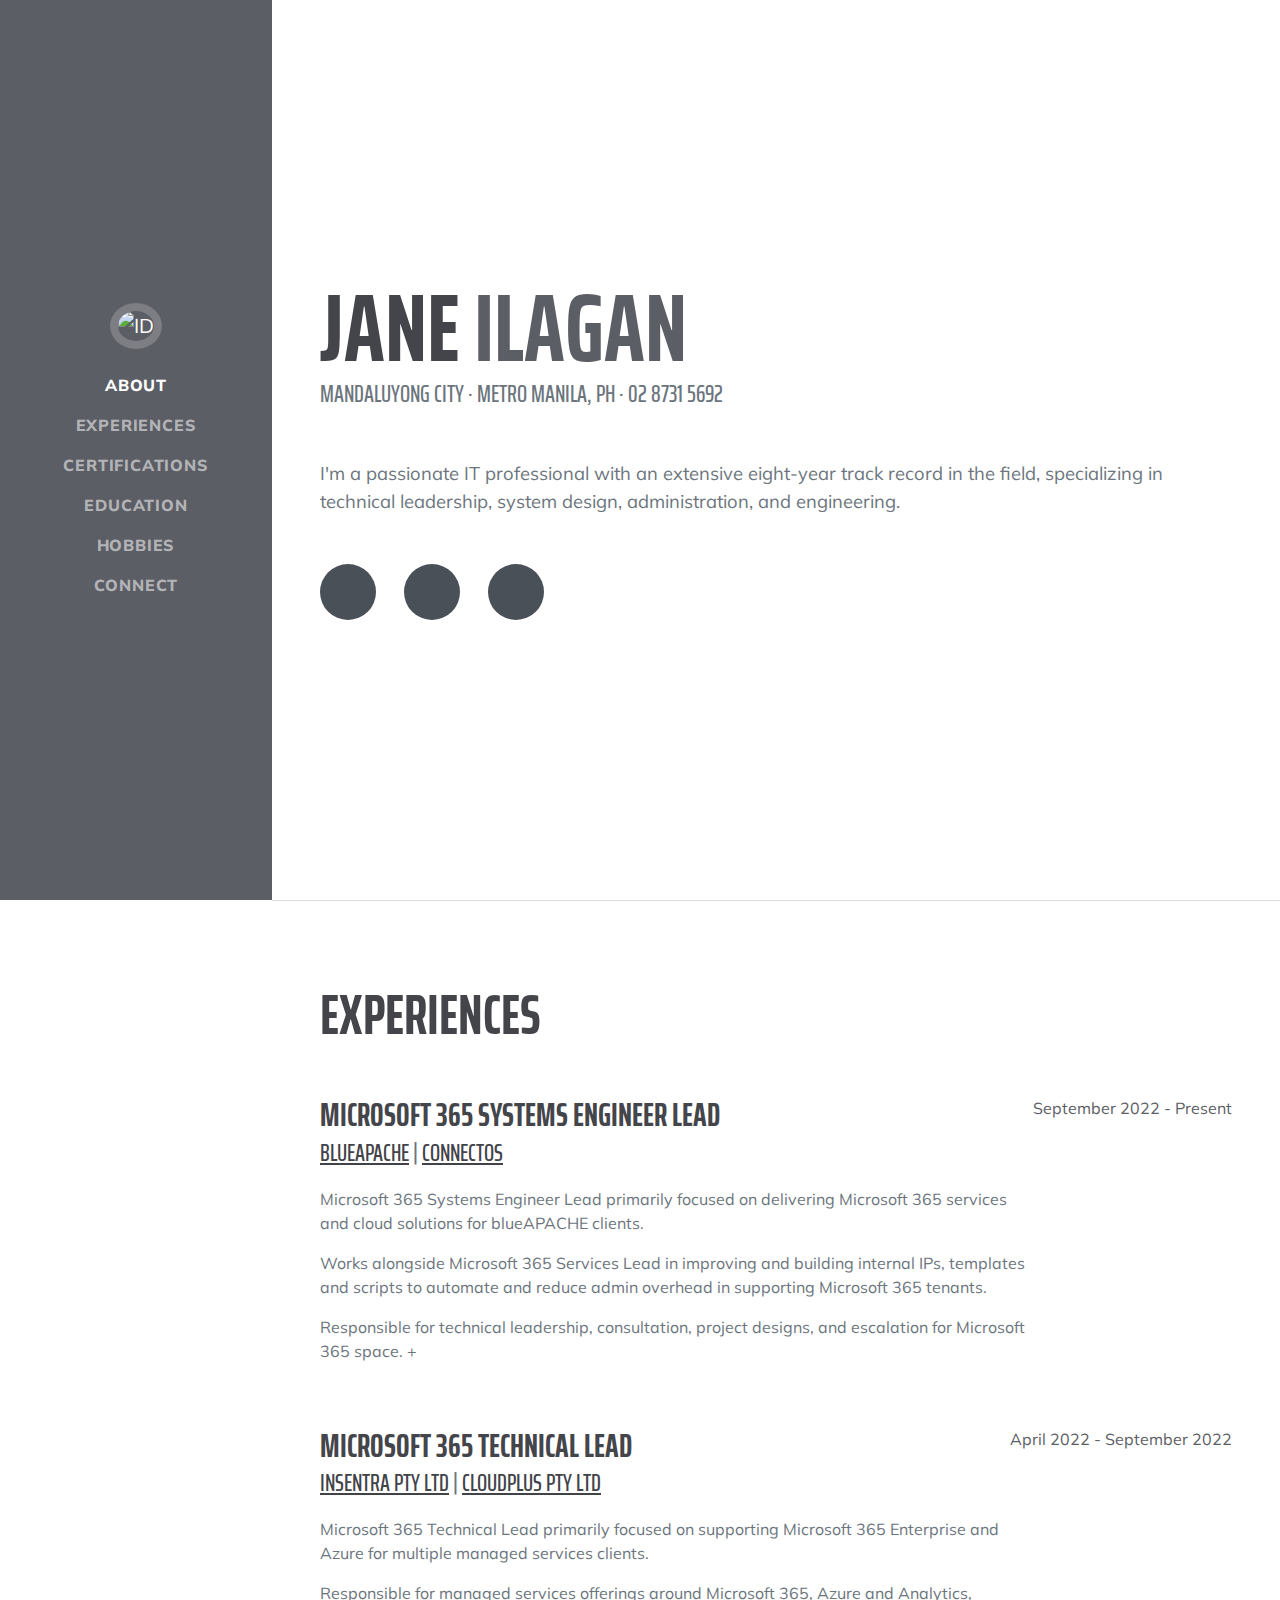
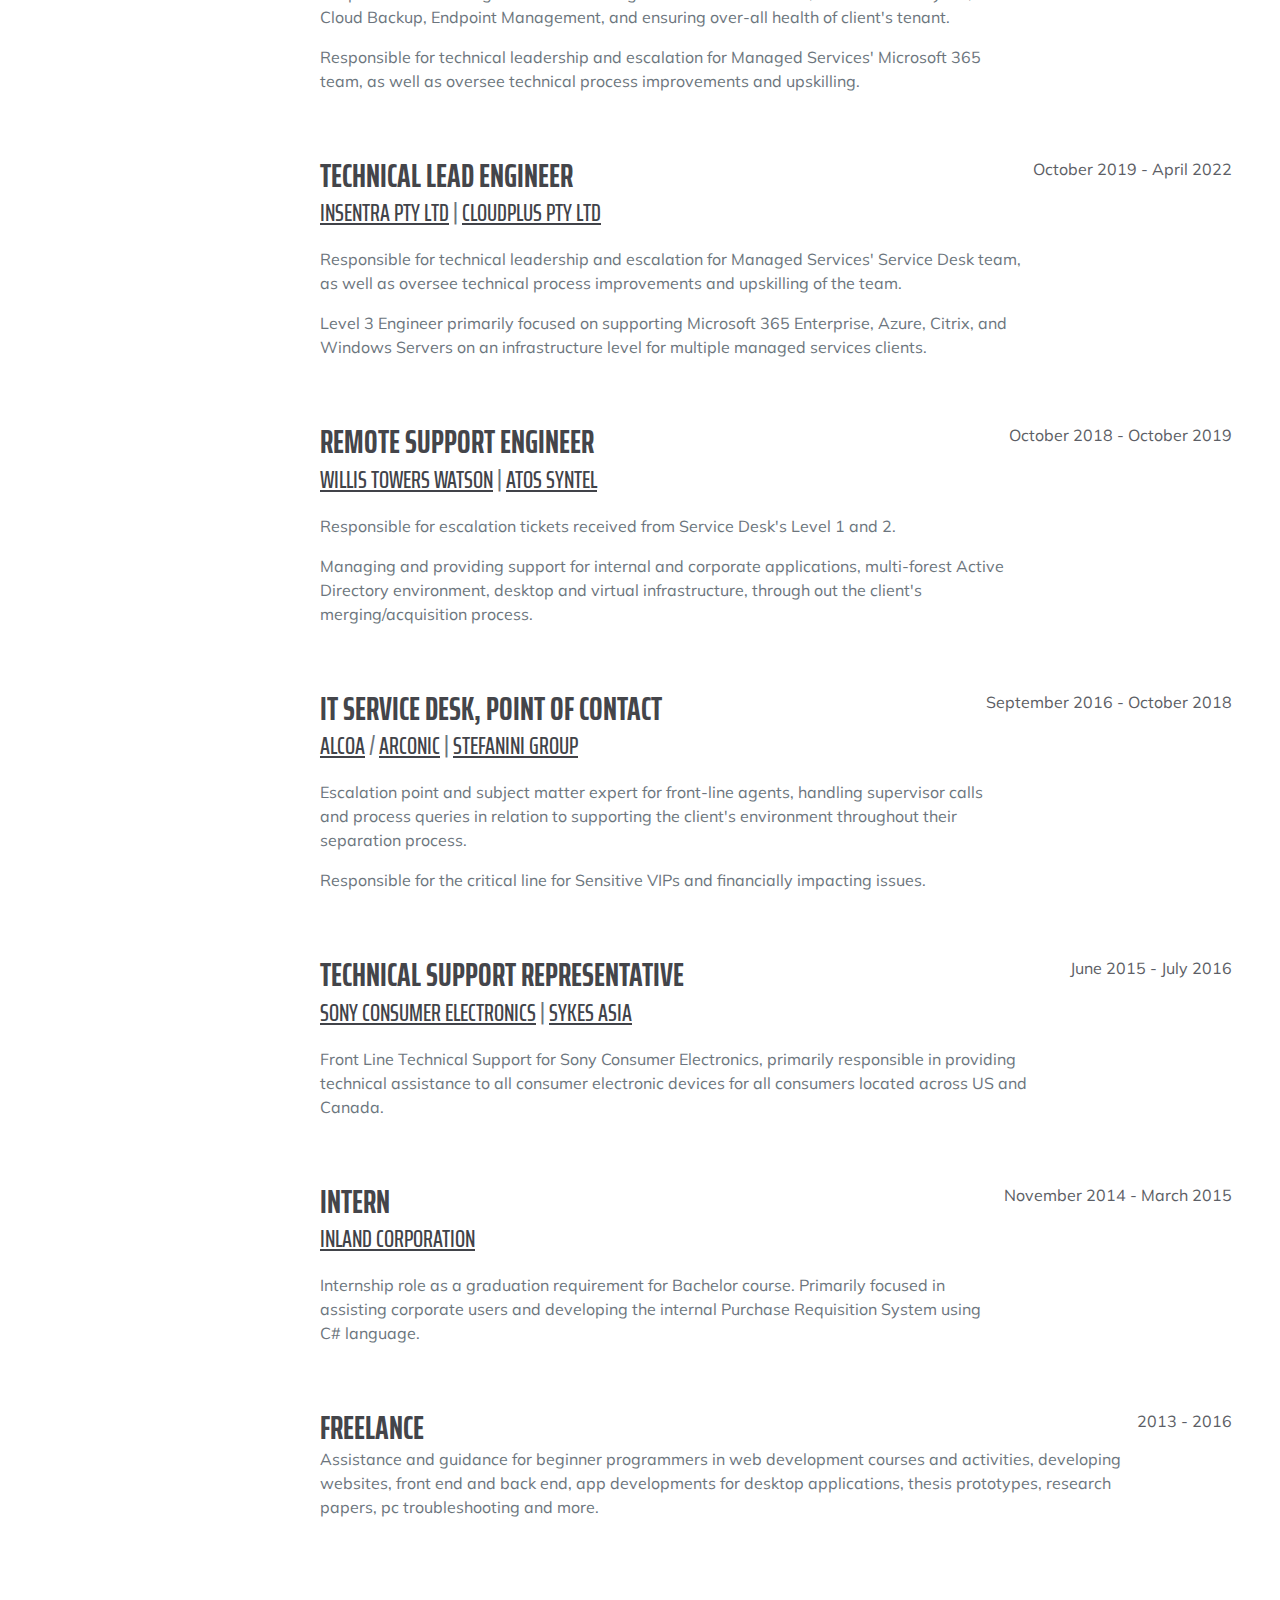
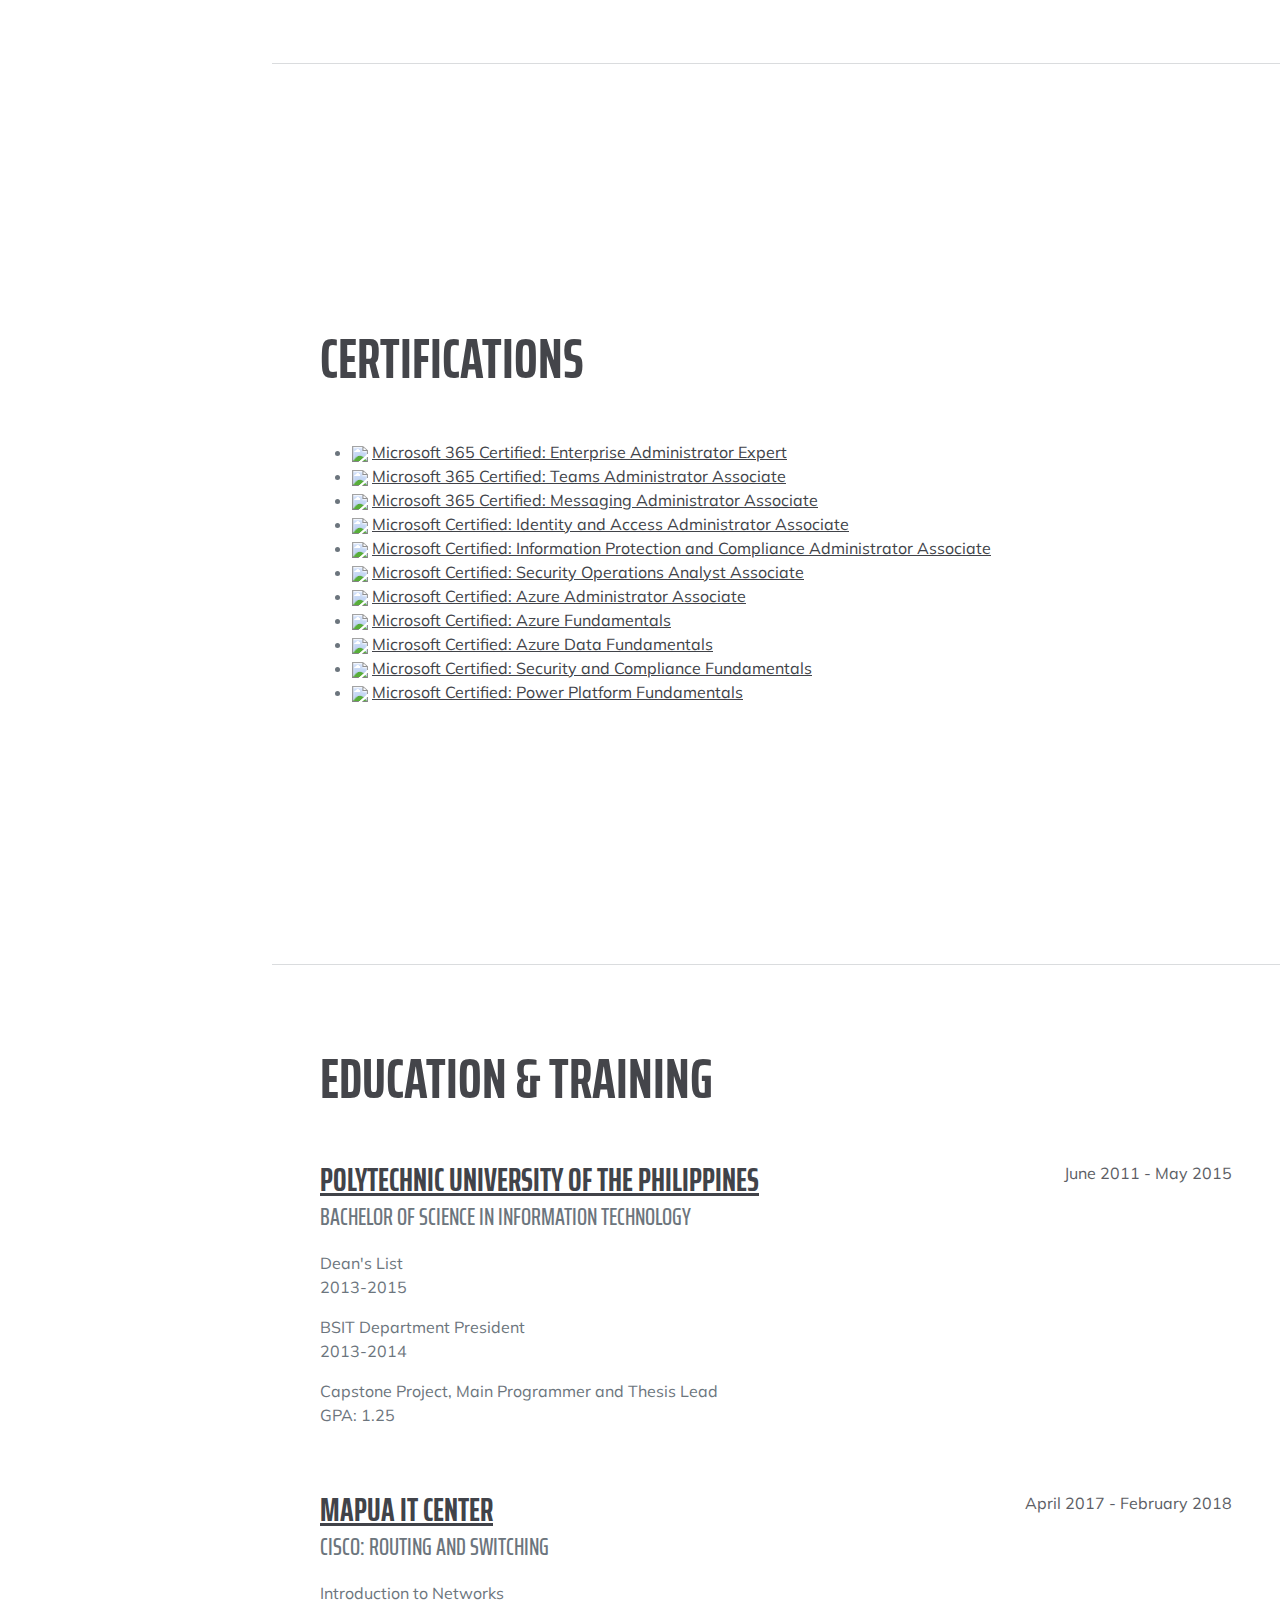
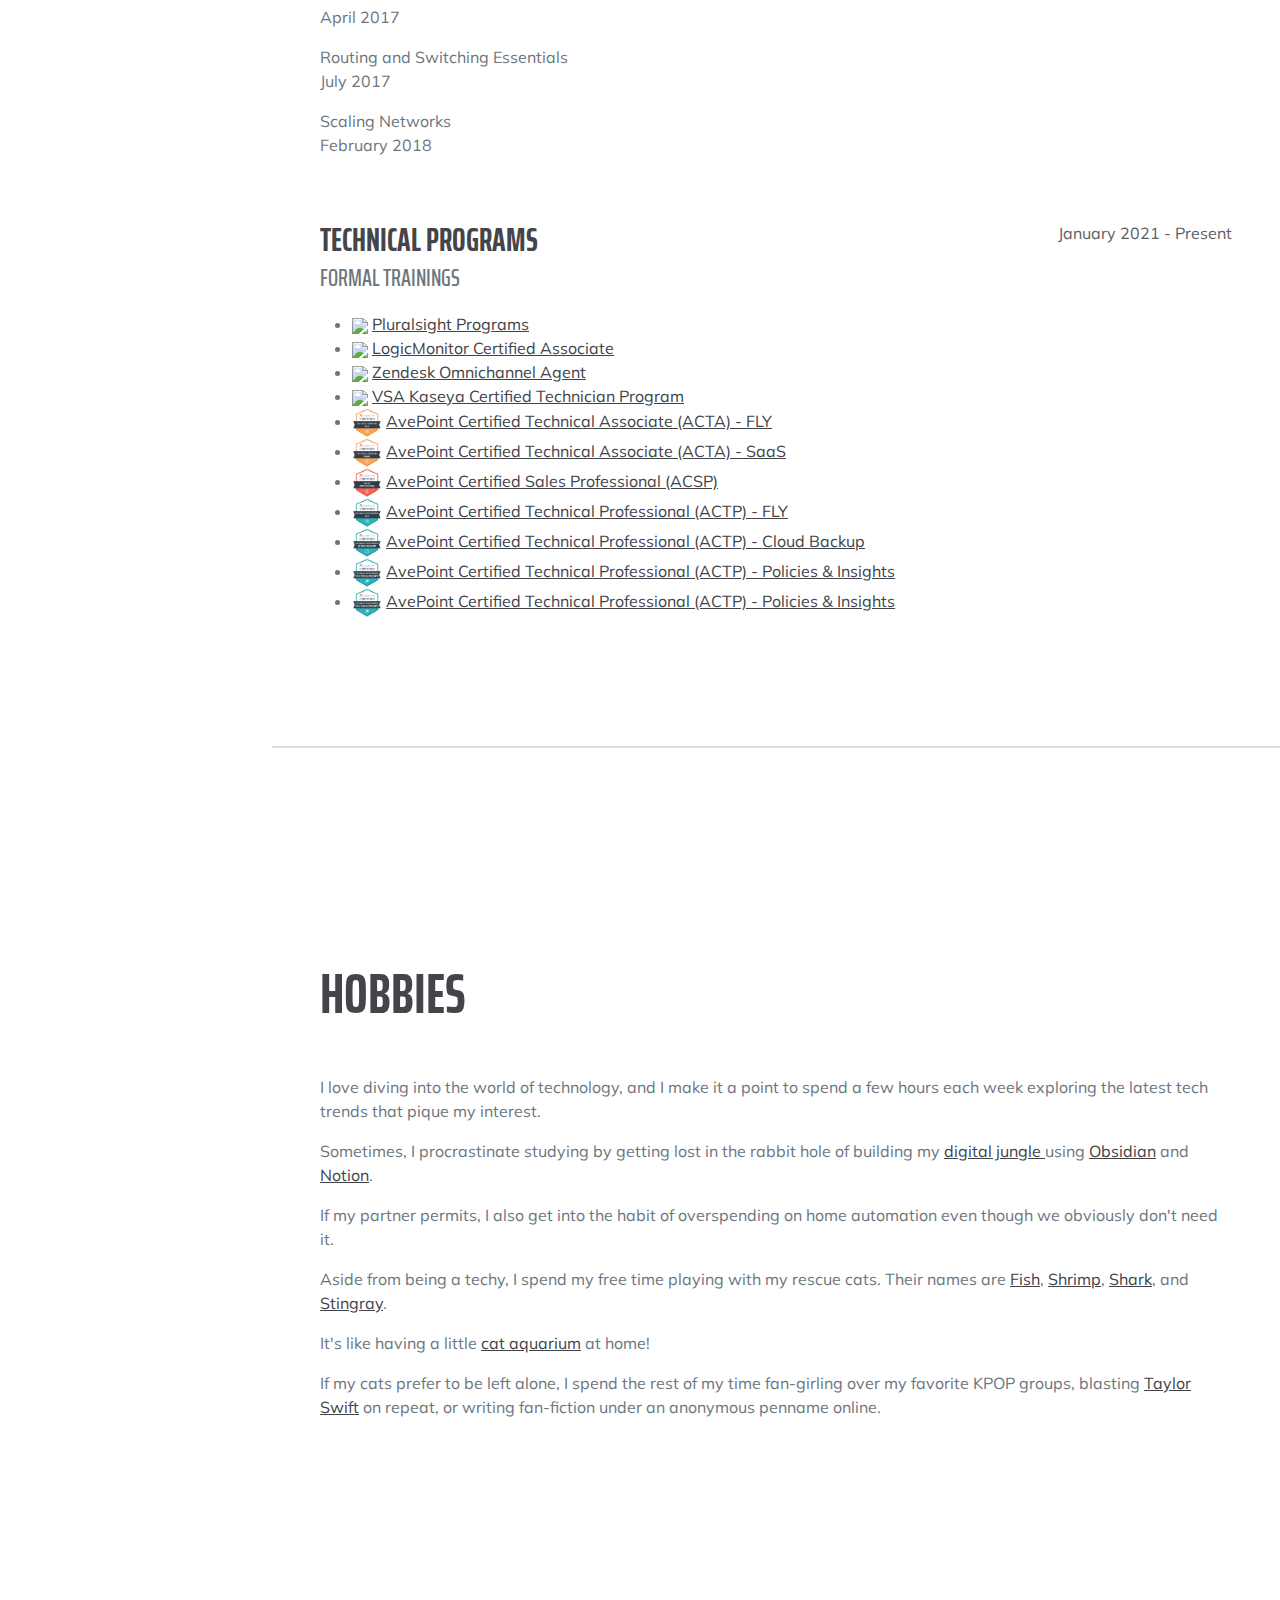
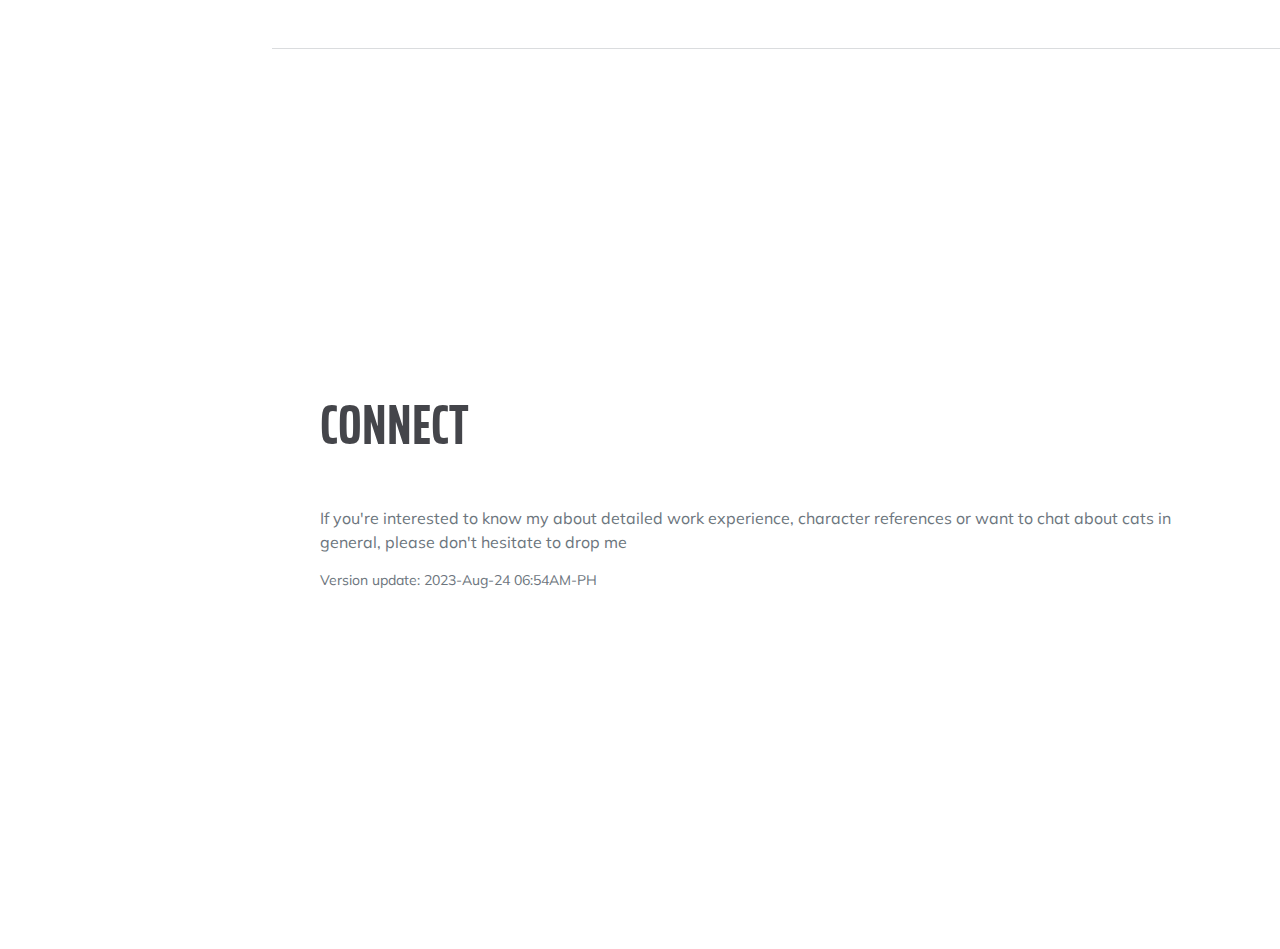
==== index.html @ e77f3457 "test" ====
<!DOCTYPE html>
<html lang="en">
    <head>
        <meta charset="utf-8" />
        <meta name="viewport" content="width=device-width, initial-scale=1, shrink-to-fit=no" />
        <meta name="description" content="" />
        <meta name="author" content="" />
        <title>Curriculum Vitae - Jane Ilagan</title>
        <link rel="icon" type="image/x-icon" href="assets/img/favicon.ico" />
        <!-- Font Awesome icons (free version)-->
        <script src="https://cdnjs.cloudflare.com/ajax/libs/font-awesome/6.0.0/js/all.min.js" crossorigin="anonymous"></script>
        <!-- Google fonts-->
        <link href="https://fonts.googleapis.com/css?family=Saira+Extra+Condensed:500,700" rel="stylesheet" type="text/css" />
        <link href="https://fonts.googleapis.com/css?family=Muli:400,400i,800,800i" rel="stylesheet" type="text/css" />
        <!-- Core theme CSS (includes Bootstrap)-->
        <link href="css/styles.css" rel="stylesheet" />
    </head>
    <body id="page-top">
        <!-- Navigation-->
        <nav class="navbar navbar-expand-lg navbar-dark bg-primary fixed-top" id="sideNav">
            <a class="navbar-brand js-scroll-trigger" href="#page-top">
                <span class="d-block d-lg-none">Jane Ilagan</span>
                <span class="d-none d-lg-block"><img class="img-fluid img-profile rounded-circle mx-auto mb-2" src="assets/img/profile.png" alt="ID" /></span>
            </a>
            <button class="navbar-toggler" type="button" data-bs-toggle="collapse" data-bs-target="#navbarResponsive" aria-controls="navbarResponsive" aria-expanded="false" aria-label="Toggle navigation"><span class="navbar-toggler-icon"></span></button>
            <div class="collapse navbar-collapse" id="navbarResponsive">
                <ul class="navbar-nav">
                    <li class="nav-item"><a class="nav-link js-scroll-trigger" href="#about">About</a></li>
                    <li class="nav-item"><a class="nav-link js-scroll-trigger" href="#experience">Experiences</a></li>
                 <!--    <li class="nav-item"><a class="nav-link js-scroll-trigger" href="#skills">Skills</a></li> -->
                    <li class="nav-item"><a class="nav-link js-scroll-trigger" href="#certifications">Certifications</a></li>
                    <li class="nav-item"><a class="nav-link js-scroll-trigger" href="#education">Education</a></li>
                    <li class="nav-item"><a class="nav-link js-scroll-trigger" href="#hobbies">Hobbies</a></li>
                    <li class="nav-item"><a class="nav-link js-scroll-trigger" href="#connect">Connect</a></li>
              
                </ul>
            </div>
        </nav>
        <!-- Page Content-->
        <div class="container-fluid p-0">
            <!-- About-->
            <section class="resume-section" id="about">
                <div class="resume-section-content">
                    <h1 class="mb-0">
                        Jane
                        <span class="text-primary">Ilagan</span>
                    </h1>
                    <div class="subheading mb-5">
                        Mandaluyong City · Metro Manila, PH · 02 8731 5692
                    </div>
                    <p class="lead mb-5">
                        I'm a passionate IT professional with an extensive eight-year track record in the field, specializing in technical leadership, system design, administration, and engineering.
                    </p>
                    <div class="social-icons">
                        <a class="social-icon" href="https://www.linkedin.com/in/janeilagan/" target="_blank"><i class="fab fa-linkedin-in"></i></a>
                        <a class="social-icon" href="https://github.com/janeilagan" target="_blank"><i class="fab fa-github"></i></a>
                        <a class="social-icon" href="https://digitaljungle.netlify.app/" target="_blank"><i class=" 	fas fa-seedling"></i></a>
                      <!--  <a class="social-icon" href="https://www.credly.com/users/janeilagan" target="_blank"><i class="fa-solid fa-medal"></i></a>
                         <a class="social-icon" href="https://app.pluralsight.com/profile/janeilagan" target="_blank"><i class="fa-brands fa-leanpub"></i></a> -->
         

                    </div>
                </div>
            </section>
            <hr class="m-0" />
             <!-- Experience-->
             <section class="resume-section" id="experience">
                
                <div class="resume-section-content">
                    <h2 class="mb-5">Experiences</h2>

                    <div class="d-flex flex-column flex-md-row justify-content-between mb-5">
                        <div class="flex-grow-1">
                            <h3 class="mb-0">Microsoft 365 Systems Engineer Lead</h3>
                            <div class="subheading mb-3"><a href="https://www.blueapache.com/" target = "_blank">blueAPACHE</a> | <a href="https://connectos.co/" target = "_blank">ConnectOS</a></div>
                            <p>Microsoft 365 Systems Engineer Lead primarily focused on delivering Microsoft 365 services and cloud solutions for blueAPACHE clients.</p>
                            <p>Works alongside Microsoft 365 Services Lead in improving and building internal IPs, templates and scripts to automate and reduce admin overhead in supporting Microsoft 365 tenants. </p>
                            <p>Responsible for technical leadership, consultation, project designs, and escalation for Microsoft 365 space. +</p> 
                        </div>
                        <div class="flex-shrink-0"><span class="text-primary">September 2022 - Present</span></div>
                    </div>

                    <div class="d-flex flex-column flex-md-row justify-content-between mb-5">
                        <div class="flex-grow-1">
                            <h3 class="mb-0">Microsoft 365 Technical Lead</h3>
                            <div class="subheading mb-3"><a href="https://www.insentragroup.com/" target = "_blank">Insentra Pty Ltd</a> | <a href="https://www.cloudplus.com/" target = "_blank">CloudPlus Pty Ltd</a></div>
                            <p>Microsoft 365 Technical Lead primarily focused on supporting Microsoft 365 Enterprise and Azure for multiple managed services clients.</p>
                            <p>Responsible for managed services offerings around Microsoft 365, Azure and Analytics, Cloud Backup, Endpoint Management, and ensuring over-all health of client's tenant.</p>
                            <p>Responsible for technical leadership and escalation for Managed Services' Microsoft 365 team, as well as oversee technical process improvements and upskilling.</p> 
                        </div>
                        <div class="flex-shrink-0"><span class="text-primary">April 2022 - September 2022</span></div>
                    </div>

                    <div class="d-flex flex-column flex-md-row justify-content-between mb-5">
                        <div class="flex-grow-1">
                            <h3 class="mb-0">Technical Lead Engineer</h3>
                            <div class="subheading mb-3"><a href="https://www.insentragroup.com/" target = "_blank">Insentra Pty Ltd</a> | <a href="https://www.cloudplus.com/" target = "_blank">CloudPlus Pty Ltd</a></div>
                            <p>Responsible for technical leadership and escalation for Managed Services' Service Desk team, as well as oversee technical process improvements and upskilling of the team.</p> 
                            <p>Level 3 Engineer primarily focused on supporting Microsoft 365 Enterprise, Azure, Citrix, and Windows Servers on an infrastructure level for multiple managed services clients.</p>
                            
                        </div>
                        <div class="flex-shrink-0"><span class="text-primary">October 2019 - April 2022</span></div>
                    </div>
                    <div class="d-flex flex-column flex-md-row justify-content-between mb-5">
                        <div class="flex-grow-1">
                            <h3 class="mb-0">Remote Support Engineer</h3>
                            <div class="subheading mb-3"><a href="https://www.wtwco.com/" target = "_blank">Willis Towers Watson</a> | <a href="https://atos.net/" target = "_blank">Atos Syntel</a></div>
                            <p>Responsible for escalation tickets received from Service Desk's Level 1 and 2.</p>
                            <p>Managing and providing support for internal and corporate applications, multi-forest Active Directory environment, desktop and virtual infrastructure, through out the client's merging/acquisition process.</p>
                        </div>
                        <div class="flex-shrink-0"><span class="text-primary">October 2018 - October 2019</span></div>
                    </div>
                    <div class="d-flex flex-column flex-md-row justify-content-between mb-5">
                        <div class="flex-grow-1">
                            <h3 class="mb-0">IT Service Desk, Point of Contact</h3>
                            <div class="subheading mb-3"><a href="https://www.alcoa.com/" target = "_blank">Alcoa</a> / <a href="https://www.arconic.com/" target = "_blank">Arconic</a> | <a href="https://stefanini.com/en" target = "_blank">Stefanini Group</a></div>
                            <p>Escalation point and subject matter expert for front-line agents, handling supervisor calls and process queries in relation to supporting the client's environment throughout their separation process.</p>
                            <p>Responsible for the critical line for Sensitive VIPs and financially impacting issues.</p>
                            
                        </div>
                        <div class="flex-shrink-0"><span class="text-primary">September 2016 - October 2018</span></div>
                    </div>
                    <div class="d-flex flex-column flex-md-row justify-content-between mb-5">
                        <div class="flex-grow-1">
                            <h3 class="mb-0">Technical Support Representative</h3>
                            <div class="subheading mb-3"><a href="https://electronics.sony.com/" target = "_blank">Sony Consumer Electronics</a> | <a href="https://www.sykes.com/philippines/" target = "_blank">Sykes Asia</a></div>
                            <p>Front Line Technical Support for Sony Consumer Electronics, primarily responsible in providing technical assistance to all consumer electronic devices for all consumers located across US and Canada.</p>
                            
                        </div>
                        <div class="flex-shrink-0"><span class="text-primary">June 2015 - July 2016</span></div>
                    </div>
                    <div class="d-flex flex-column flex-md-row justify-content-between mb-5">
                        <div class="flex-grow-1">
                            <h3 class="mb-0">Intern</h3>
                            <div class="subheading mb-3"><a href="http://www.inlandph.com/" target = "_blank">Inland Corporation</a></div>
                            <p>Internship role as a graduation requirement for Bachelor course. Primarily focused in assisting corporate users and developing the internal Purchase Requisition System using C# language.</p>
                            
                        </div>
                        <div class="flex-shrink-0"><span class="text-primary">November 2014 - March 2015</span></div>
                    </div>
                    <div class="d-flex flex-column flex-md-row justify-content-between mb-5">
                        <div class="flex-grow-1">
                            <h3 class="mb-0">Freelance</h3>
                            <p>Assistance and guidance for beginner programmers in web development courses and activities, developing websites, front end and back end, app developments for desktop applications, thesis prototypes, research papers, pc troubleshooting and more.</p>
                            
                        </div>
                        <div class="flex-shrink-0"><span class="text-primary">2013 - 2016</span></div>
                    </div>

                </div>
            </section>
            <hr class="m-0" />
            <!-- Skills-->
            <!-- <section class="resume-section" id="skills">
                <div class="resume-section-content">
                    <h2 class="mb-5">Skills</h2>
                    <div class="subheading mb-3">Technical Skills</div>
                    <ul class="list-inline dev-icons">
                        <li class="list-inline-item"><i class="fab fa-microsoft"></i></li>
                        <li class="list-inline-item"><i class="fa thin fa-server"></i></li>
                        <li class="list-inline-item"><i class="fa thin fa-cloud"></i></li>
                        <li class="list-inline-item"><i class="fa thin fa-terminal"></i></li>
                      
                    </ul>
                    
                    <div class="container">
                        <div class="row">
                            <div class="col-md-9">
                                
                                <h3 class="progressbar-title subheading">Microsoft Azure</h3>
                                <div class="progress">
                                    <div class="progress-bar progress-bar-success" role="progressbar" aria-valuenow="45" aria-valuemin="0" aria-valuemax="100" style="width: 55%;"></div>
                                </div>

                                <div><br></div>

                                <h3 class="progressbar-title subheading">Microsoft 365</h3>
                                <div class="progress">
                                    <div class="progress-bar progress-bar-danger" role="progressbar" aria-valuenow="45" aria-valuemin="0" aria-valuemax="100" style="width: 85%;"></div>
                                </div>

                                <div><br></div>

                                <h3 class="progressbar-title subheading">Citrix Virtual Apps and Desktops</h3>
                                <div class="progress">
                                    <div class="progress-bar progress-bar-success" role="progressbar" aria-valuenow="45" aria-valuemin="0" aria-valuemax="100" style="width: 30%;"></div>
                                </div>

                                <div><br></div>

                                <h3 class="progressbar-title subheading">Server Administration and Management</h3>
                                <div class="progress">
                                    <div class="progress-bar progress-bar-success" role="progressbar" aria-valuenow="45" aria-valuemin="0" aria-valuemax="100" style="width: 59%;"></div>
                                </div>

                                <div><br></div>
                                
                                <h3 class="progressbar-title subheading">Virtualization</h3>
                                <div class="progress">
                                    <div class="progress-bar progress-bar-success" role="progressbar" aria-valuenow="45" aria-valuemin="0" aria-valuemax="100" style="width: 55%;"></div>
                                </div>

                                <div><br></div>

                                <h3 class="progressbar-title subheading">Scripting and Automation</h3>
                                <div class="progress">
                                    <div class="progress-bar progress-bar-success" role="progressbar" aria-valuenow="45" aria-valuemin="0" aria-valuemax="100" style="width: 70%;"></div>
                                </div>

                                <div><br></div>

                                <h3 class="progressbar-title subheading">Modern Workplace Technology</h3>
                                <div class="progress">
                                    <div class="progress-bar progress-bar-success" role="progressbar" aria-valuenow="45" aria-valuemin="0" aria-valuemax="100" style="width: 69%;"></div>
                                </div>

                                
                            </div>
                        </div>
                    </div>
                    <div><br></div>


                    <div class="subheading mb-3">Other Skills</div>
                    <ul class="list-inline dev-icons">
                        <li class="list-inline-item"><i class="fas fa-file-signature"></i></li>
                        <li class="list-inline-item"><i class="fas fa-phone"></i></li>
                        <li class="list-inline-item"><i class="far fa-file-alt"></i></li>
                        <li class="list-inline-item"><i class="fas fa-users"></i></li>
                    </ul>

                    <div class="container">
                        <div class="row">
                            <div class="col-md-9">
                                <h3 class="progressbar-title subheading">Technical Leadership</h3>
                                <div class="progress">
                                    <div class="progress-bar progress-bar-success" role="progressbar" aria-valuenow="45" aria-valuemin="0" aria-valuemax="100" style="width: 82%;"></div>
                                </div>

                                <div><br></div>

                                <h3 class="progressbar-title subheading">Reporting and Analytics</h3>
                                <div class="progress">
                                    <div class="progress-bar progress-bar-danger" role="progressbar" aria-valuenow="45" aria-valuemin="0" aria-valuemax="100" style="width: 80%;"></div>
                                </div>

                                <div><br></div>

                                <h3 class="progressbar-title subheading">Knowledge Base Management</h3>
                                <div class="progress">
                                    <div class="progress-bar progress-bar-success" role="progressbar" aria-valuenow="45" aria-valuemin="0" aria-valuemax="100" style="width: 85%;"></div>
                                </div>

                                <div><br></div>

                                <h3 class="progressbar-title subheading">Customer Service Skills</h3>
                                <div class="progress">
                                    <div class="progress-bar progress-bar-success" role="progressbar" aria-valuenow="45" aria-valuemin="0" aria-valuemax="100" style="width: 80%;"></div>
                                </div>

                                <div><br></div>
                                
                                <h3 class="progressbar-title subheading">Technical Documentation</h3>
                                <div class="progress">
                                    <div class="progress-bar progress-bar-success" role="progressbar" aria-valuenow="45" aria-valuemin="0" aria-valuemax="100" style="width: 80%;"></div>
                                </div>

                                <div><br></div>

                                <h3 class="progressbar-title subheading">Upskilling and Mentorship</h3>
                                <div class="progress">
                                    <div class="progress-bar progress-bar-success" role="progressbar" aria-valuenow="45" aria-valuemin="0" aria-valuemax="100" style="width: 80%;"></div>
                                </div>

                                <div><br></div>
                                
                            </div>
                        </div>
                    </div>

                </div>
            </section>
            <hr class="m-0" /> -->
             <!-- Certifications-->
             <section class="resume-section" id="certifications">
                <div class="resume-section-content">
                    <h2 class="mb-5">Certifications</h2>
                    
                    <ul class="fa-ul mb-0">
                        <li>
                           <img src="https://images.credly.com/size/340x340/images/dfa4cb20-16ed-42ca-90a5-6528b62ee651/microsoft365-enterprise-adminstrator-expert-600x600.png" height="60px">
                            <a href="https://learn.microsoft.com/api/credentials/share/en-us/janeilagan/69C3922C5AA744F0?sharingId=C27DB6AA0FD96DF5" target = "_blank">Microsoft 365 Certified: Enterprise Administrator Expert</a>
                        </li>

                    <!-- Next Expert/Architect level items on my list!
                        <li>
                             <img src="https://th.bing.com/th/id/OIP.jT10meTNnPZ3ABf3KEXXfwAAAA?pid=ImgDet&rs=1" height="75px">
                            <a href="#" target = "_blank">Microsoft Certified: Cybersecurity Architect Expert</a>
                        </li>
                        <li>
                             <img src="https://th.bing.com/th/id/OIP.PpcCU1WMQQsv4NGnzvqPPQAAAA?pid=ImgDet&rs=1g" height="75px">
                            <a href="#" target = "_blank">Microsoft Certified: Azure Solutions Architect Expert</a>
                        </li>
                     -->
                     <li>
                        <img src="https://images.credly.com/size/340x340/images/59db067c-f0e9-44a8-bcc7-53a960274bfb/CERT-Associate-Microsoft365-Teams-Administrator.png" height="60px">
                        <a href="https://learn.microsoft.com/api/credentials/share/en-us/janeilagan/2B293A486F9E5920?sharingId=C27DB6AA0FD96DF5" target = "_blank">Microsoft 365 Certified: Teams Administrator Associate</a>
                     </li>
                        <li>
                            <img src="https://images.credly.com/size/340x340/images/59db067c-f0e9-44a8-bcc7-53a960274bfb/CERT-Associate-Microsoft365-Teams-Administrator.png" height="60px">
                            <a href="https://learn.microsoft.com/api/credentials/share/en-us/janeilagan/9AA1C9E993102B09?sharingId=C27DB6AA0FD96DF5" target = "_blank">Microsoft 365 Certified: Messaging Administrator Associate</a>
                        </li>
                        <li>
                            <img src="https://images.credly.com/size/340x340/images/91295436-0704-4b98-8e1a-ef5f937bda21/identity-and-access-administrator-associate-600x600.png" height="60px">
                            <a href="https://learn.microsoft.com/api/credentials/share/en-us/janeilagan/9732D3049C35D73A?sharingId=C27DB6AA0FD96DF5" target = "_blank">Microsoft Certified: Identity and Access Administrator Associate</a>
                        </li>
                        <li>
                            <img src="https://images.credly.com/images/c36c96ec-5e83-4a77-868d-aca5e757cb92/information-protection-administrator-associate-600x600.png" height="60px">
                            <a href="https://learn.microsoft.com/api/credentials/share/en-us/janeilagan/5494B5256F9DEA69?sharingId=C27DB6AA0FD96DF5" target = "_blank">Microsoft Certified: Information Protection and Compliance Administrator Associate</a>
                        </li>
                        <li>
                            <img src="https://images.credly.com/size/340x340/images/7e75516f-5149-4d19-8d09-aa3dab4907cb/security-operations-analyst-associate-600x600.png" height="60px">
                            <a href="https://learn.microsoft.com/api/credentials/share/en-us/janeilagan/1B3A8BC2AEAB1B32?sharingId=C27DB6AA0FD96DF5" target = "_blank">Microsoft Certified: Security Operations Analyst Associate</a>
                        </li>
                        <li>
                            <img src="https://images.credly.com/size/680x680/images/336eebfc-0ac3-4553-9a67-b402f491f185/azure-administrator-associate-600x600.png" height="60px">
                            <a href="https://learn.microsoft.com/api/credentials/share/en-us/janeilagan/AD6E05078A4B858E?sharingId=C27DB6AA0FD96DF5" target = "_blank">Microsoft Certified: Azure Administrator Associate</a>
                        </li>
                    <!-- Next Associate level items on my list!
                        <li>
                             <img src="https://images.credly.com/size/340x340/images/1ad16b6f-2c71-4a2e-ae74-ec69c4766039/azure-security-engineer-associate600x600.png" height="75px">
                            <a href="#" target = "_blank">Microsoft Certified: Azure Security Engineer Associate</a>
                        </li>
                         <li>
                             <img src="https://images.youracclaim.com/images/dbc3530b-af8c-4fa1-8d9c-cdfbd9edf462/microsoft365-modern-desktop-administrator-associate-600x600.png" height="75px">
                            <a href="#" target = "_blank">Microsoft 365 Certified: Modern Desktop Administrator Associate</a>
                        </li>
                         <li>
                             <img src="https://images.credly.com/size/340x340/images/9383e4b7-dbc0-4618-be67-3cd02fba948a/image.png" height="75px">
                            <a href="#" target = "_blank">Microsoft Certified: Windows Server Hybrid Administrator Associate/a>
                        </li>
                    -->
                      
                     
                        <li>
                            <img src="https://images.credly.com/size/340x340/images/be8fcaeb-c769-4858-b567-ffaaa73ce8cf/image.png" height="60px">
                            <a href="https://learn.microsoft.com/api/credentials/share/en-us/janeilagan/6D4101AA12EA2DC2?sharingId=C27DB6AA0FD96DF5" target = "_blank">Microsoft Certified: Azure Fundamentals</a>
                        </li>
                        <li>
                            <img src="https://images.credly.com/size/340x340/images/70eb1e3f-d4de-4377-a062-b20fb29594ea/azure-data-fundamentals-600x600.png" height="60px">
                            <a href="https://learn.microsoft.com/api/credentials/share/en-us/janeilagan/D840410EA87379BF?sharingId=C27DB6AA0FD96DF5" target = "_blank">Microsoft Certified: Azure Data Fundamentals</a>
                        </li>
                        <li>
                            <img src="https://images.credly.com/size/340x340/images/fc1352af-87fa-4947-ba54-398a0e63322e/security-compliance-and-identity-fundamentals-600x600.png" height="60px">
                            <a href="https://learn.microsoft.com/api/credentials/share/en-us/janeilagan/372103E6E78F776?sharingId=C27DB6AA0FD96DF5" target = "_blank">Microsoft Certified: Security and Compliance Fundamentals</a>
                        </li>
                        <li>
                            <img src="https://images.credly.com/size/340x340/images/2a6251f2-737b-4bf6-9190-d77570cc76fc/CERT-Fundamentals-Power-Platform.png" height="60px">
                            <a href="https://learn.microsoft.com/api/credentials/share/en-us/janeilagan/FDA5083FD156055?sharingId=C27DB6AA0FD96DF5" target = "_blank">Microsoft Certified: Power Platform Fundamentals</a>
                        </li>
                        

                    </ul>  
                        
                    
                </div>
            </section>
            <hr class="m-0" />
           
            <!-- Education-->
            <section class="resume-section" id="education">
                <div class="resume-section-content">
                    <h2 class="mb-5">Education & Training</h2>
                    <div class="d-flex flex-column flex-md-row justify-content-between mb-5">
                        <div class="flex-grow-1">
                            <h3 class="mb-0"><a href="https://www.pup.edu.ph/" target = "_blank">Polytechnic University of the Philippines</a></h3>
                            <div class="subheading mb-3">Bachelor of Science in Information Technology</div>
                            <div>Dean's List</div>
                            <p>2013-2015</p>
                           
                            <div>BSIT Department President</div>
                            <p>2013-2014</p>
                            
                            <div>Capstone Project, Main Programmer and Thesis Lead</div>
                            <p>GPA: 1.25</p>
                            
                        </div>
                        <div class="flex-shrink-0"><span class="text-primary">June 2011 - May 2015</span></div>
                    </div>
                    <div class="d-flex flex-column flex-md-row justify-content-between mb-5">
                        <div class="flex-grow-1">
                            <h3 class="mb-0"><a href="https://ccesc.mapua.edu.ph/" target = "_blank">Mapua IT Center</a></h3>
                            <div class="subheading mb-3">Cisco: Routing and Switching</div>
                            <div>Introduction to Networks</div>
                            <p>April 2017</p>
                            <div>Routing and Switching Essentials</div>
                            <p>July 2017</p>
                            <div>Scaling Networks</div>
                            <p>February 2018</p>
                        </div>
                        <div class="flex-shrink-0"><span class="text-primary">April 2017 - February 2018</span></div>
                    </div>



                  <!--   <div class="d-flex flex-column flex-md-row justify-content-between mb-5">
                        <div class="flex-grow-1">
                            <h3 class="mb-0"><a href="https://www.nttdata.com/global/en/" target = "_blank">NTT Data</a></h3>
                            <div class="subheading mb-3">MS-100T00-A: Microsoft 365 Identity and Services</div>
                        </div>
                        <div class="flex-shrink-0"><span class="text-primary">May 2020</span></div>
                    </div>
                </div> -->

                <div class="d-flex flex-column flex-md-row justify-content-between mb-5">
                    <div class="flex-grow-1">
                        <h3 class="mb-0">Technical Programs</h3>
                        <div class="subheading mb-3">Formal Trainings</div>
                        <ul class="fa-ul mb-0">
                            <li>
                                <img src="https://user-images.githubusercontent.com/4683221/34775011-89bb46c2-f609-11e7-8bd1-d7a70d2277fd.jpg" height="30px">
                               <a href="https://app.pluralsight.com/profile/janeilagan" target = "_blank">Pluralsight Programs</a>
                           </li>
                            <li>
                                 <img src="https://cc.sj-cdn.net/instructor/28cldc9rlzgce-logicmonitor-training/catalog_page/3buml26828pou/tile-image.1670340997.png" height="25px">
                                <a href="https://verify.skilljar.com/c/9k3fsyeaophm" target = "_blank">LogicMonitor Certified Associate</a>
                            </li>
                            <li>
                                 <img src="https://images.credly.com/size/340x340/images/46d75e0c-b1ff-46f8-9373-27401efae195/Learning_Path_Omnichannel_Agent_2x__1_.png" height="30px">
                                <a href="https://www.credly.com/badges/178d23ce-1fab-4cfa-8b03-71978ffaab1c" target = "_blank">Zendesk Omnichannel Agent</a>
                            </li>
                            <li>
                                 <img src="https://www.bryley.com/wp-content/uploads/kaseyavsa_450-450x400.png" height="30px">
                                <a href="https://ti-user-certificates.s3.amazonaws.com/d5f92685-0f7d-4dfe-b23e-cd569f129bac/ebe7b91f-058a-4542-8a5c-37626baf2b7e-jane-ilagan-b3f68fcd-7d9f-431f-96c0-c03fd6677470-certificate.pdf" target = "_blank">VSA Kaseya Certified Technician Program</a>
                            </li>
                            <li>
                                 <img src="assets/AvePoint/APCertified_TA-FLY.png" height="30px">
                                <a href="assets/AvePoint/AvePoint Certified Technical Associate (ACTA) - FLY.png" target = "_blank">AvePoint Certified Technical Associate (ACTA) - FLY</a>
                            </li>
                            <li>
                                 <img src="assets/AvePoint/APCertified_TA-SaaS.png" height="30px">
                                <a href="assets/AvePoint/AvePoint Certified Technical Associate (ACTA) - SaaS.png" target = "_blank">AvePoint Certified Technical Associate (ACTA) - SaaS</a>
                            </li>
                            <li>
                                 <img src="assets/AvePoint/APCertified_SalesProfessional.png" height="30px">
                                <a href="assets/AvePoint/AvePoint Certified Sales Professional (ACSP).png" target = "_blank">AvePoint Certified Sales Professional (ACSP)</a>
                            </li>
                            <li>
                                <img src="assets/AvePoint/APCertified_TP-FLY.png" height="30px">
                               <a href="assets/AvePoint/AvePoint Certified Technical Professional (ACTP) - Cloud Backup.png" target = "_blank">AvePoint Certified Technical Professional (ACTP) - FLY</a>
                           </li>
                            <li>
                                 <img src="assets/AvePoint/APCertified_TP-Backup.png" height="30px">
                                <a href="assets/AvePoint/AvePoint Certified Technical Professional (ACTP) - Cloud Backup.png" target = "_blank">AvePoint Certified Technical Professional (ACTP) - Cloud Backup</a>
                            </li>
                            
                            <li>
                                 <img src="assets/AvePoint/APCertified_TP-PI.png" height="30px">
                                <a href="assets/AvePoint/AvePoint Certified Technical Professional (ACTP) - Policies & Insights.png" target = "_blank">AvePoint Certified Technical Professional (ACTP) - Policies & Insights</a>
                            </li>
                            <li>
                                <img src="assets/AvePoint/APCertified_TP-PI.png" height="30px">
                               <a href="assets/AvePoint/AvePoint Certified Technical Professional (ACTP) - Policies & Insights.png" target = "_blank">AvePoint Certified Technical Professional (ACTP) - Policies & Insights</a>
                           </li>
                        </ul>
                        
                    </div>
                    <div class="flex-shrink-0"><span class="text-primary">January 2021 - Present</span></div>
                </div>
             
            </section>
            <hr class="m-0" />

           
        </div>
        <hr class="m-0" />
         <!-- hobbies-->


         <section class="resume-section" id="hobbies">
            <div class="resume-section-content">
                <h2 class="mb-5">Hobbies</h2>
                <p>I love diving into the world of technology, and I make it a point to spend a few hours each week exploring the latest tech trends that pique my interest.</p>
                <p>Sometimes, I procrastinate studying by getting lost in the rabbit hole of building my <a href="https://digitaljungle.netlify.app/" target="_blank">digital jungle </a> using <a href="https://obsidian.md/" target="_blank">Obsidian</a> and <a href="https://www.notion.so/" target="_blank">Notion</a>.</p>
                <p>If my partner permits, I also get into the habit of overspending on home automation even though we obviously don't need it.</p>
                <p>Aside from being a techy, I spend my free time playing with my rescue cats. Their names are <a href="assets/img/fish.jpeg" onpointerenter="showImage(this)" onpointerleave="hideImage(this)">Fish<img class="img-preview" src="assets/img/fish.jpg"></a>, <a href="assets/img/shrimp.jpg" onpointerenter="showImage(this)" onpointerleave="hideImage(this)">Shrimp<img class="img-preview" src="assets/img/shrimp.jpg"></a>, <a href="assets/img/shark.jpg" onpointerenter="showImage(this)" onpointerleave="hideImage(this)">Shark<img class="img-preview" src="assets/img/shark.jpg"></a>, and <a href="assets/img/stingray.jpg" onpointerenter="showImage(this)" onpointerleave="hideImage(this)">Stingray<img class="img-preview" src="assets/img/stingray.jpg"></a>.</p>
                <p>It's like having a little <a href="assets/img/aquarium.jpg" onpointerenter="showImage(this)" onpointerleave="hideImage(this)">cat aquarium<img class="img-preview" src="assets/img/aquarium.jpg"></a> at home!</p>
                <p>If my cats prefer to be left alone, I spend the rest of my time fan-girling over my favorite KPOP groups, blasting <a href="https://music.youtube.com/playlist?list=PLOKyILoxmHAQrmJj2MgfsdV0GvfRaH1jx">Taylor Swift</a> on repeat, or writing fan-fiction under an anonymous penname online.</p>
                <p> </p>
                <p class="mb-0"></p>
            </div>
        </section>
        <hr class="m-0" />

      <!-- Interested-->
      <section class="resume-section" id="connect">
        <div class="resume-section-content">
            <h2 class="mb-5">Connect</h2>
            <p>If you're interested to know my about detailed work experience, character references or want to chat about cats in general, please don't hesitate to drop me <a class="social-icon" href="mailto:jane.ilagan@outlook.ph"><i class="far fa-paper-plane"></i></a>
            <p class="mb-0"></p>
           <small><p>Version update: 2023-Aug-24 06:54AM-PH </p></small>
        </div>
    </section>

        <!-- Bootstrap core JS-->
        <script src="https://cdn.jsdelivr.net/npm/bootstrap@5.1.3/dist/js/bootstrap.bundle.min.js"></script>
        <!-- Core theme JS-->
        <script src="js/scripts.js"></script>
    </body>
</html>
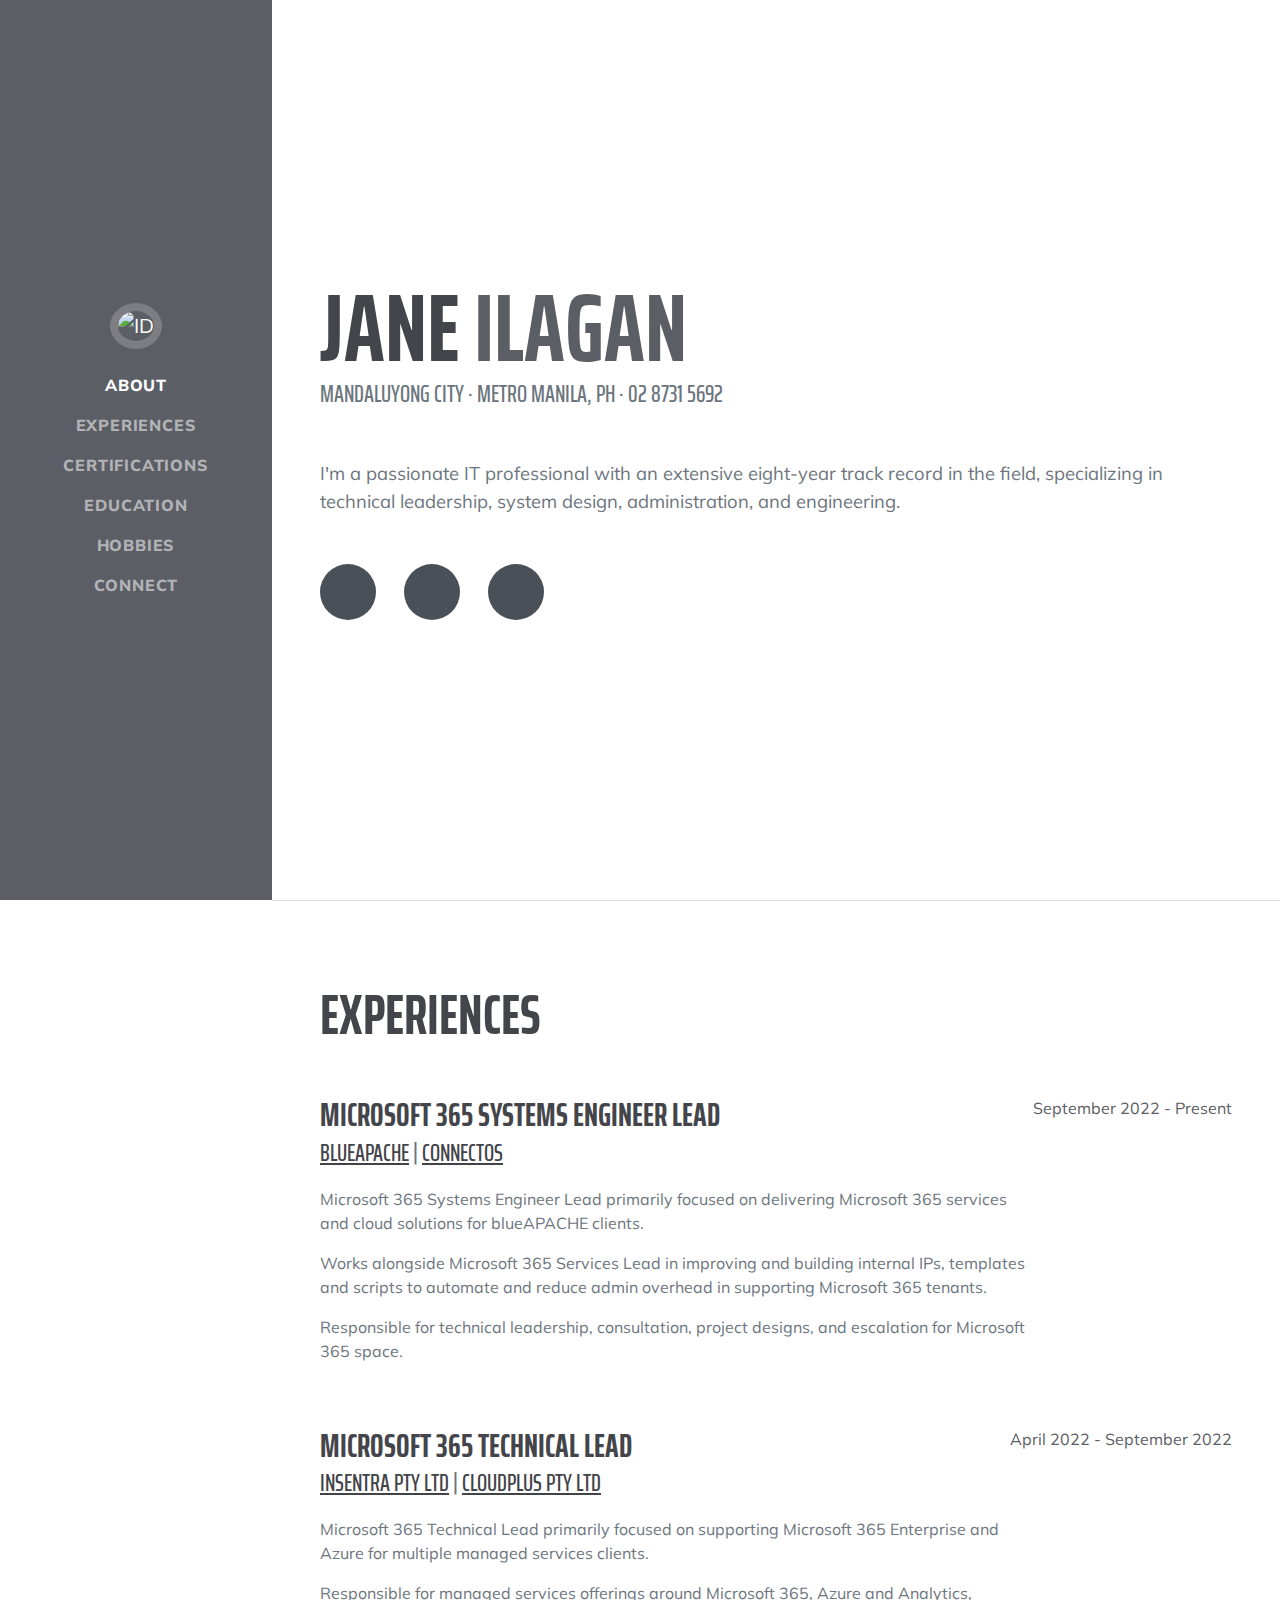
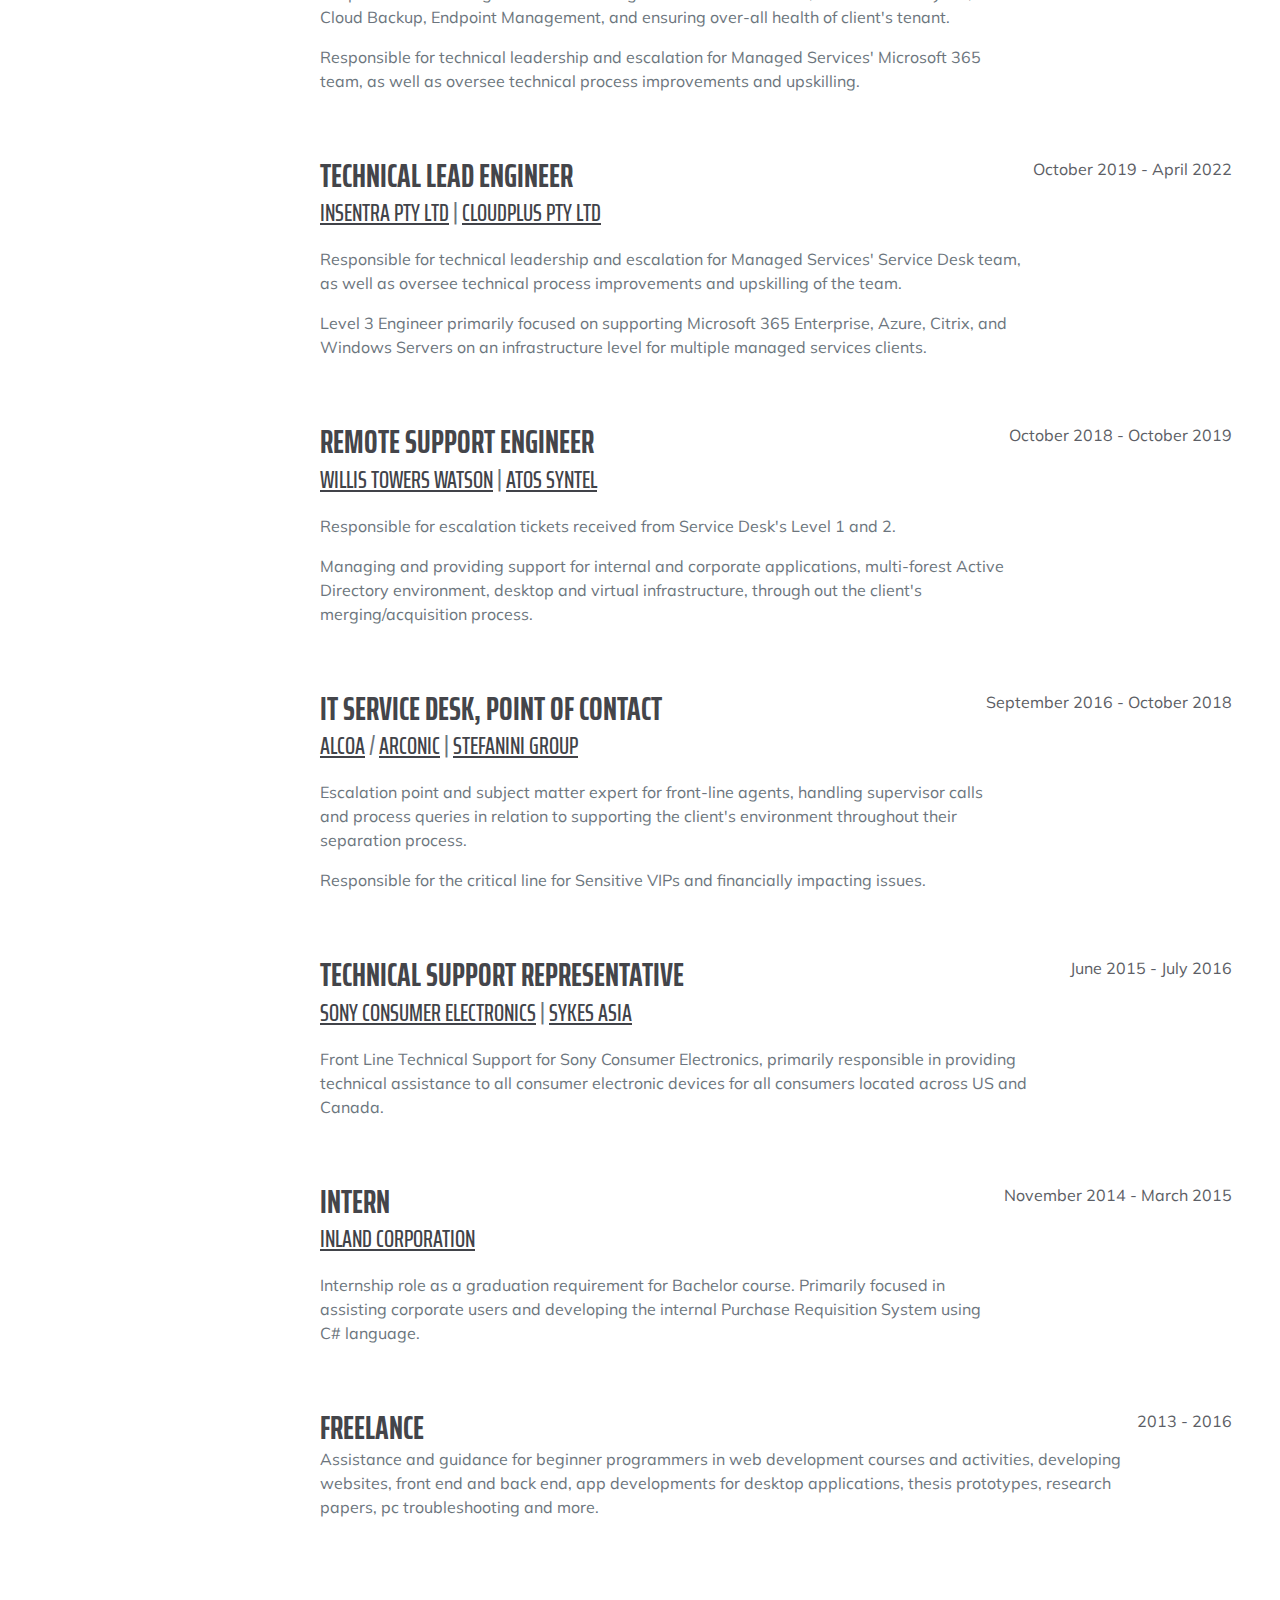
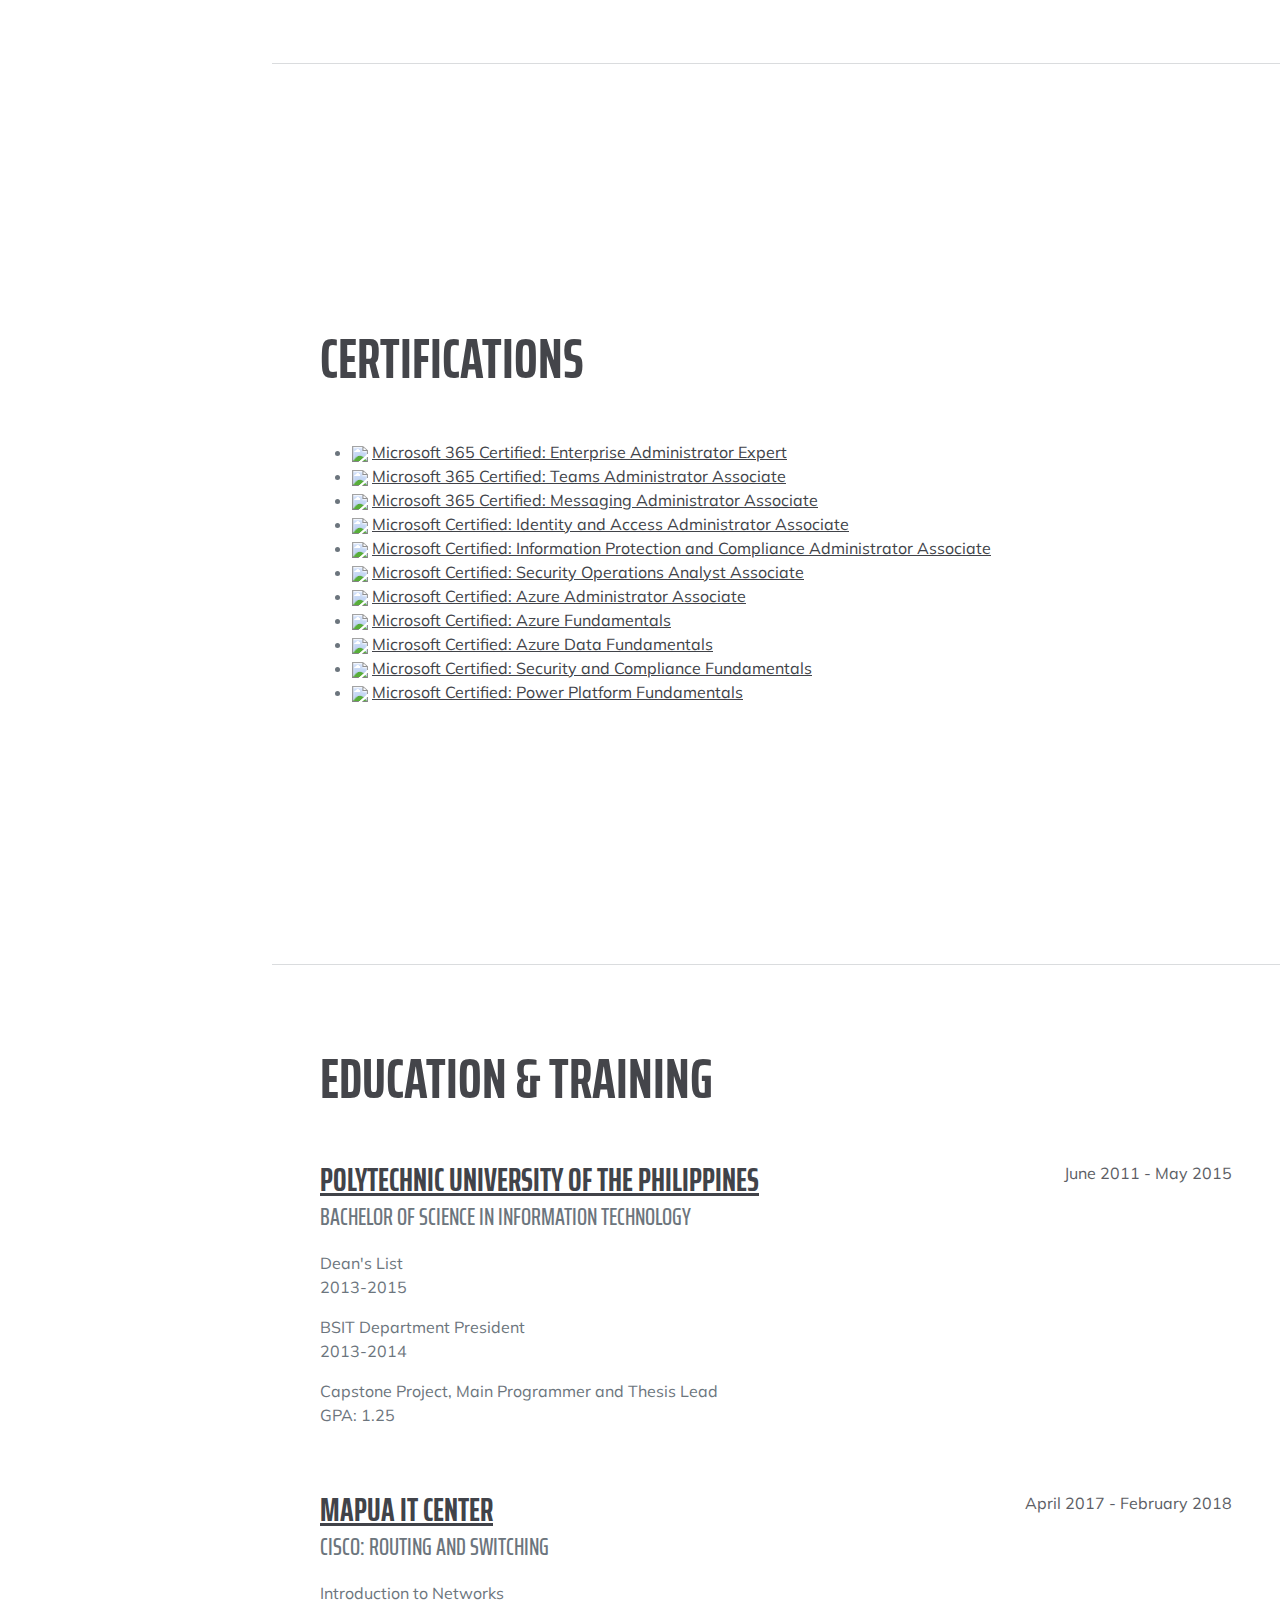
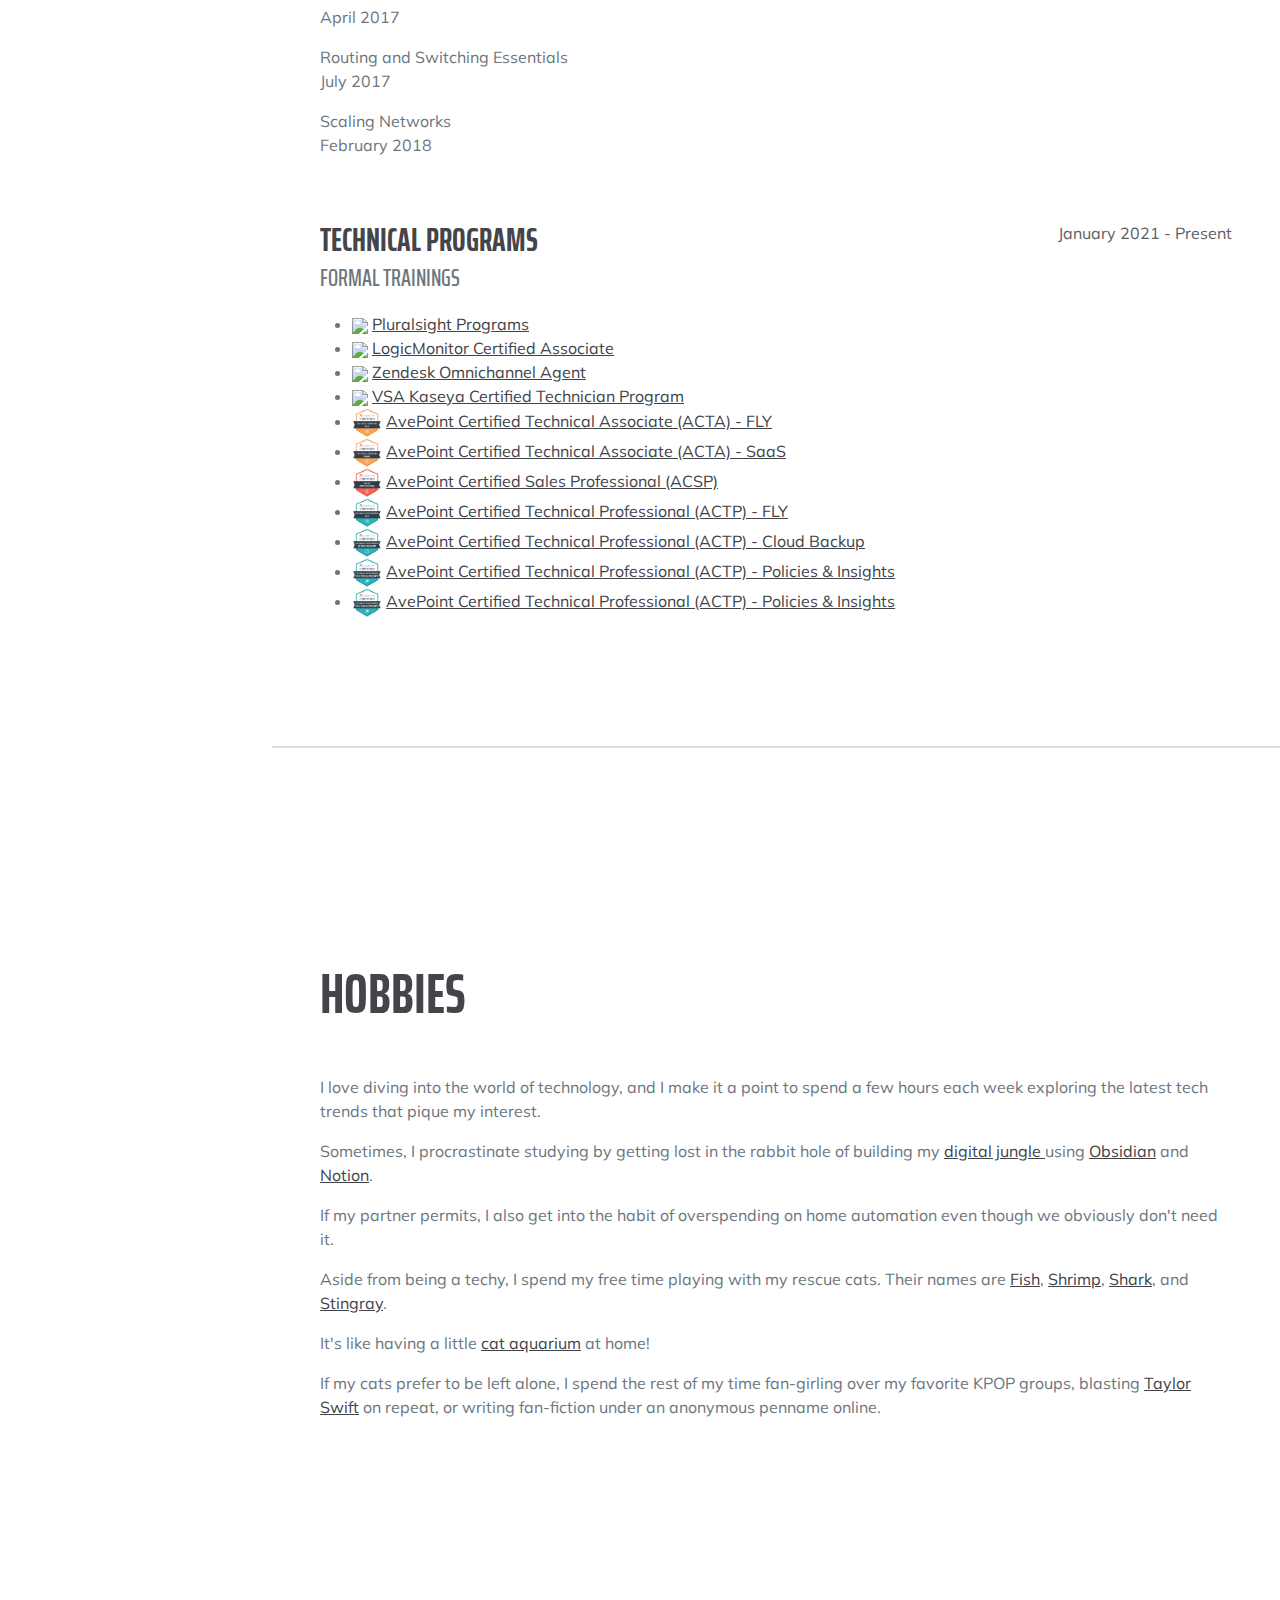
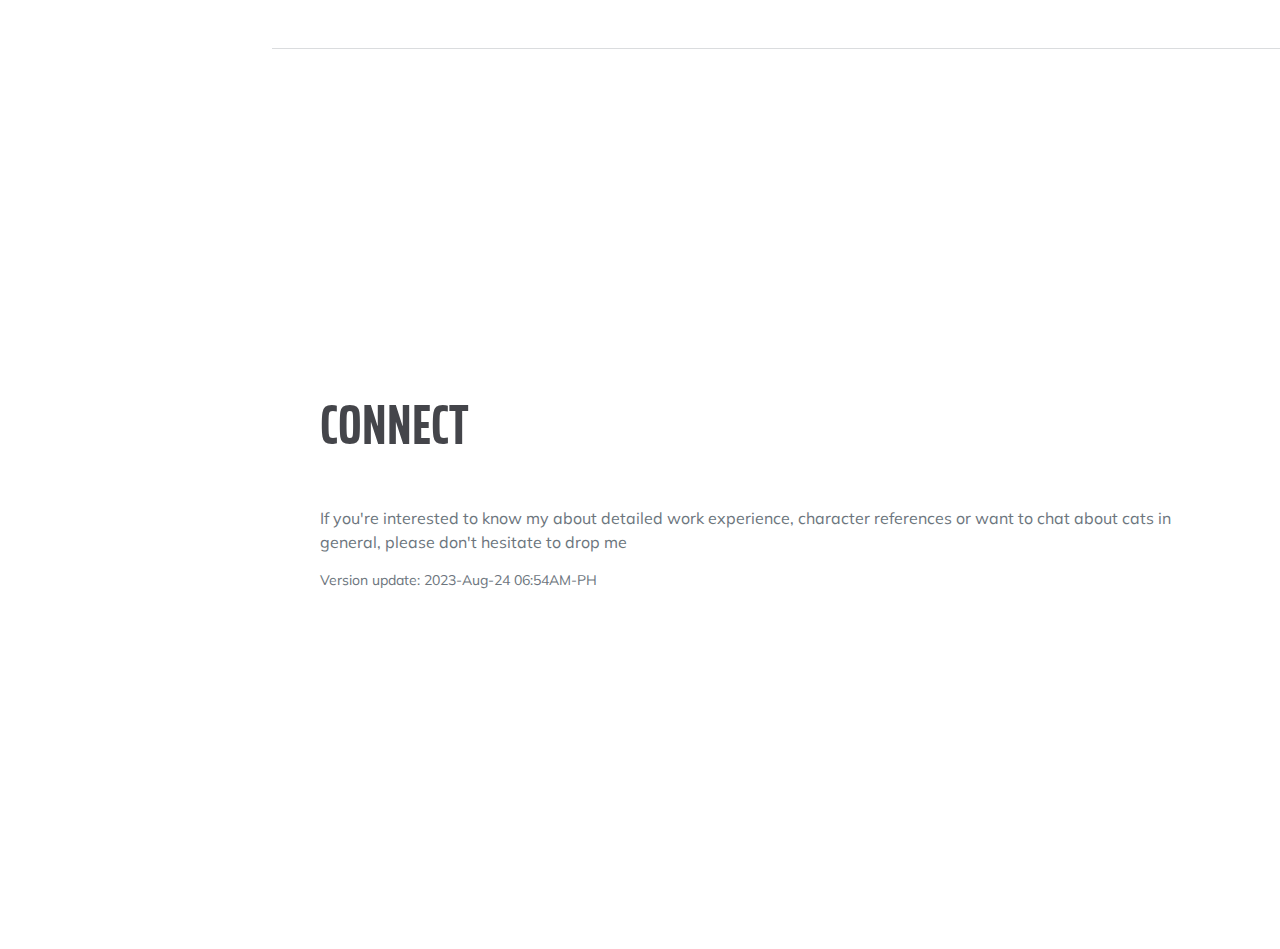
==== commit ce89bd5b: "removed +" ====
--- a/index.html
+++ b/index.html
@@ -75,7 +75,7 @@
                             <div class="subheading mb-3"><a href="https://www.blueapache.com/" target = "_blank">blueAPACHE</a> | <a href="https://connectos.co/" target = "_blank">ConnectOS</a></div>
                             <p>Microsoft 365 Systems Engineer Lead primarily focused on delivering Microsoft 365 services and cloud solutions for blueAPACHE clients.</p>
                             <p>Works alongside Microsoft 365 Services Lead in improving and building internal IPs, templates and scripts to automate and reduce admin overhead in supporting Microsoft 365 tenants. </p>
-                            <p>Responsible for technical leadership, consultation, project designs, and escalation for Microsoft 365 space. +</p> 
+                            <p>Responsible for technical leadership, consultation, project designs, and escalation for Microsoft 365 space. </p> 
                         </div>
                         <div class="flex-shrink-0"><span class="text-primary">September 2022 - Present</span></div>
                     </div>
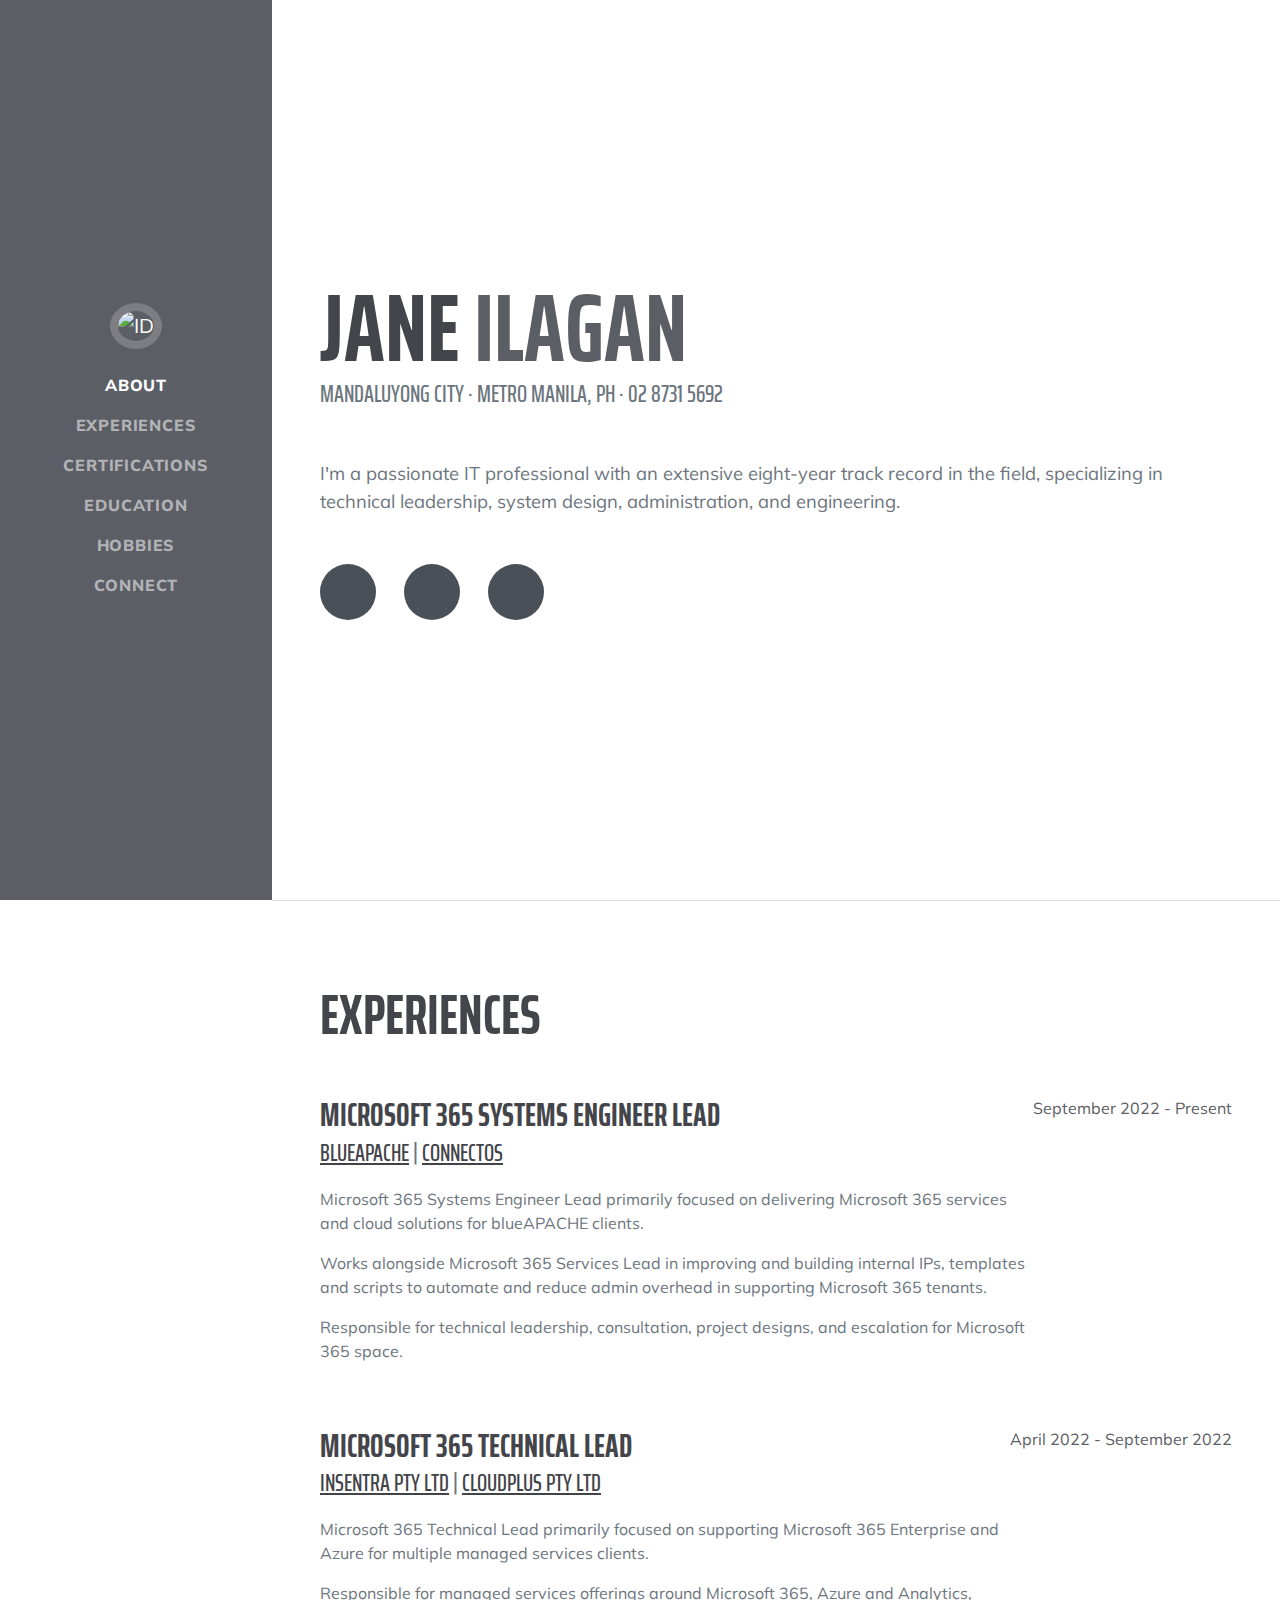
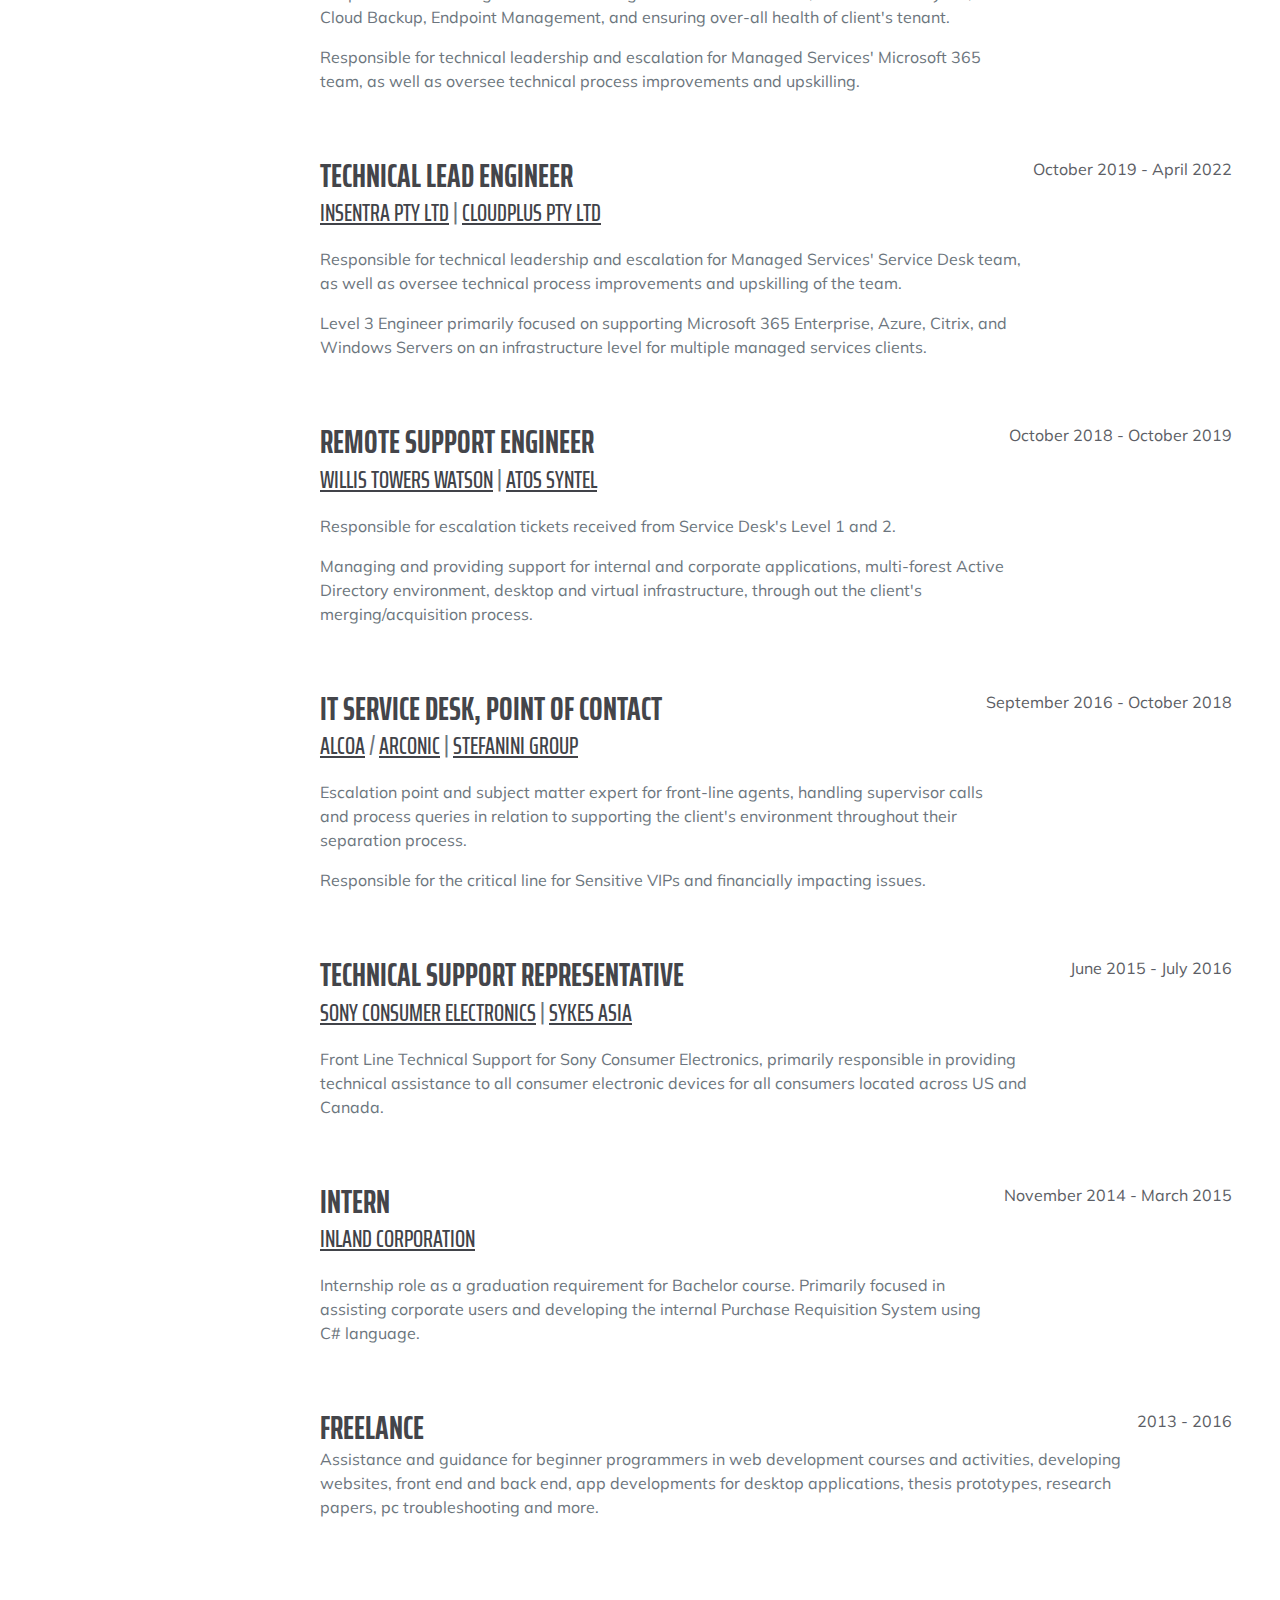
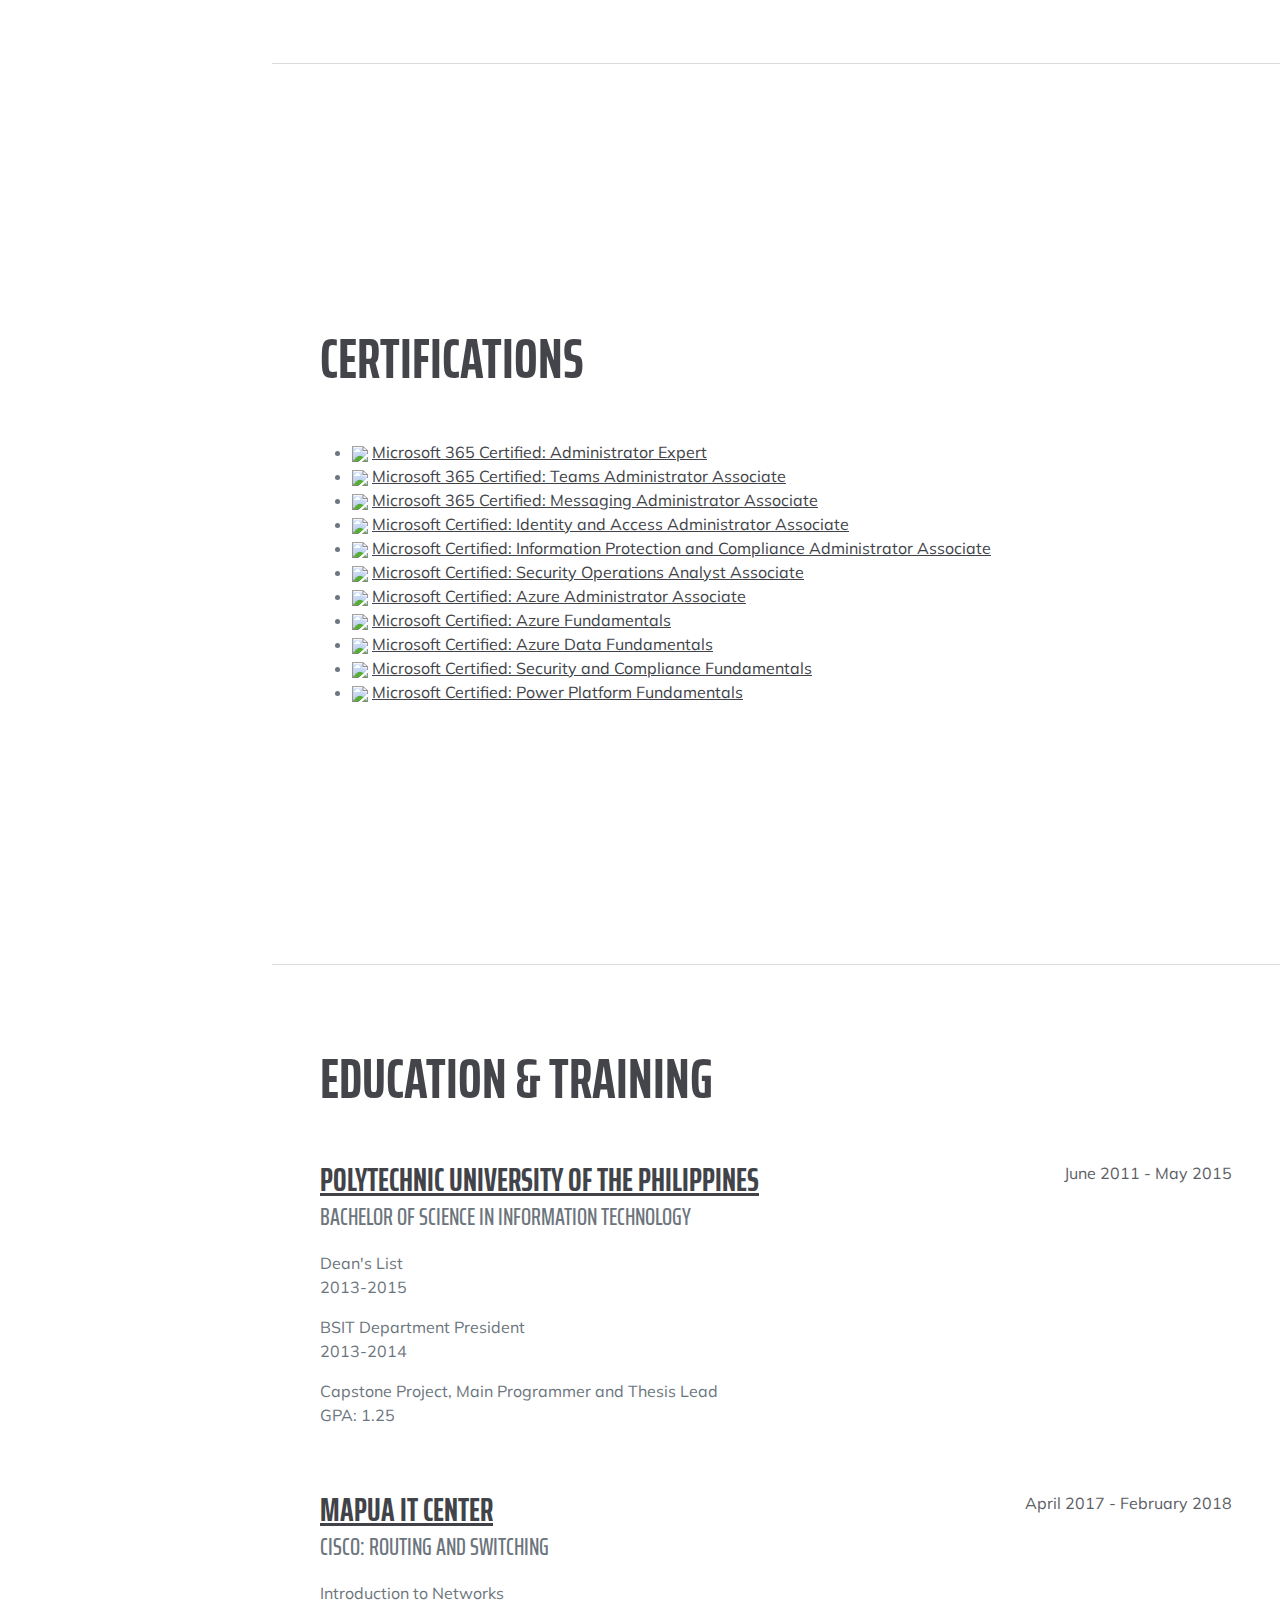
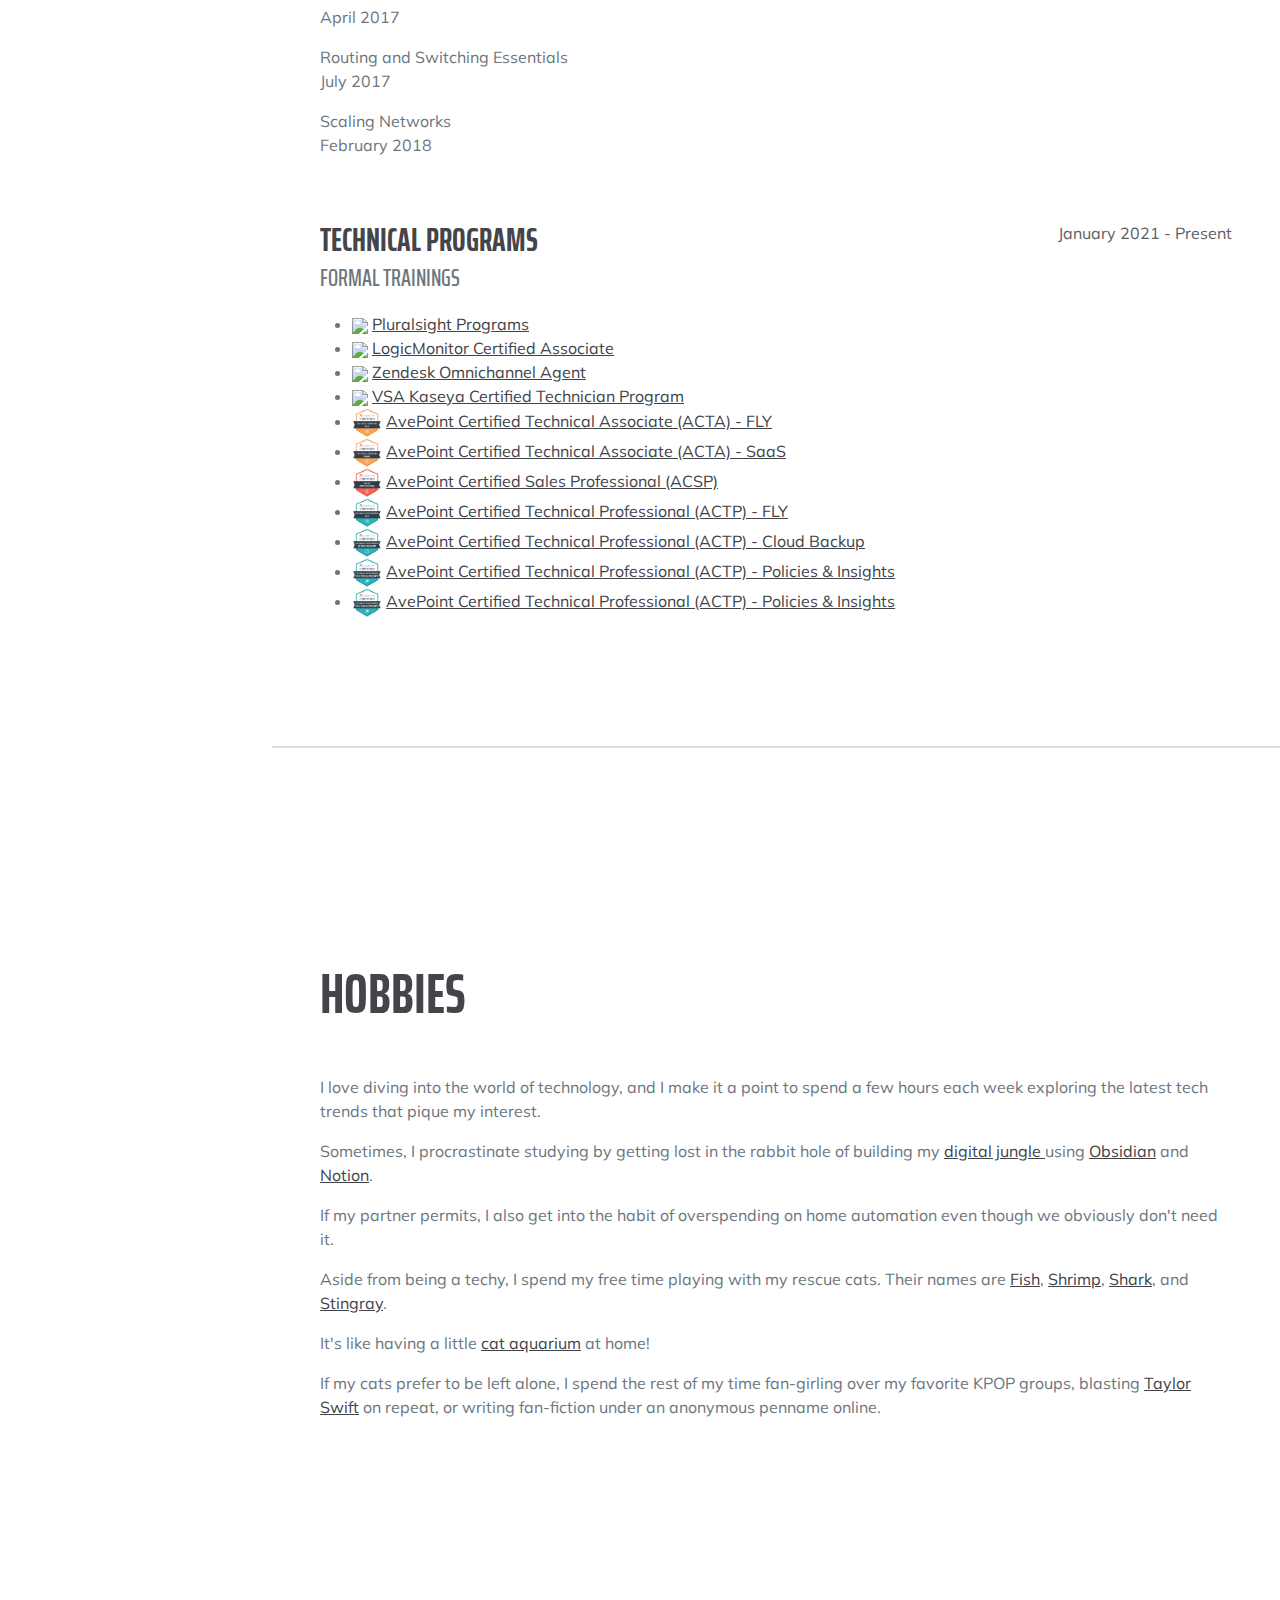
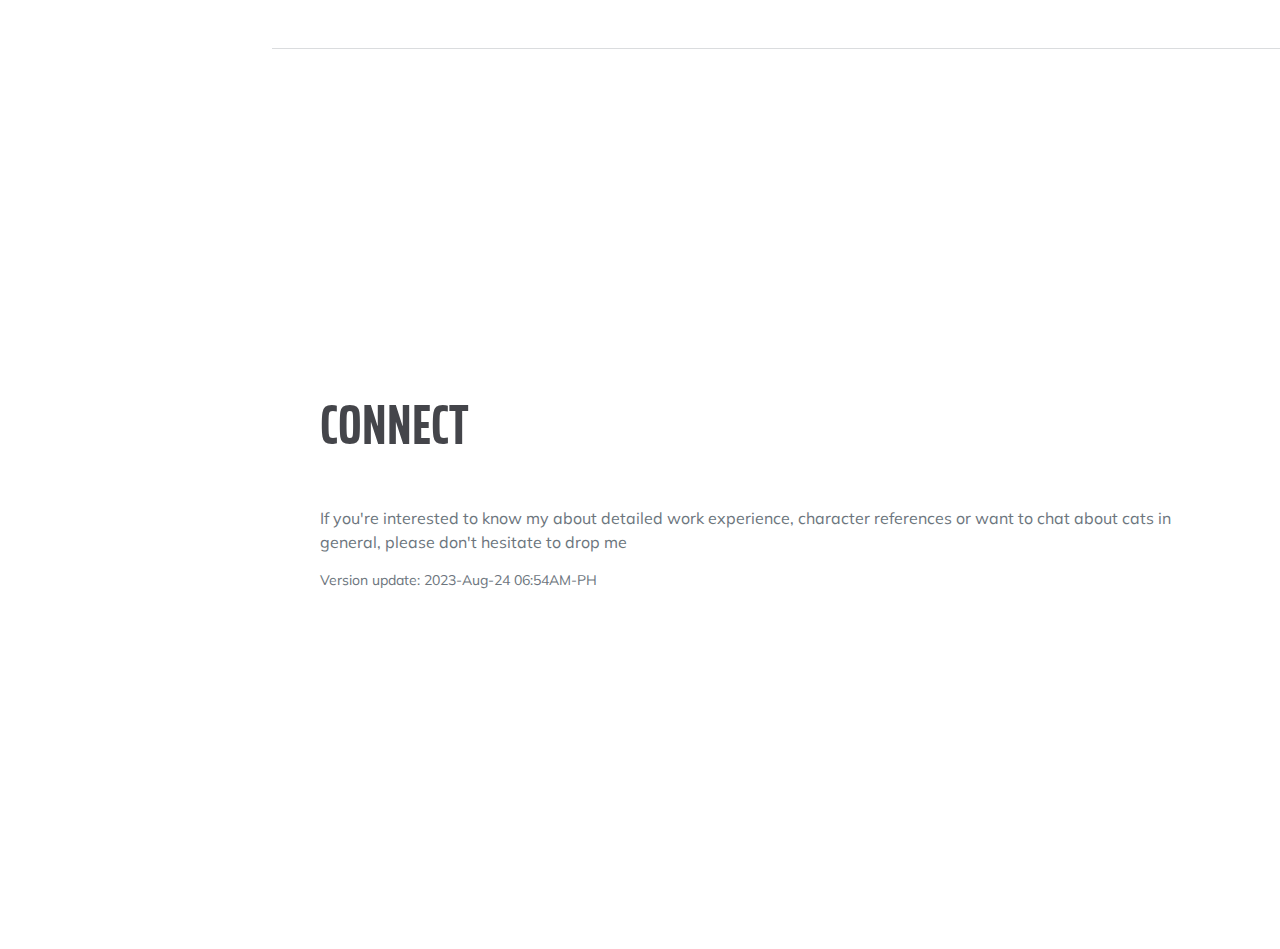
==== commit 1306b5e9: "cert rename" ====
--- a/index.html
+++ b/index.html
@@ -54,7 +54,7 @@
                     <div class="social-icons">
                         <a class="social-icon" href="https://www.linkedin.com/in/janeilagan/" target="_blank"><i class="fab fa-linkedin-in"></i></a>
                         <a class="social-icon" href="https://github.com/janeilagan" target="_blank"><i class="fab fa-github"></i></a>
-                        <a class="social-icon" href="https://digitaljungle.netlify.app/" target="_blank"><i class=" 	fas fa-seedling"></i></a>
+                        <a class="social-icon" href="https://janeilagan.github.io/digital-jungle/" target="_blank"><i class=" 	fas fa-seedling"></i></a>
                       <!--  <a class="social-icon" href="https://www.credly.com/users/janeilagan" target="_blank"><i class="fa-solid fa-medal"></i></a>
                          <a class="social-icon" href="https://app.pluralsight.com/profile/janeilagan" target="_blank"><i class="fa-brands fa-leanpub"></i></a> -->
          
@@ -289,7 +289,7 @@
                     <ul class="fa-ul mb-0">
                         <li>
                            <img src="https://images.credly.com/size/340x340/images/dfa4cb20-16ed-42ca-90a5-6528b62ee651/microsoft365-enterprise-adminstrator-expert-600x600.png" height="60px">
-                            <a href="https://learn.microsoft.com/api/credentials/share/en-us/janeilagan/69C3922C5AA744F0?sharingId=C27DB6AA0FD96DF5" target = "_blank">Microsoft 365 Certified: Enterprise Administrator Expert</a>
+                            <a href="https://learn.microsoft.com/api/credentials/share/en-us/janeilagan/69C3922C5AA744F0?sharingId=C27DB6AA0FD96DF5" target = "_blank">Microsoft 365 Certified: Administrator Expert</a>
                         </li>
 
                     <!-- Next Expert/Architect level items on my list!
@@ -481,7 +481,7 @@
             <div class="resume-section-content">
                 <h2 class="mb-5">Hobbies</h2>
                 <p>I love diving into the world of technology, and I make it a point to spend a few hours each week exploring the latest tech trends that pique my interest.</p>
-                <p>Sometimes, I procrastinate studying by getting lost in the rabbit hole of building my <a href="https://digitaljungle.netlify.app/" target="_blank">digital jungle </a> using <a href="https://obsidian.md/" target="_blank">Obsidian</a> and <a href="https://www.notion.so/" target="_blank">Notion</a>.</p>
+                <p>Sometimes, I procrastinate studying by getting lost in the rabbit hole of building my <a href="https://janeilagan.github.io/digital-jungle/" target="_blank">digital jungle </a> using <a href="https://obsidian.md/" target="_blank">Obsidian</a> and <a href="https://www.notion.so/" target="_blank">Notion</a>.</p>
                 <p>If my partner permits, I also get into the habit of overspending on home automation even though we obviously don't need it.</p>
                 <p>Aside from being a techy, I spend my free time playing with my rescue cats. Their names are <a href="assets/img/fish.jpeg" onpointerenter="showImage(this)" onpointerleave="hideImage(this)">Fish<img class="img-preview" src="assets/img/fish.jpg"></a>, <a href="assets/img/shrimp.jpg" onpointerenter="showImage(this)" onpointerleave="hideImage(this)">Shrimp<img class="img-preview" src="assets/img/shrimp.jpg"></a>, <a href="assets/img/shark.jpg" onpointerenter="showImage(this)" onpointerleave="hideImage(this)">Shark<img class="img-preview" src="assets/img/shark.jpg"></a>, and <a href="assets/img/stingray.jpg" onpointerenter="showImage(this)" onpointerleave="hideImage(this)">Stingray<img class="img-preview" src="assets/img/stingray.jpg"></a>.</p>
                 <p>It's like having a little <a href="assets/img/aquarium.jpg" onpointerenter="showImage(this)" onpointerleave="hideImage(this)">cat aquarium<img class="img-preview" src="assets/img/aquarium.jpg"></a> at home!</p>
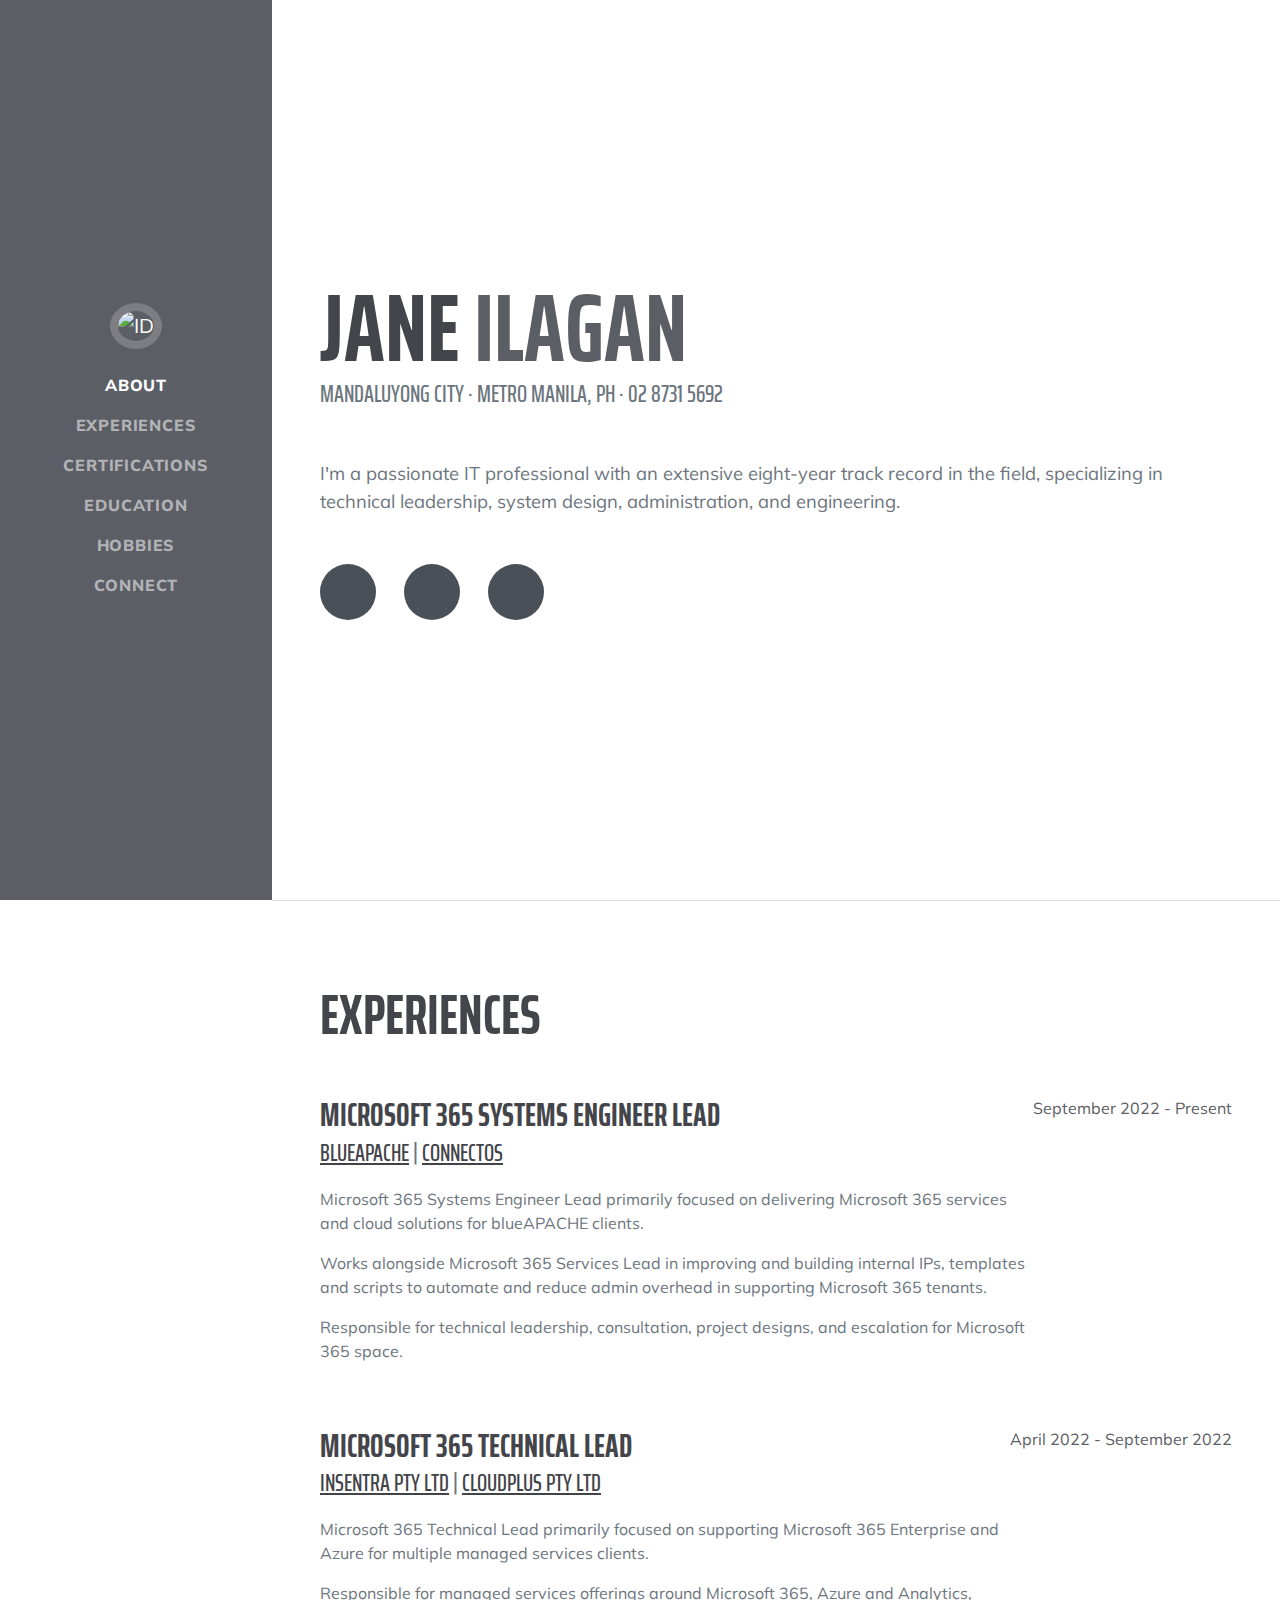
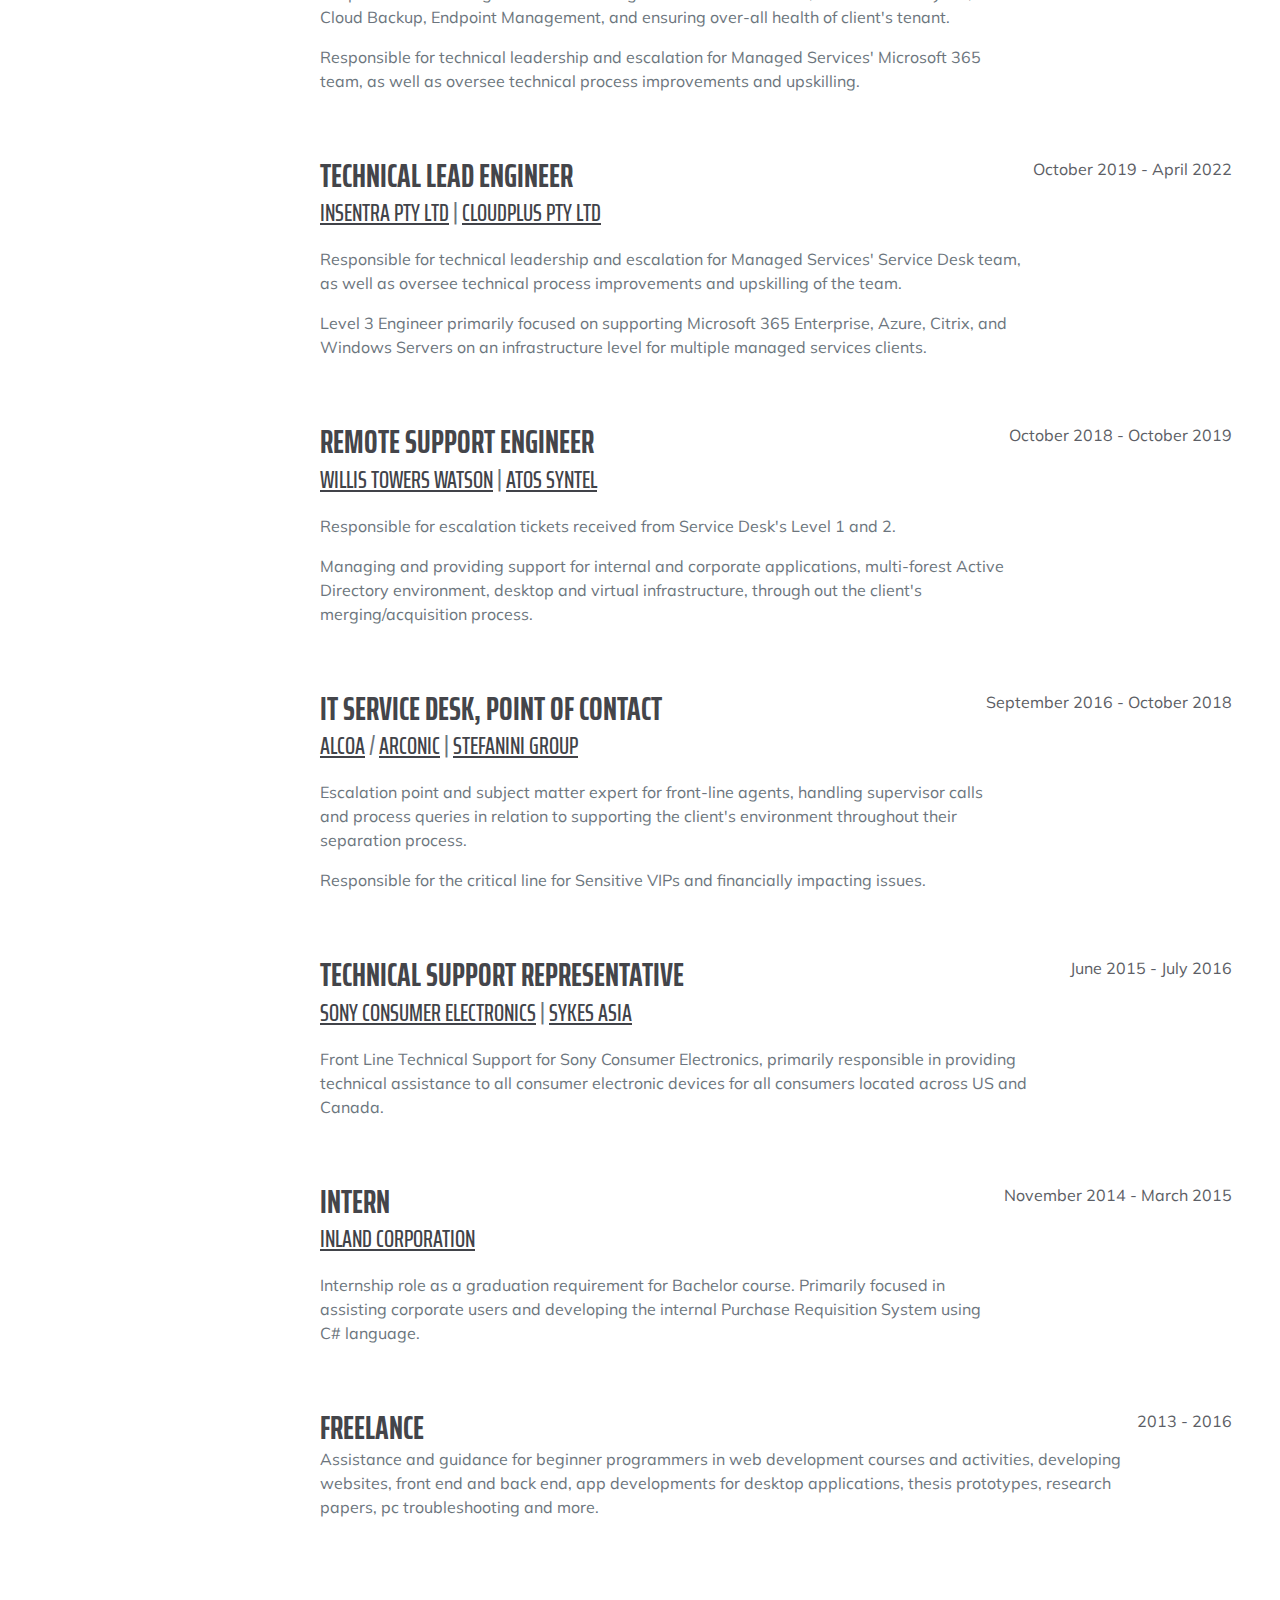
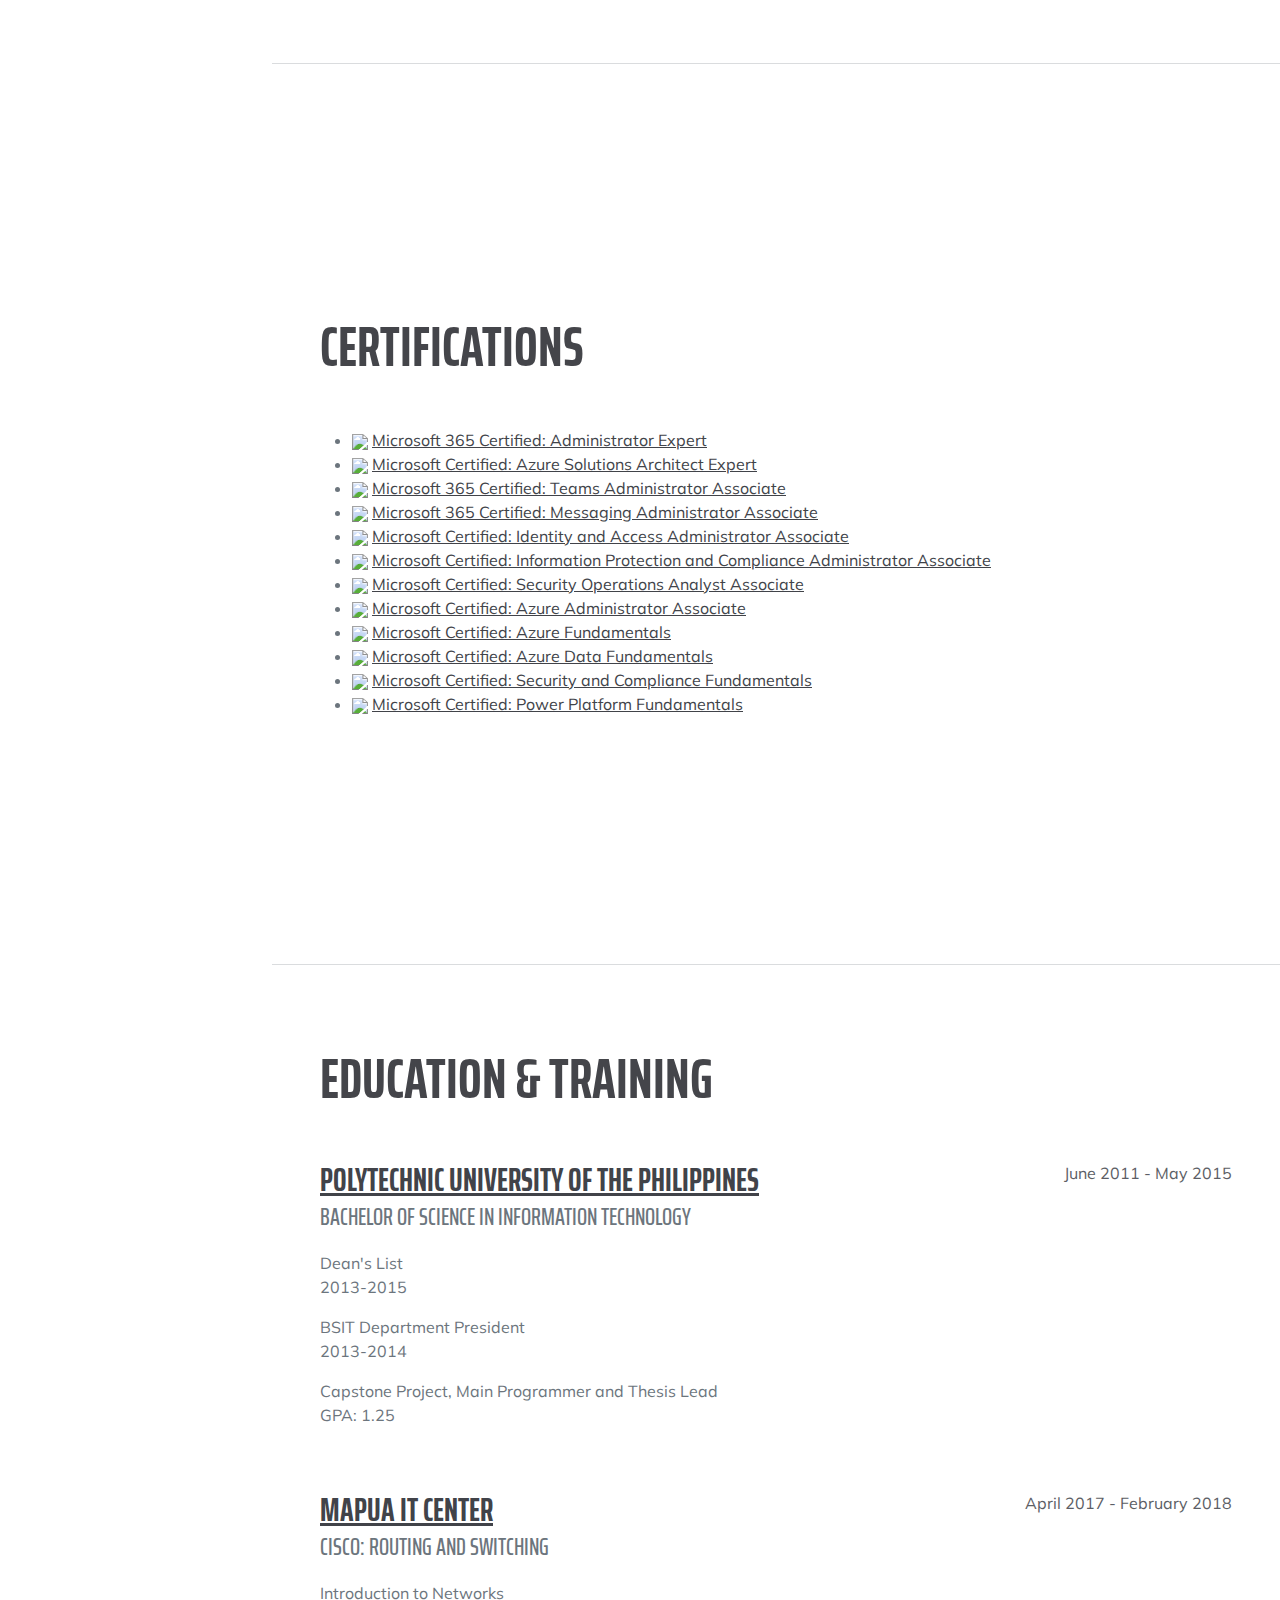
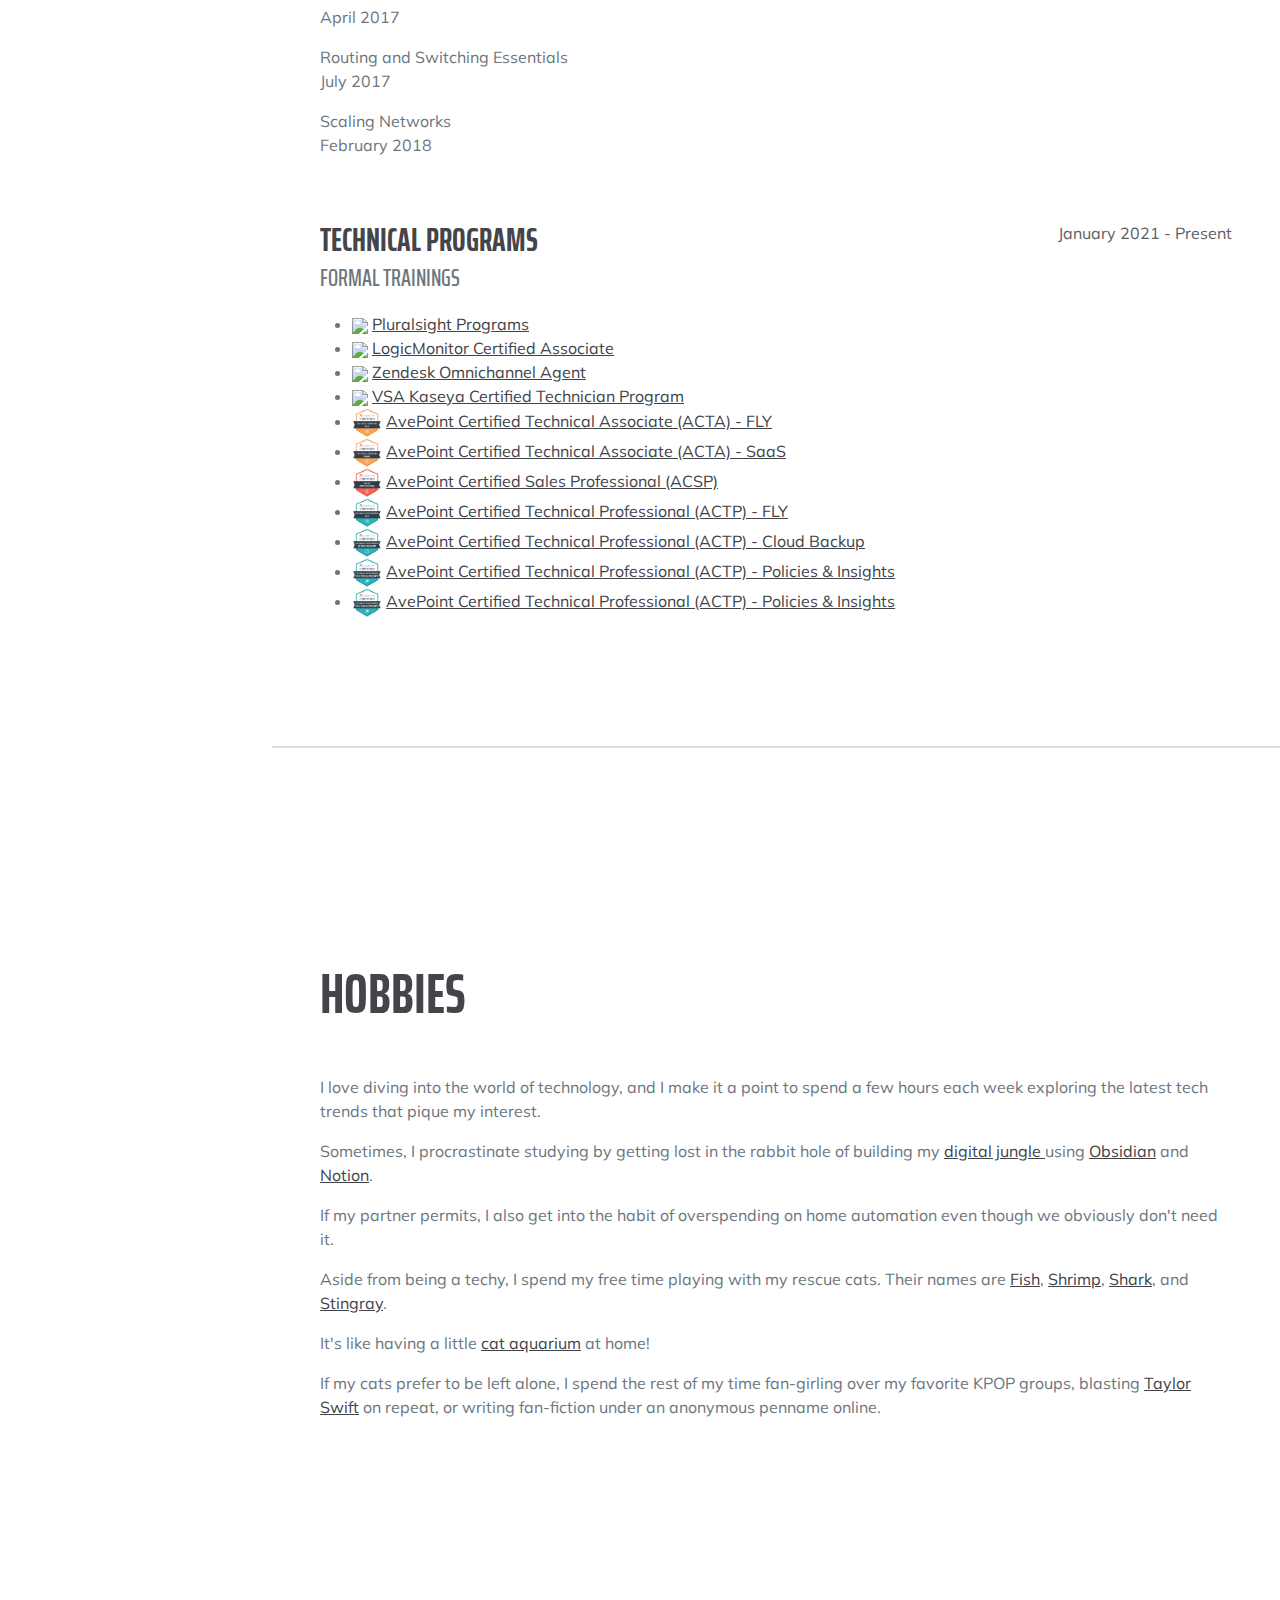
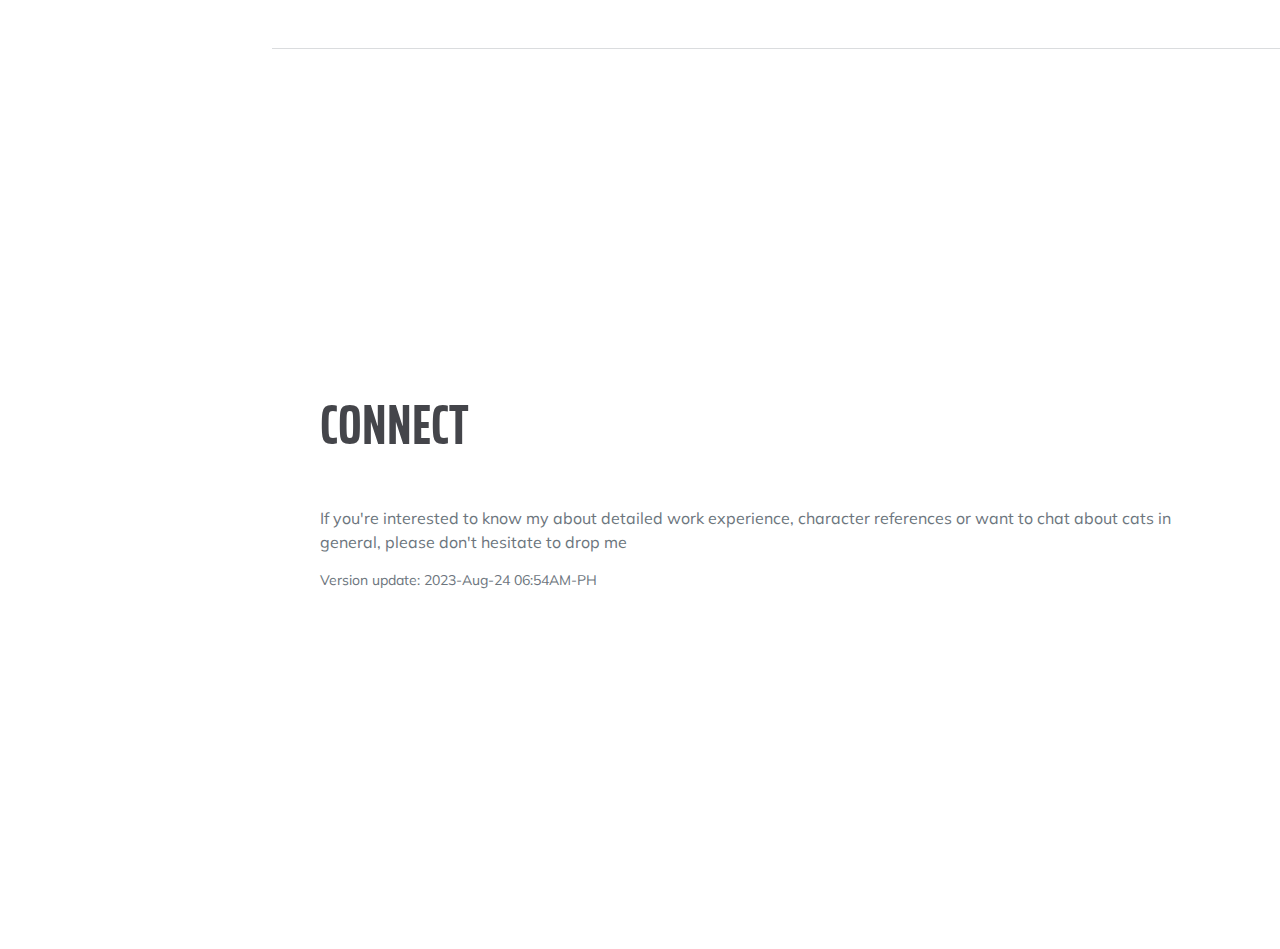
==== commit 2703dde5: "AZ305" ====
--- a/index.html
+++ b/index.html
@@ -297,11 +297,12 @@
                              <img src="https://th.bing.com/th/id/OIP.jT10meTNnPZ3ABf3KEXXfwAAAA?pid=ImgDet&rs=1" height="75px">
                             <a href="#" target = "_blank">Microsoft Certified: Cybersecurity Architect Expert</a>
                         </li>
-                        <li>
-                             <img src="https://th.bing.com/th/id/OIP.PpcCU1WMQQsv4NGnzvqPPQAAAA?pid=ImgDet&rs=1g" height="75px">
-                            <a href="#" target = "_blank">Microsoft Certified: Azure Solutions Architect Expert</a>
-                        </li>
                      -->
+                        <li>
+                             <img src="https://th.bing.com/th/id/OIP.PpcCU1WMQQsv4NGnzvqPPQAAAA?pid=ImgDet&rs=1g" height="60px">
+                            <a href="https://learn.microsoft.com/api/credentials/share/en-us/janeilagan/7BC9F735CA7A21FE?sharingId=C27DB6AA0FD96DF5" target = "_blank">Microsoft Certified: Azure Solutions Architect Expert</a>
+                        </li>
+                    
                      <li>
                         <img src="https://images.credly.com/size/340x340/images/59db067c-f0e9-44a8-bcc7-53a960274bfb/CERT-Associate-Microsoft365-Teams-Administrator.png" height="60px">
                         <a href="https://learn.microsoft.com/api/credentials/share/en-us/janeilagan/2B293A486F9E5920?sharingId=C27DB6AA0FD96DF5" target = "_blank">Microsoft 365 Certified: Teams Administrator Associate</a>
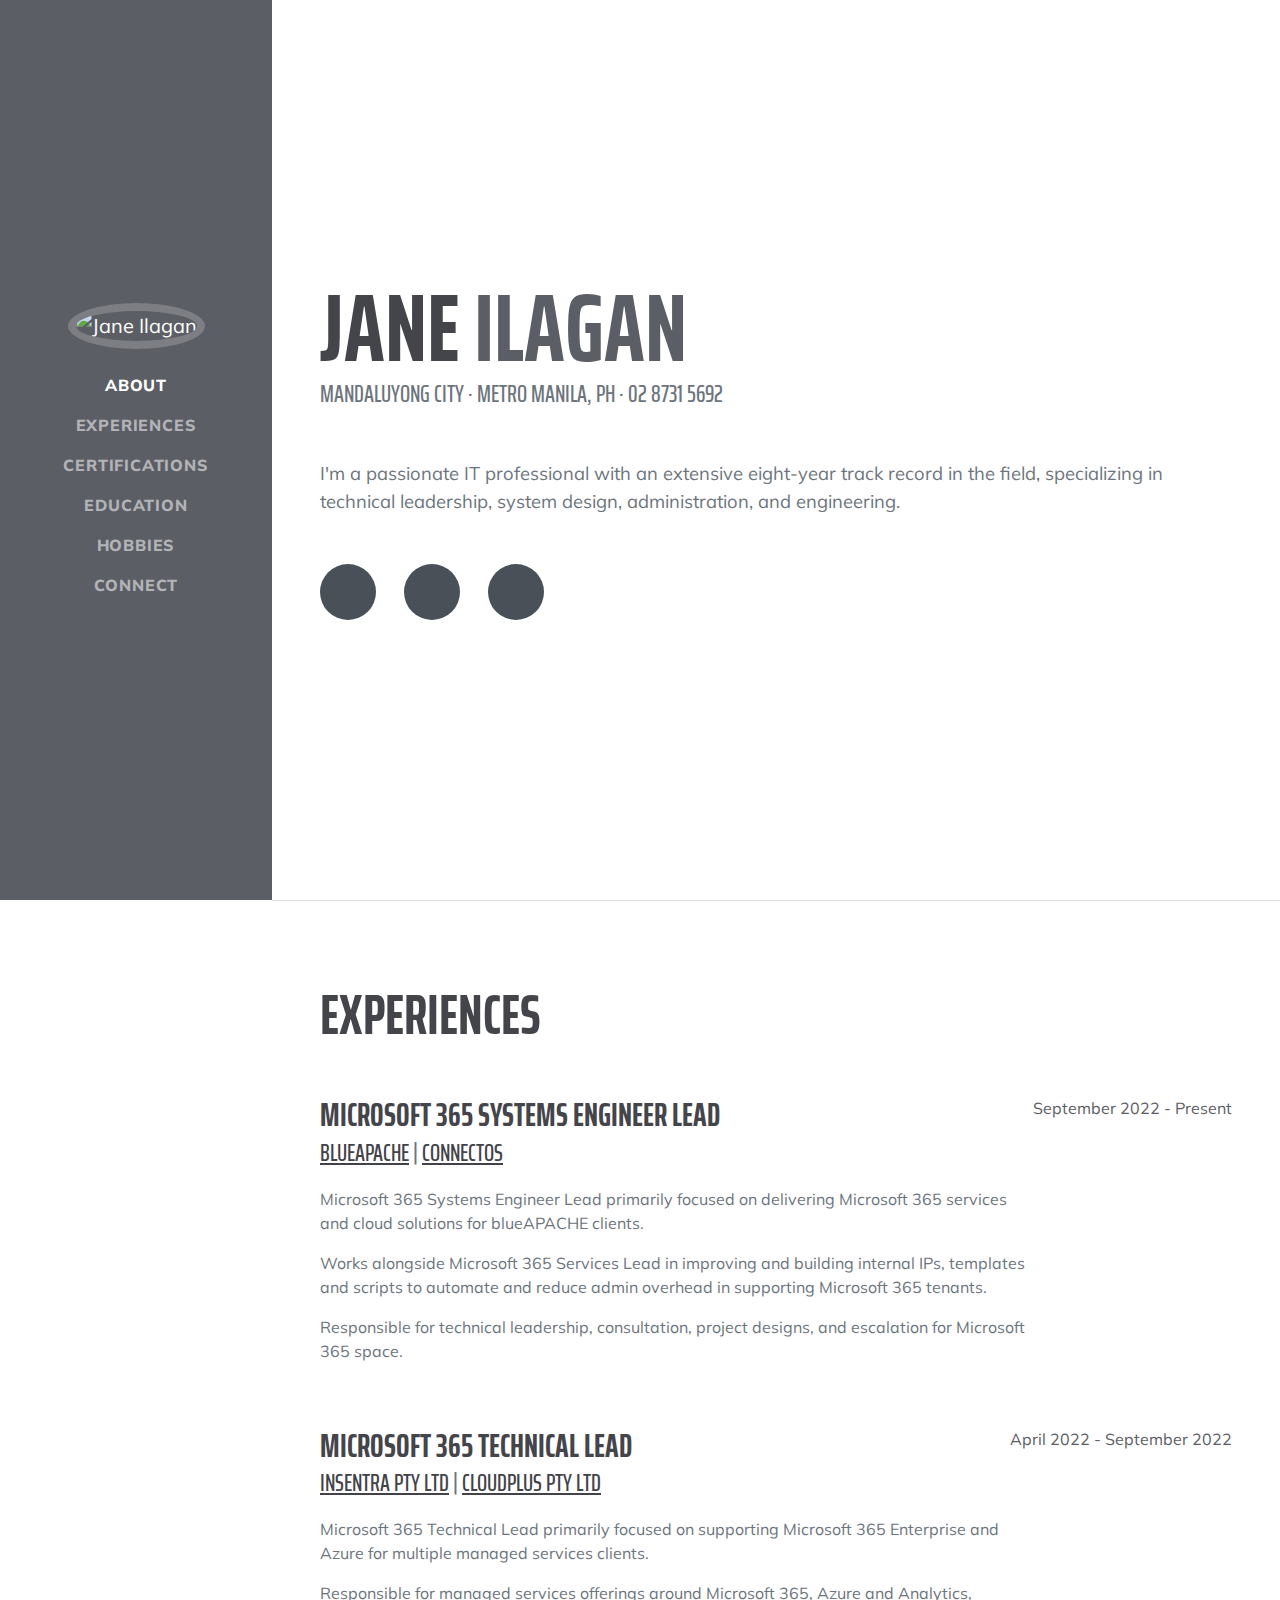
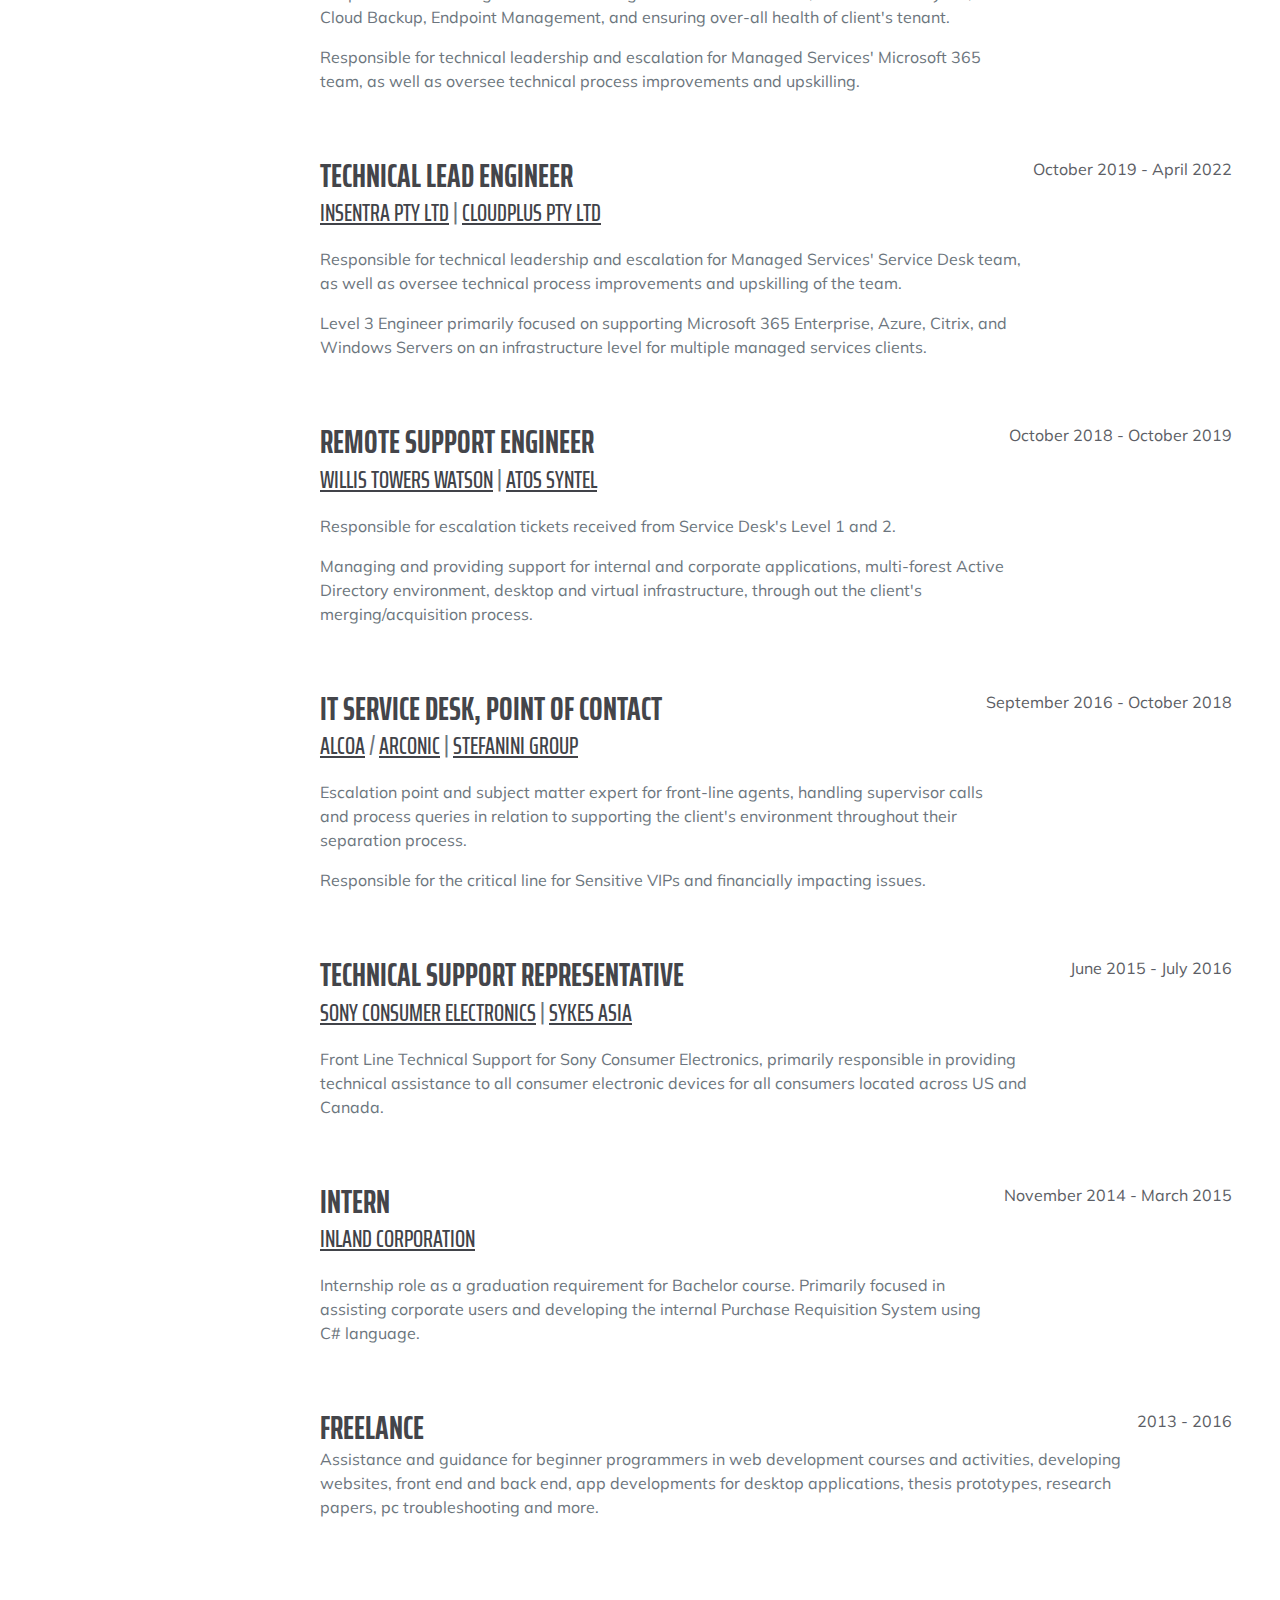
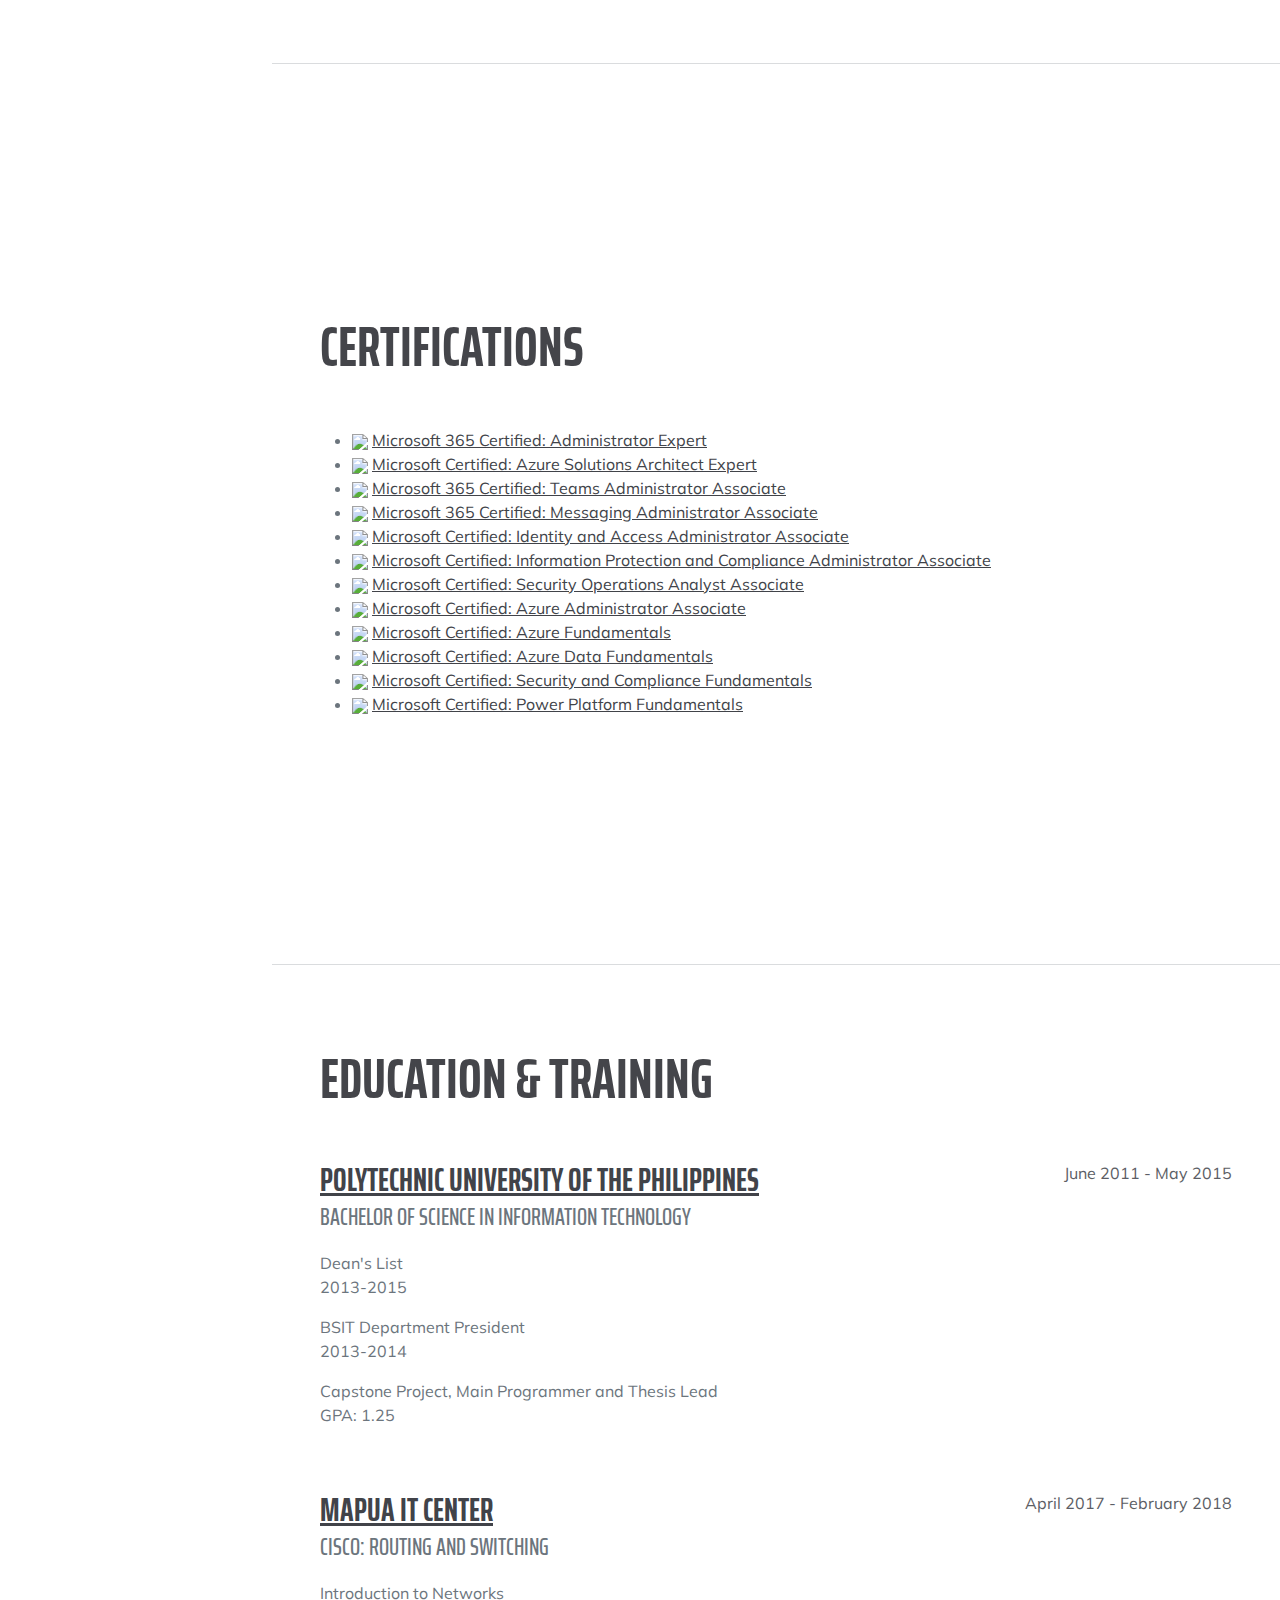
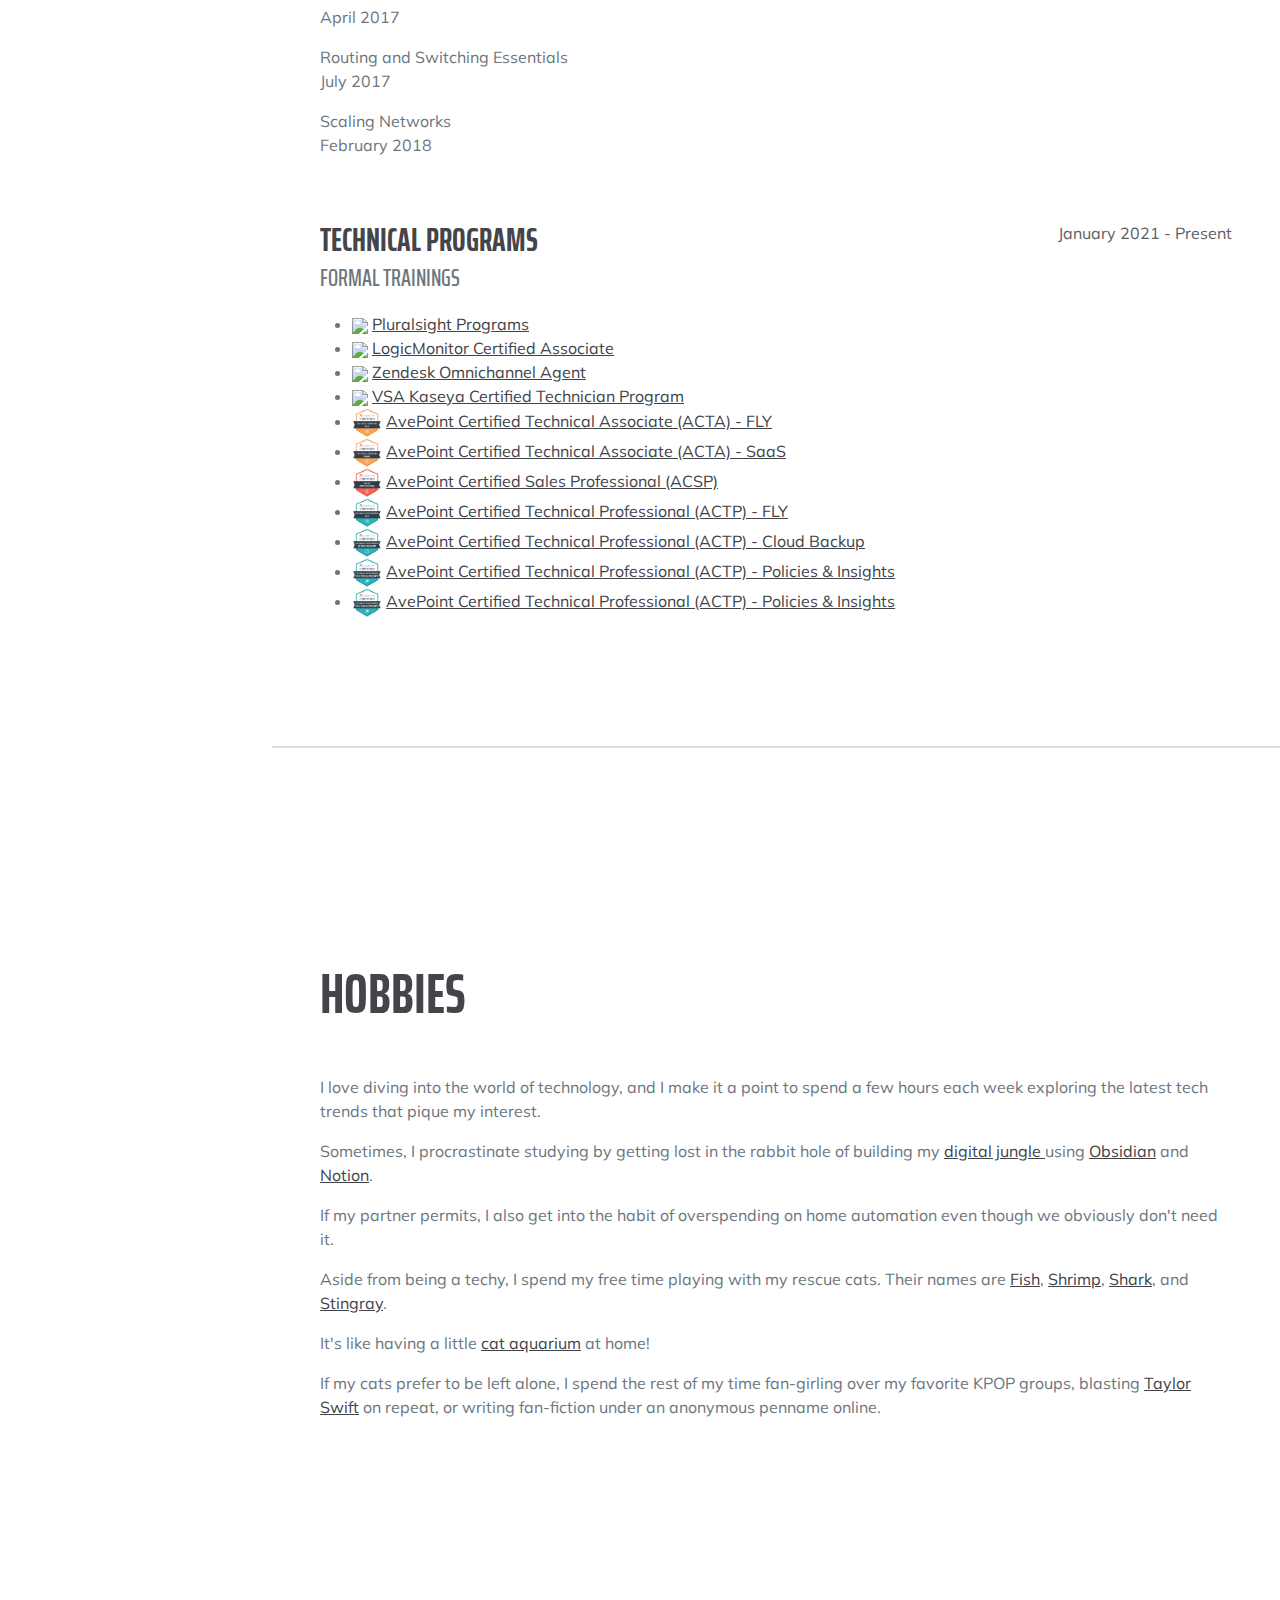
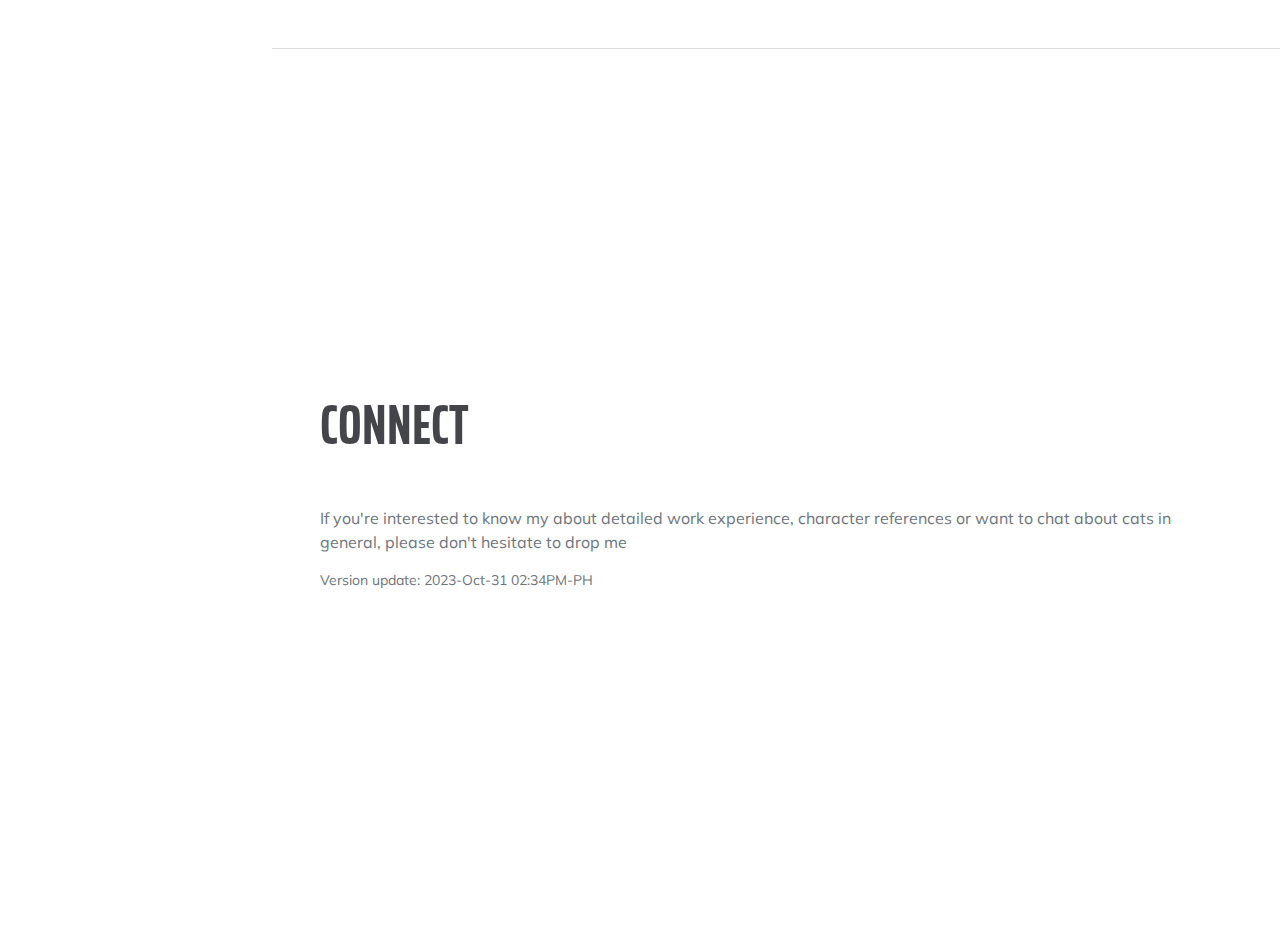
==== commit ed4245e2: "metadata updates" ====
--- a/index.html
+++ b/index.html
@@ -3,8 +3,9 @@
     <head>
         <meta charset="utf-8" />
         <meta name="viewport" content="width=device-width, initial-scale=1, shrink-to-fit=no" />
-        <meta name="description" content="" />
-        <meta name="author" content="" />
+        <meta name="description" content="Jane is an IT professional based in the Philippines. She's passionate about technology, writing, learning, and personal growth" />
+        <meta name="author" content="Jane Ilagan" />
+        <meta name="site" content="janeilagan.github.io" />
         <title>Curriculum Vitae - Jane Ilagan</title>
         <link rel="icon" type="image/x-icon" href="assets/img/favicon.ico" />
         <!-- Font Awesome icons (free version)-->
@@ -20,7 +21,7 @@
         <nav class="navbar navbar-expand-lg navbar-dark bg-primary fixed-top" id="sideNav">
             <a class="navbar-brand js-scroll-trigger" href="#page-top">
                 <span class="d-block d-lg-none">Jane Ilagan</span>
-                <span class="d-none d-lg-block"><img class="img-fluid img-profile rounded-circle mx-auto mb-2" src="assets/img/profile.png" alt="ID" /></span>
+                <span class="d-none d-lg-block"><img class="img-fluid img-profile rounded-circle mx-auto mb-2" src="assets/img/profile.png" alt="Jane Ilagan" /></span>
             </a>
             <button class="navbar-toggler" type="button" data-bs-toggle="collapse" data-bs-target="#navbarResponsive" aria-controls="navbarResponsive" aria-expanded="false" aria-label="Toggle navigation"><span class="navbar-toggler-icon"></span></button>
             <div class="collapse navbar-collapse" id="navbarResponsive">
@@ -361,6 +362,7 @@
                         </li>
                         
 
+                        
                     </ul>  
                         
                     
@@ -484,8 +486,8 @@
                 <p>I love diving into the world of technology, and I make it a point to spend a few hours each week exploring the latest tech trends that pique my interest.</p>
                 <p>Sometimes, I procrastinate studying by getting lost in the rabbit hole of building my <a href="https://janeilagan.github.io/digital-jungle/" target="_blank">digital jungle </a> using <a href="https://obsidian.md/" target="_blank">Obsidian</a> and <a href="https://www.notion.so/" target="_blank">Notion</a>.</p>
                 <p>If my partner permits, I also get into the habit of overspending on home automation even though we obviously don't need it.</p>
-                <p>Aside from being a techy, I spend my free time playing with my rescue cats. Their names are <a href="assets/img/fish.jpeg" onpointerenter="showImage(this)" onpointerleave="hideImage(this)">Fish<img class="img-preview" src="assets/img/fish.jpg"></a>, <a href="assets/img/shrimp.jpg" onpointerenter="showImage(this)" onpointerleave="hideImage(this)">Shrimp<img class="img-preview" src="assets/img/shrimp.jpg"></a>, <a href="assets/img/shark.jpg" onpointerenter="showImage(this)" onpointerleave="hideImage(this)">Shark<img class="img-preview" src="assets/img/shark.jpg"></a>, and <a href="assets/img/stingray.jpg" onpointerenter="showImage(this)" onpointerleave="hideImage(this)">Stingray<img class="img-preview" src="assets/img/stingray.jpg"></a>.</p>
-                <p>It's like having a little <a href="assets/img/aquarium.jpg" onpointerenter="showImage(this)" onpointerleave="hideImage(this)">cat aquarium<img class="img-preview" src="assets/img/aquarium.jpg"></a> at home!</p>
+                <p>Aside from being a techy, I spend my free time playing with my rescue cats. Their names are <a href="assets/img/fish.jpeg" onpointerenter="showImage(this)" onpointerleave="hideImage(this)">Fish<img class="img-preview" src="assets/img/fish.jpg" alt="Jane Ilagan - Fish"></a>, <a href="assets/img/shrimp.jpg" onpointerenter="showImage(this)" onpointerleave="hideImage(this)">Shrimp<img class="img-preview" src="assets/img/shrimp.jpg"  alt="Jane Ilagan - Shrimp"></a>, <a href="assets/img/shark.jpg" onpointerenter="showImage(this)" onpointerleave="hideImage(this)">Shark<img class="img-preview" src="assets/img/shark.jpg"  alt="Jane Ilagan - Shark"></a>, and <a href="assets/img/stingray.jpg" onpointerenter="showImage(this)" onpointerleave="hideImage(this)">Stingray<img class="img-preview" src="assets/img/stingray.jpg"  alt="Jane Ilagan - Shark"></a>.</p>
+                <p>It's like having a little <a href="assets/img/aquarium.jpg" onpointerenter="showImage(this)" onpointerleave="hideImage(this)">cat aquarium<img class="img-preview" src="assets/img/aquarium.jpg"  alt="Jane Ilagan - Cat aquarium"></a> at home!</p>
                 <p>If my cats prefer to be left alone, I spend the rest of my time fan-girling over my favorite KPOP groups, blasting <a href="https://music.youtube.com/playlist?list=PLOKyILoxmHAQrmJj2MgfsdV0GvfRaH1jx">Taylor Swift</a> on repeat, or writing fan-fiction under an anonymous penname online.</p>
                 <p> </p>
                 <p class="mb-0"></p>
@@ -497,9 +499,9 @@
       <section class="resume-section" id="connect">
         <div class="resume-section-content">
             <h2 class="mb-5">Connect</h2>
-            <p>If you're interested to know my about detailed work experience, character references or want to chat about cats in general, please don't hesitate to drop me <a class="social-icon" href="mailto:jane.ilagan@outlook.ph"><i class="far fa-paper-plane"></i></a>
+            <p>If you're interested to know my about detailed work experience, character references or want to chat about cats in general, please don't hesitate to drop me <a class="social-icon" href="mailto:jane-ilagan@outlook.com"><i class="far fa-paper-plane"></i></a>
             <p class="mb-0"></p>
-           <small><p>Version update: 2023-Aug-24 06:54AM-PH </p></small>
+           <small><p>Version update: 2023-Oct-31 02:34PM-PH </p></small>
         </div>
     </section>
 
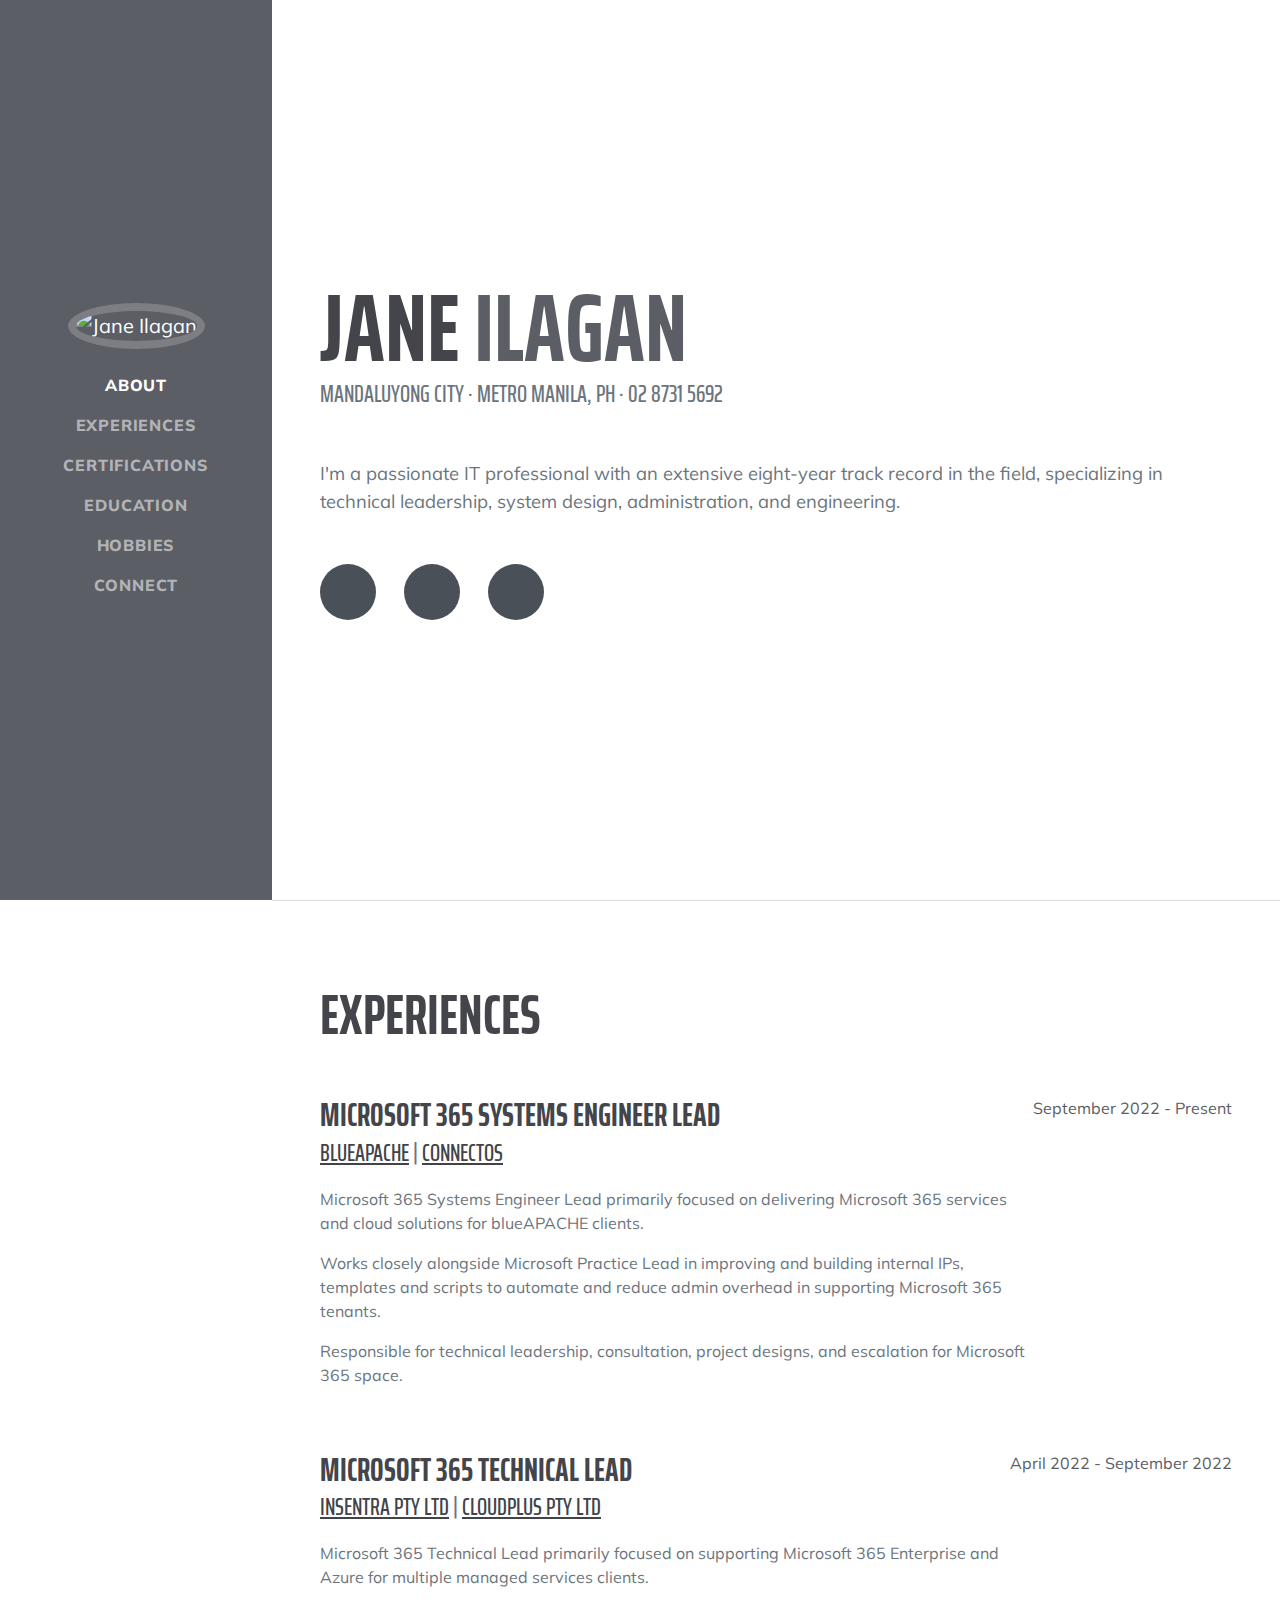
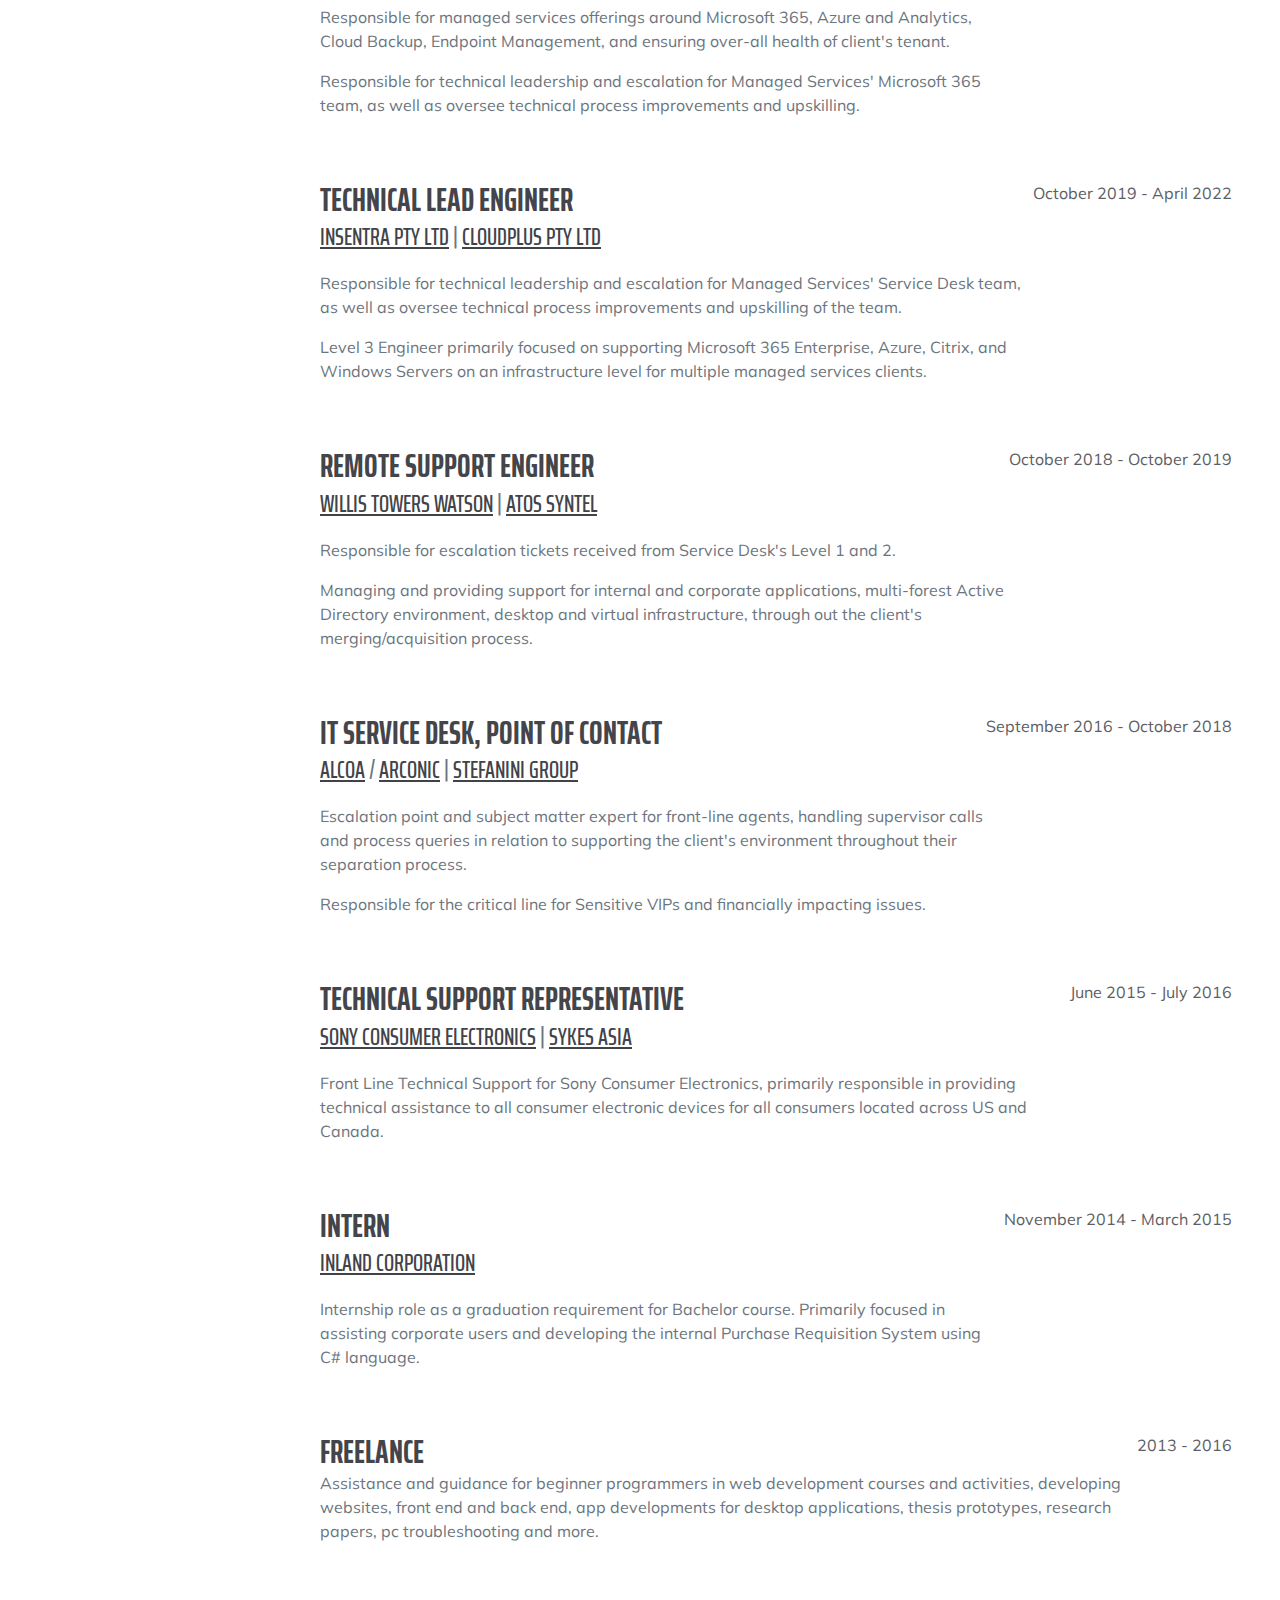
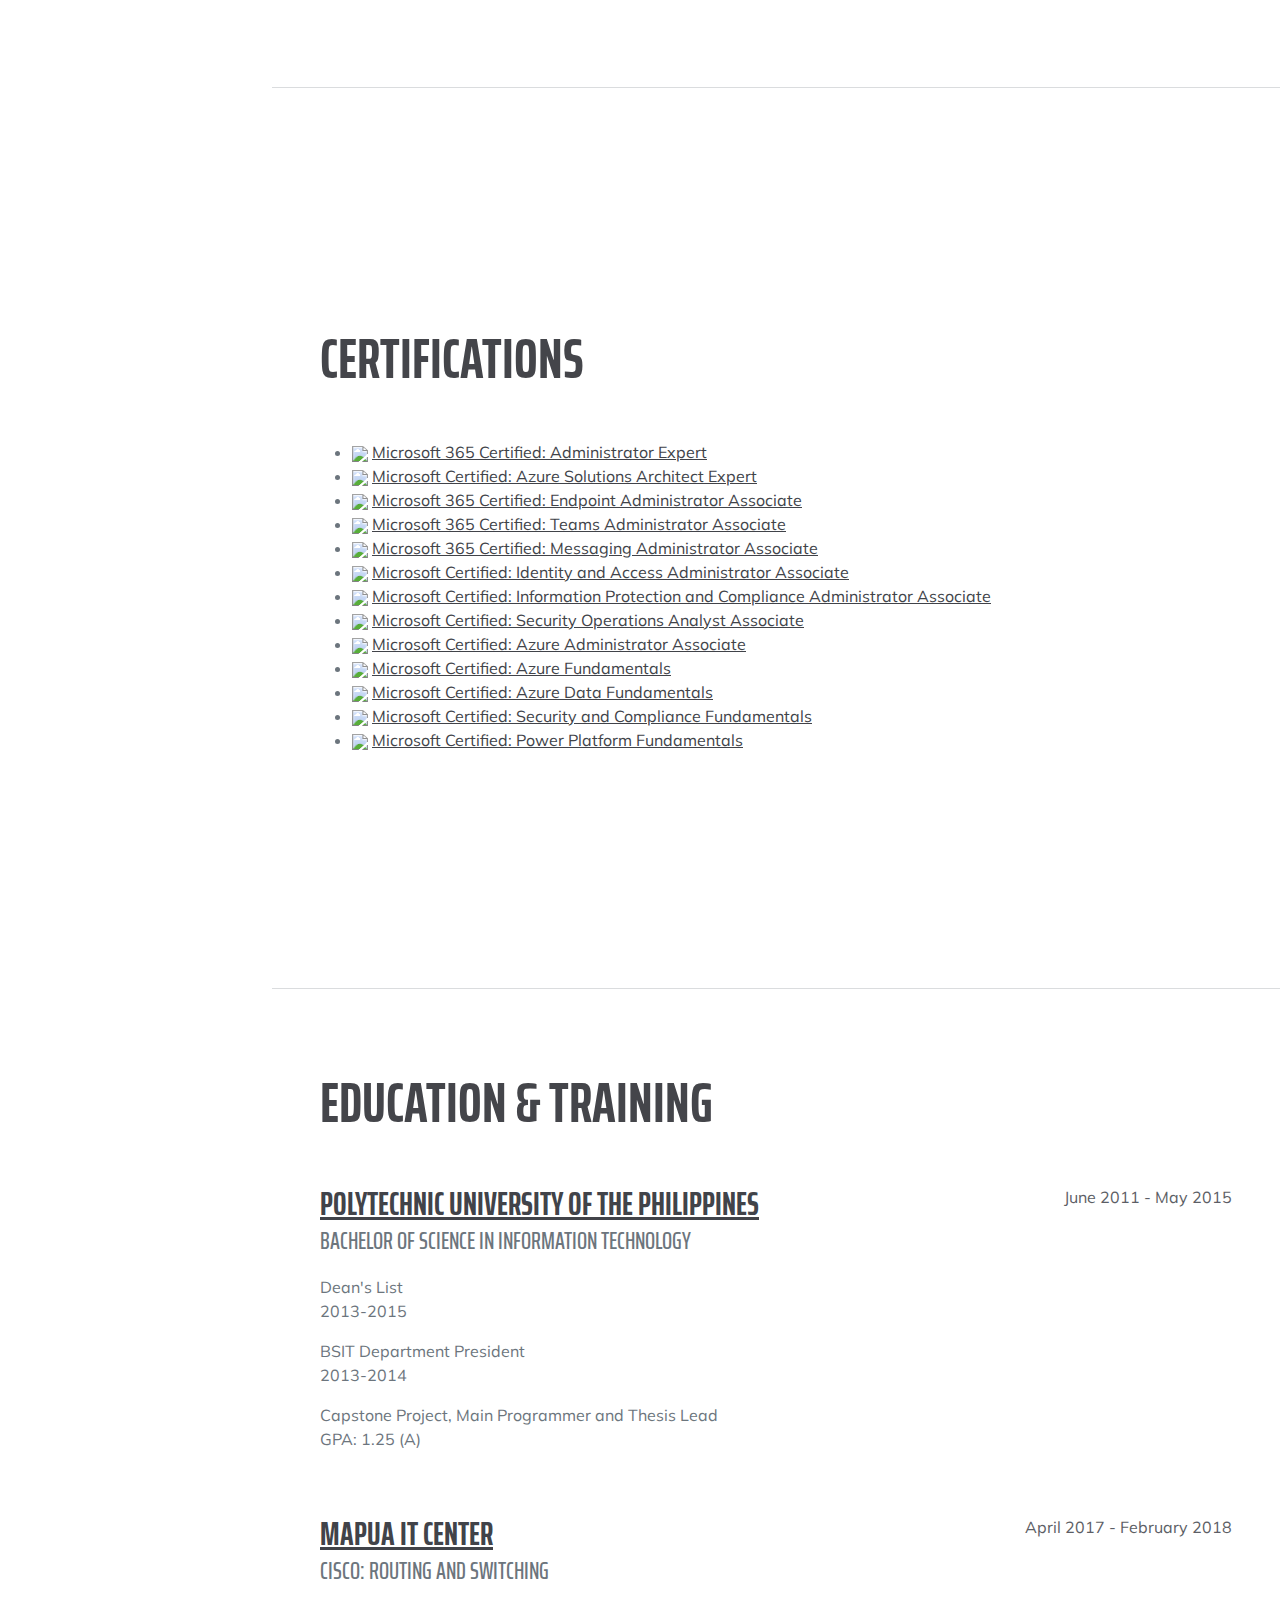
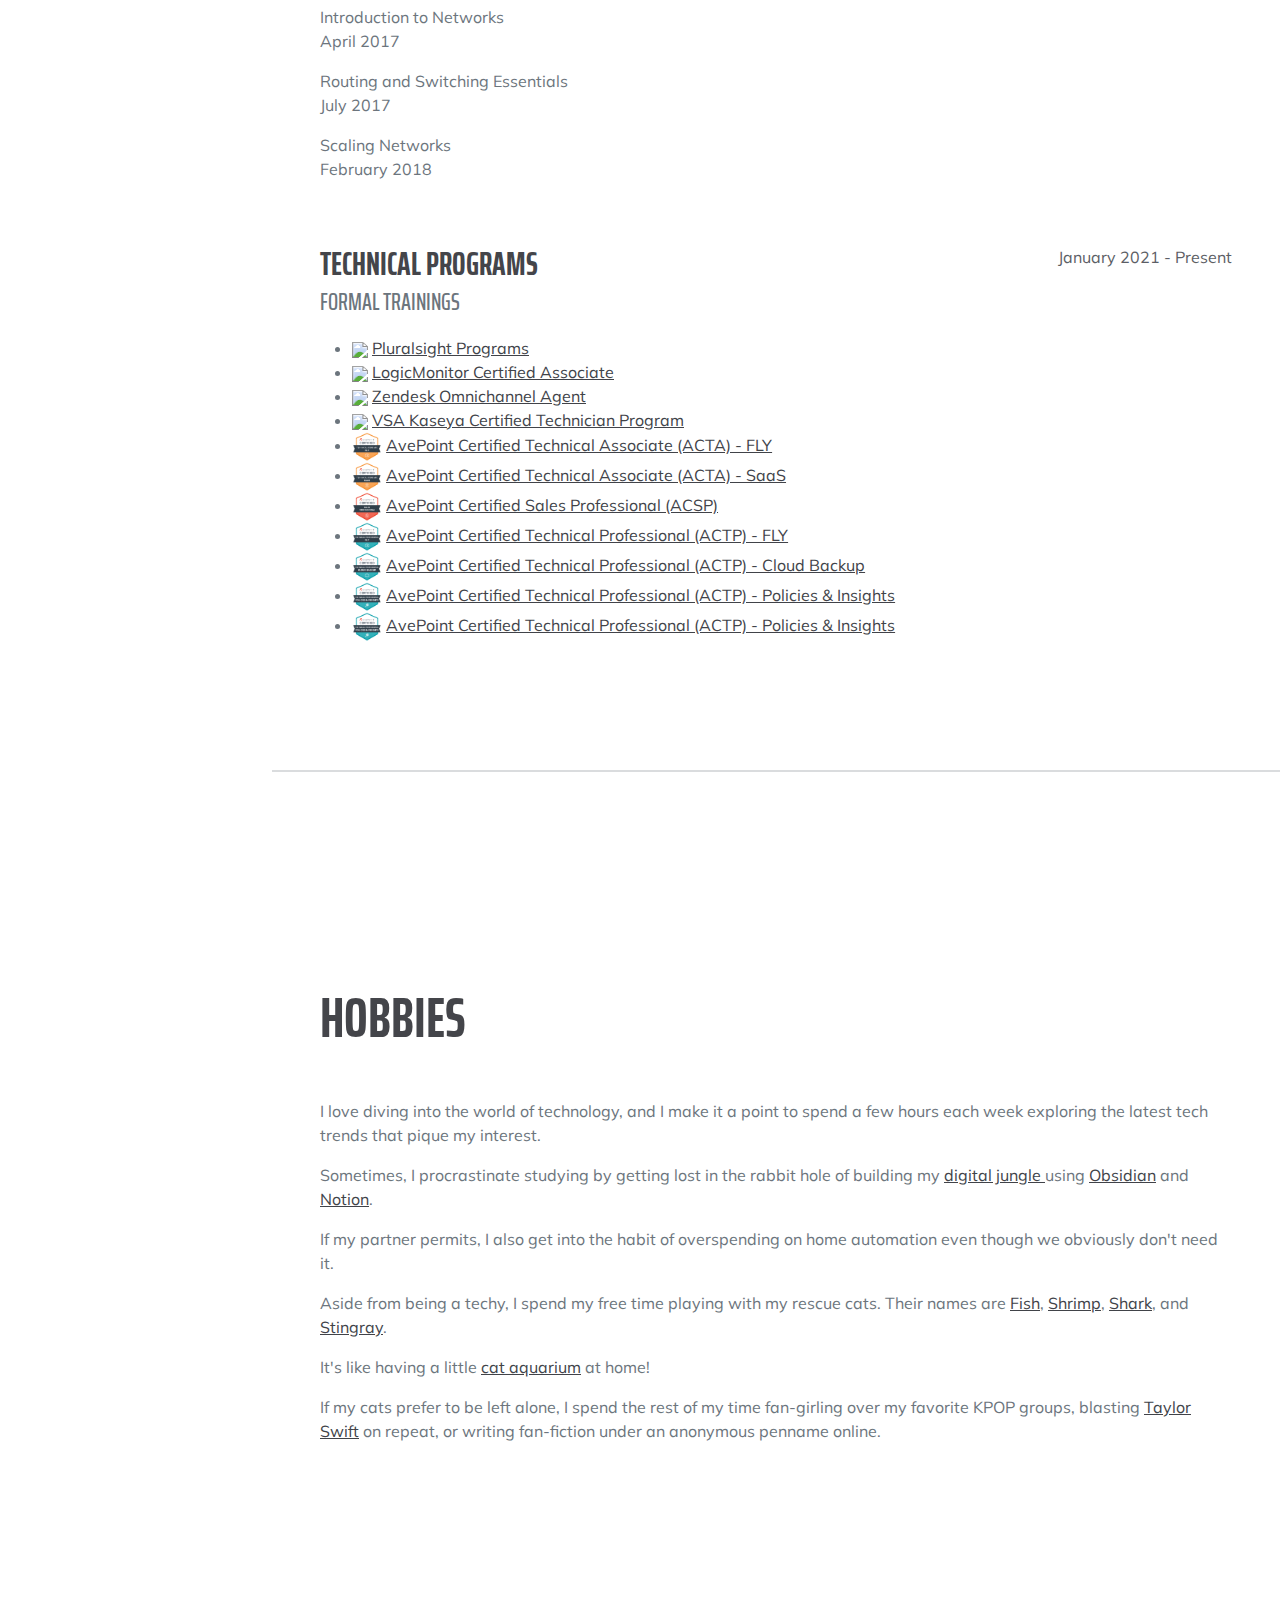
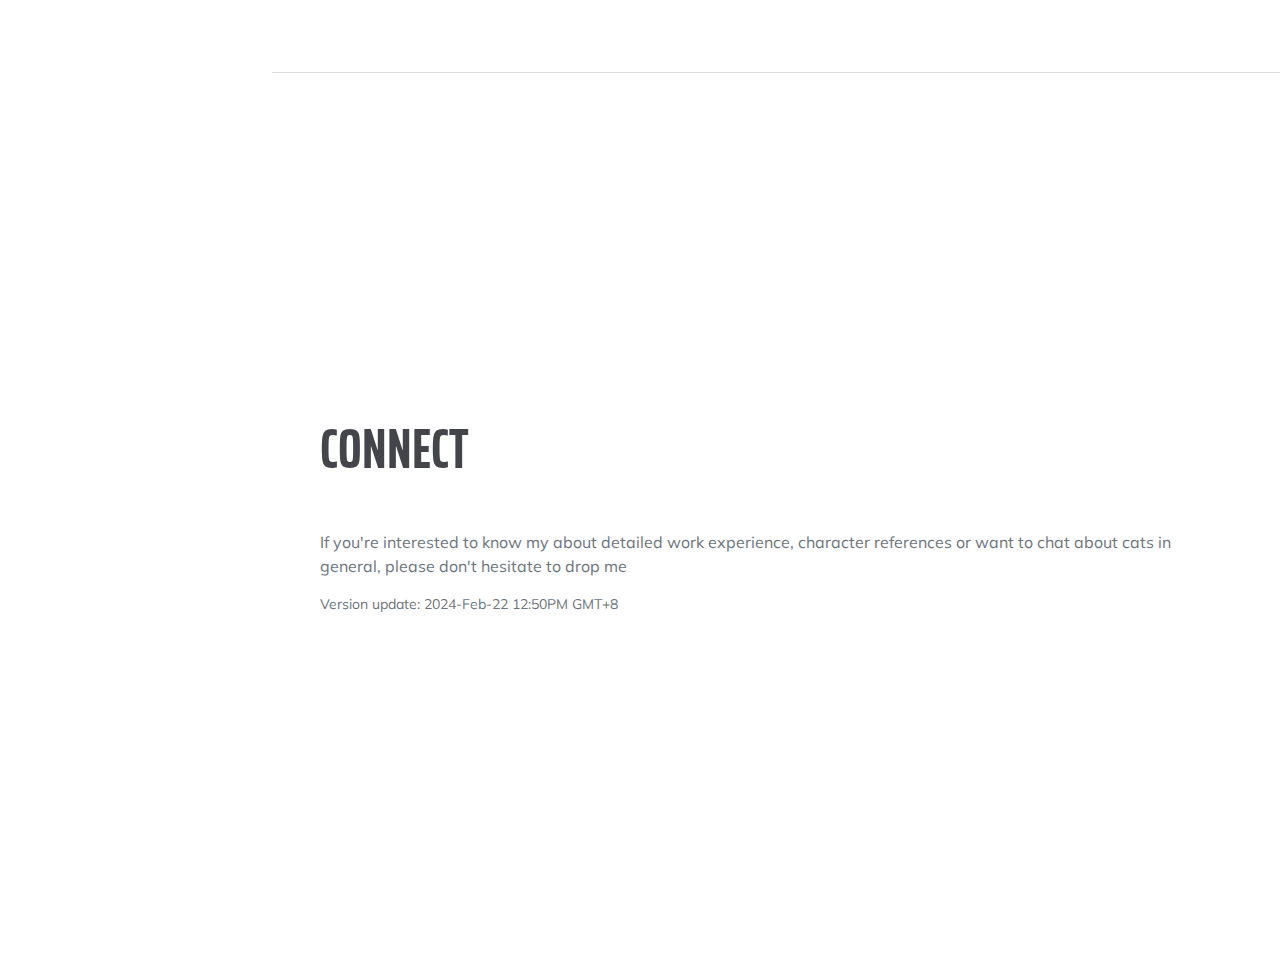
==== commit 9b7888ab: "Endpoint Admin exam" ====
--- a/index.html
+++ b/index.html
@@ -1,86 +1,87 @@
 <!DOCTYPE html>
 <html lang="en">
-    <head>
-        <meta charset="utf-8" />
-        <meta name="viewport" content="width=device-width, initial-scale=1, shrink-to-fit=no" />
-        <meta name="description" content="Jane is an IT professional based in the Philippines. She's passionate about technology, writing, learning, and personal growth" />
-        <meta name="author" content="Jane Ilagan" />
-        <meta name="site" content="janeilagan.github.io" />
-        <title>Curriculum Vitae - Jane Ilagan</title>
-        <link rel="icon" type="image/x-icon" href="assets/img/favicon.ico" />
-        <!-- Font Awesome icons (free version)-->
-        <script src="https://cdnjs.cloudflare.com/ajax/libs/font-awesome/6.0.0/js/all.min.js" crossorigin="anonymous"></script>
-        <!-- Google fonts-->
-        <link href="https://fonts.googleapis.com/css?family=Saira+Extra+Condensed:500,700" rel="stylesheet" type="text/css" />
-        <link href="https://fonts.googleapis.com/css?family=Muli:400,400i,800,800i" rel="stylesheet" type="text/css" />
-        <!-- Core theme CSS (includes Bootstrap)-->
-        <link href="css/styles.css" rel="stylesheet" />
-    </head>
-    <body id="page-top">
-        <!-- Navigation-->
-        <nav class="navbar navbar-expand-lg navbar-dark bg-primary fixed-top" id="sideNav">
-            <a class="navbar-brand js-scroll-trigger" href="#page-top">
-                <span class="d-block d-lg-none">Jane Ilagan</span>
-                <span class="d-none d-lg-block"><img class="img-fluid img-profile rounded-circle mx-auto mb-2" src="assets/img/profile.png" alt="Jane Ilagan" /></span>
-            </a>
-            <button class="navbar-toggler" type="button" data-bs-toggle="collapse" data-bs-target="#navbarResponsive" aria-controls="navbarResponsive" aria-expanded="false" aria-label="Toggle navigation"><span class="navbar-toggler-icon"></span></button>
-            <div class="collapse navbar-collapse" id="navbarResponsive">
-                <ul class="navbar-nav">
-                    <li class="nav-item"><a class="nav-link js-scroll-trigger" href="#about">About</a></li>
-                    <li class="nav-item"><a class="nav-link js-scroll-trigger" href="#experience">Experiences</a></li>
-                 <!--    <li class="nav-item"><a class="nav-link js-scroll-trigger" href="#skills">Skills</a></li> -->
-                    <li class="nav-item"><a class="nav-link js-scroll-trigger" href="#certifications">Certifications</a></li>
-                    <li class="nav-item"><a class="nav-link js-scroll-trigger" href="#education">Education</a></li>
-                    <li class="nav-item"><a class="nav-link js-scroll-trigger" href="#hobbies">Hobbies</a></li>
-                    <li class="nav-item"><a class="nav-link js-scroll-trigger" href="#connect">Connect</a></li>
-              
-                </ul>
-            </div>
-        </nav>
-        <!-- Page Content-->
-        <div class="container-fluid p-0">
-            <!-- About-->
-            <section class="resume-section" id="about">
-                <div class="resume-section-content">
-                    <h1 class="mb-0">
-                        Jane
-                        <span class="text-primary">Ilagan</span>
-                    </h1>
-                    <div class="subheading mb-5">
-                        Mandaluyong City · Metro Manila, PH · 02 8731 5692
-                    </div>
-                    <p class="lead mb-5">
-                        I'm a passionate IT professional with an extensive eight-year track record in the field, specializing in technical leadership, system design, administration, and engineering.
-                    </p>
-                    <div class="social-icons">
-                        <a class="social-icon" href="https://www.linkedin.com/in/janeilagan/" target="_blank"><i class="fab fa-linkedin-in"></i></a>
-                        <a class="social-icon" href="https://github.com/janeilagan" target="_blank"><i class="fab fa-github"></i></a>
-                        <a class="social-icon" href="https://janeilagan.github.io/digital-jungle/" target="_blank"><i class=" 	fas fa-seedling"></i></a>
-                      <!--  <a class="social-icon" href="https://www.credly.com/users/janeilagan" target="_blank"><i class="fa-solid fa-medal"></i></a>
-                         <a class="social-icon" href="https://app.pluralsight.com/profile/janeilagan" target="_blank"><i class="fa-brands fa-leanpub"></i></a> -->
-         
-
+<head>
+    <meta charset="utf-8" />
+    <meta name="viewport" content="width=device-width, initial-scale=1, shrink-to-fit=no" />
+    <meta name="description" content="Jane is an IT professional based in the Philippines. She's passionate about technology, writing, learning, and personal growth" />
+    <meta name="author" content="Jane Ilagan" />
+    <meta name="site" content="janeilagan.github.io" />
+    <title>Curriculum Vitae - Jane Ilagan</title>
+    <link rel="icon" type="image/x-icon" href="assets/img/favicon.ico" />
+    <!-- Font Awesome icons (free version)-->
+    <script src="https://cdnjs.cloudflare.com/ajax/libs/font-awesome/6.0.0/js/all.min.js" crossorigin="anonymous"></script>
+    <!-- Google fonts-->
+    <link href="https://fonts.googleapis.com/css?family=Saira+Extra+Condensed:500,700" rel="stylesheet" type="text/css" />
+    <link href="https://fonts.googleapis.com/css?family=Muli:400,400i,800,800i" rel="stylesheet" type="text/css" />
+    <!-- Core theme CSS (includes Bootstrap)-->
+    <link href="css/styles.css" rel="stylesheet" />
+</head>
+<body id="page-top">
+    <!-- Navigation-->
+    <nav class="navbar navbar-expand-lg navbar-dark bg-primary fixed-top" id="sideNav">
+        <a class="navbar-brand js-scroll-trigger" href="#page-top">
+            <span class="d-block d-lg-none">Jane Ilagan</span>
+            <span class="d-none d-lg-block"><img class="img-fluid img-profile rounded-circle mx-auto mb-2" src="assets/img/profile.png" alt="Jane Ilagan" /></span>
+        </a>
+        <button class="navbar-toggler" type="button" data-bs-toggle="collapse" data-bs-target="#navbarResponsive" aria-controls="navbarResponsive" aria-expanded="false" aria-label="Toggle navigation"><span class="navbar-toggler-icon"></span></button>
+        <div class="collapse navbar-collapse" id="navbarResponsive">
+            <ul class="navbar-nav">
+                <li class="nav-item"><a class="nav-link js-scroll-trigger" href="#about">About</a></li>
+                <li class="nav-item"><a class="nav-link js-scroll-trigger" href="#experience">Experiences</a></li>
+                <!--    <li class="nav-item"><a class="nav-link js-scroll-trigger" href="#skills">Skills</a></li> -->
+                <li class="nav-item"><a class="nav-link js-scroll-trigger" href="#certifications">Certifications</a></li>
+                <li class="nav-item"><a class="nav-link js-scroll-trigger" href="#education">Education</a></li>
+                <li class="nav-item"><a class="nav-link js-scroll-trigger" href="#hobbies">Hobbies</a></li>
+                <li class="nav-item"><a class="nav-link js-scroll-trigger" href="#connect">Connect</a></li>
+                
+            </ul>
+        </div>
+    </nav>
+    <!-- Page Content-->
+    <div class="container-fluid p-0">
+        <!-- About-->
+        <section class="resume-section" id="about">
+            <div class="resume-section-content">
+                <h1 class="mb-0">
+                    Jane
+                    <span class="text-primary">Ilagan</span>
+                </h1>
+                <div class="subheading mb-5">
+                    Mandaluyong City · Metro Manila, PH · 02 8731 5692
+                </div>
+                <p class="lead mb-5">
+                    I'm a passionate IT professional with an extensive eight-year track record in the field, specializing in technical leadership, system design, administration, and engineering.
+                </p>
+                <div class="social-icons">
+                    <a class="social-icon" href="https://www.linkedin.com/in/jane-ilagan/" target="_blank"><i class="fab fa-linkedin-in"></i></a>
+                    <a class="social-icon" href="https://github.com/janeilagan" target="_blank"><i class="fab fa-github"></i></a>
+                    <a class="social-icon" href="https://janeilagan.github.io/digital-jungle/" target="_blank"><i class=" 	fas fa-seedling"></i></a>
+                    <!--  <a class="social-icon" href="https://www.credly.com/users/janeilagan" target="_blank"><i class="fa-solid fa-medal"></i></a>
+                        <a class="social-icon" href="https://app.pluralsight.com/profile/janeilagan" target="_blank"><i class="fa-brands fa-leanpub"></i></a> -->
+                        
+                        
                     </div>
                 </div>
             </section>
             <hr class="m-0" />
-             <!-- Experience-->
-             <section class="resume-section" id="experience">
+            <!-- Experience-->
+            <section class="resume-section" id="experience">
                 
                 <div class="resume-section-content">
                     <h2 class="mb-5">Experiences</h2>
-
+                    
                     <div class="d-flex flex-column flex-md-row justify-content-between mb-5">
                         <div class="flex-grow-1">
                             <h3 class="mb-0">Microsoft 365 Systems Engineer Lead</h3>
                             <div class="subheading mb-3"><a href="https://www.blueapache.com/" target = "_blank">blueAPACHE</a> | <a href="https://connectos.co/" target = "_blank">ConnectOS</a></div>
                             <p>Microsoft 365 Systems Engineer Lead primarily focused on delivering Microsoft 365 services and cloud solutions for blueAPACHE clients.</p>
-                            <p>Works alongside Microsoft 365 Services Lead in improving and building internal IPs, templates and scripts to automate and reduce admin overhead in supporting Microsoft 365 tenants. </p>
+                            <p>Works closely alongside Microsoft Practice Lead in improving and building internal IPs, templates and scripts to automate and reduce admin overhead in supporting Microsoft 365 tenants. </p>
                             <p>Responsible for technical leadership, consultation, project designs, and escalation for Microsoft 365 space. </p> 
+                            
                         </div>
                         <div class="flex-shrink-0"><span class="text-primary">September 2022 - Present</span></div>
                     </div>
-
+                    
                     <div class="d-flex flex-column flex-md-row justify-content-between mb-5">
                         <div class="flex-grow-1">
                             <h3 class="mb-0">Microsoft 365 Technical Lead</h3>
@@ -91,7 +92,7 @@
                         </div>
                         <div class="flex-shrink-0"><span class="text-primary">April 2022 - September 2022</span></div>
                     </div>
-
+                    
                     <div class="d-flex flex-column flex-md-row justify-content-between mb-5">
                         <div class="flex-grow-1">
                             <h3 class="mb-0">Technical Lead Engineer</h3>
@@ -147,7 +148,7 @@
                         </div>
                         <div class="flex-shrink-0"><span class="text-primary">2013 - 2016</span></div>
                     </div>
-
+                    
                 </div>
             </section>
             <hr class="m-0" />
@@ -161,7 +162,7 @@
                         <li class="list-inline-item"><i class="fa thin fa-server"></i></li>
                         <li class="list-inline-item"><i class="fa thin fa-cloud"></i></li>
                         <li class="list-inline-item"><i class="fa thin fa-terminal"></i></li>
-                      
+                        
                     </ul>
                     
                     <div class="container">
@@ -172,56 +173,56 @@
                                 <div class="progress">
                                     <div class="progress-bar progress-bar-success" role="progressbar" aria-valuenow="45" aria-valuemin="0" aria-valuemax="100" style="width: 55%;"></div>
                                 </div>
-
-                                <div><br></div>
-
+                                
+                                <div><br></div>
+                                
                                 <h3 class="progressbar-title subheading">Microsoft 365</h3>
                                 <div class="progress">
                                     <div class="progress-bar progress-bar-danger" role="progressbar" aria-valuenow="45" aria-valuemin="0" aria-valuemax="100" style="width: 85%;"></div>
                                 </div>
-
-                                <div><br></div>
-
+                                
+                                <div><br></div>
+                                
                                 <h3 class="progressbar-title subheading">Citrix Virtual Apps and Desktops</h3>
                                 <div class="progress">
                                     <div class="progress-bar progress-bar-success" role="progressbar" aria-valuenow="45" aria-valuemin="0" aria-valuemax="100" style="width: 30%;"></div>
                                 </div>
-
-                                <div><br></div>
-
+                                
+                                <div><br></div>
+                                
                                 <h3 class="progressbar-title subheading">Server Administration and Management</h3>
                                 <div class="progress">
                                     <div class="progress-bar progress-bar-success" role="progressbar" aria-valuenow="45" aria-valuemin="0" aria-valuemax="100" style="width: 59%;"></div>
                                 </div>
-
+                                
                                 <div><br></div>
                                 
                                 <h3 class="progressbar-title subheading">Virtualization</h3>
                                 <div class="progress">
                                     <div class="progress-bar progress-bar-success" role="progressbar" aria-valuenow="45" aria-valuemin="0" aria-valuemax="100" style="width: 55%;"></div>
                                 </div>
-
-                                <div><br></div>
-
+                                
+                                <div><br></div>
+                                
                                 <h3 class="progressbar-title subheading">Scripting and Automation</h3>
                                 <div class="progress">
                                     <div class="progress-bar progress-bar-success" role="progressbar" aria-valuenow="45" aria-valuemin="0" aria-valuemax="100" style="width: 70%;"></div>
                                 </div>
-
-                                <div><br></div>
-
+                                
+                                <div><br></div>
+                                
                                 <h3 class="progressbar-title subheading">Modern Workplace Technology</h3>
                                 <div class="progress">
                                     <div class="progress-bar progress-bar-success" role="progressbar" aria-valuenow="45" aria-valuemin="0" aria-valuemax="100" style="width: 69%;"></div>
                                 </div>
-
+                                
                                 
                             </div>
                         </div>
                     </div>
                     <div><br></div>
-
-
+                    
+                    
                     <div class="subheading mb-3">Other Skills</div>
                     <ul class="list-inline dev-icons">
                         <li class="list-inline-item"><i class="fas fa-file-signature"></i></li>
@@ -229,7 +230,7 @@
                         <li class="list-inline-item"><i class="far fa-file-alt"></i></li>
                         <li class="list-inline-item"><i class="fas fa-users"></i></li>
                     </ul>
-
+                    
                     <div class="container">
                         <div class="row">
                             <div class="col-md-9">
@@ -237,277 +238,278 @@
                                 <div class="progress">
                                     <div class="progress-bar progress-bar-success" role="progressbar" aria-valuenow="45" aria-valuemin="0" aria-valuemax="100" style="width: 82%;"></div>
                                 </div>
-
-                                <div><br></div>
-
+                                
+                                <div><br></div>
+                                
                                 <h3 class="progressbar-title subheading">Reporting and Analytics</h3>
                                 <div class="progress">
                                     <div class="progress-bar progress-bar-danger" role="progressbar" aria-valuenow="45" aria-valuemin="0" aria-valuemax="100" style="width: 80%;"></div>
                                 </div>
-
-                                <div><br></div>
-
+                                
+                                <div><br></div>
+                                
                                 <h3 class="progressbar-title subheading">Knowledge Base Management</h3>
                                 <div class="progress">
                                     <div class="progress-bar progress-bar-success" role="progressbar" aria-valuenow="45" aria-valuemin="0" aria-valuemax="100" style="width: 85%;"></div>
                                 </div>
-
-                                <div><br></div>
-
+                                
+                                <div><br></div>
+                                
                                 <h3 class="progressbar-title subheading">Customer Service Skills</h3>
                                 <div class="progress">
                                     <div class="progress-bar progress-bar-success" role="progressbar" aria-valuenow="45" aria-valuemin="0" aria-valuemax="100" style="width: 80%;"></div>
                                 </div>
-
+                                
                                 <div><br></div>
                                 
                                 <h3 class="progressbar-title subheading">Technical Documentation</h3>
                                 <div class="progress">
                                     <div class="progress-bar progress-bar-success" role="progressbar" aria-valuenow="45" aria-valuemin="0" aria-valuemax="100" style="width: 80%;"></div>
                                 </div>
-
-                                <div><br></div>
-
+                                
+                                <div><br></div>
+                                
                                 <h3 class="progressbar-title subheading">Upskilling and Mentorship</h3>
                                 <div class="progress">
                                     <div class="progress-bar progress-bar-success" role="progressbar" aria-valuenow="45" aria-valuemin="0" aria-valuemax="100" style="width: 80%;"></div>
                                 </div>
-
+                                
                                 <div><br></div>
                                 
                             </div>
                         </div>
                     </div>
-
+                    
                 </div>
             </section>
             <hr class="m-0" /> -->
-             <!-- Certifications-->
-             <section class="resume-section" id="certifications">
+            <!-- Certifications-->
+            <section class="resume-section" id="certifications">
                 <div class="resume-section-content">
                     <h2 class="mb-5">Certifications</h2>
                     
                     <ul class="fa-ul mb-0">
                         <li>
-                           <img src="https://images.credly.com/size/340x340/images/dfa4cb20-16ed-42ca-90a5-6528b62ee651/microsoft365-enterprise-adminstrator-expert-600x600.png" height="60px">
+                            <img src="https://learn.microsoft.com/media/learn/certification/badges/microsoft-certified-expert-badge.svg" height="50px">
                             <a href="https://learn.microsoft.com/api/credentials/share/en-us/janeilagan/69C3922C5AA744F0?sharingId=C27DB6AA0FD96DF5" target = "_blank">Microsoft 365 Certified: Administrator Expert</a>
                         </li>
-
-                    <!-- Next Expert/Architect level items on my list!
-                        <li>
-                             <img src="https://th.bing.com/th/id/OIP.jT10meTNnPZ3ABf3KEXXfwAAAA?pid=ImgDet&rs=1" height="75px">
-                            <a href="#" target = "_blank">Microsoft Certified: Cybersecurity Architect Expert</a>
-                        </li>
-                     -->
-                        <li>
-                             <img src="https://th.bing.com/th/id/OIP.PpcCU1WMQQsv4NGnzvqPPQAAAA?pid=ImgDet&rs=1g" height="60px">
+                        
+                        <!-- Next Expert/Architect level items on my list!
+                            <li>
+                                <img src="https://th.bing.com/th/id/OIP.jT10meTNnPZ3ABf3KEXXfwAAAA?pid=ImgDet&rs=1" height="75px">
+                                <a href="#" target = "_blank">Microsoft Certified: Cybersecurity Architect Expert</a>
+                            </li>
+                        -->
+                        <li>
+                            <img src="https://learn.microsoft.com/media/learn/certification/badges/microsoft-certified-expert-badge.svg" height="50px">
                             <a href="https://learn.microsoft.com/api/credentials/share/en-us/janeilagan/7BC9F735CA7A21FE?sharingId=C27DB6AA0FD96DF5" target = "_blank">Microsoft Certified: Azure Solutions Architect Expert</a>
                         </li>
-                    
-                     <li>
-                        <img src="https://images.credly.com/size/340x340/images/59db067c-f0e9-44a8-bcc7-53a960274bfb/CERT-Associate-Microsoft365-Teams-Administrator.png" height="60px">
-                        <a href="https://learn.microsoft.com/api/credentials/share/en-us/janeilagan/2B293A486F9E5920?sharingId=C27DB6AA0FD96DF5" target = "_blank">Microsoft 365 Certified: Teams Administrator Associate</a>
-                     </li>
-                        <li>
-                            <img src="https://images.credly.com/size/340x340/images/59db067c-f0e9-44a8-bcc7-53a960274bfb/CERT-Associate-Microsoft365-Teams-Administrator.png" height="60px">
+                        <li>
+                            <img src="https://learn.microsoft.com/media/learn/certification/badges/microsoft-certified-associate-badge.svg?branch=main" height="50px">
+                            <a href="https://learn.microsoft.com/api/credentials/share/en-us/janeilagan/EC334A2FE5FA5071?sharingId=C27DB6AA0FD96DF5" target = "_blank">Microsoft 365 Certified: Endpoint Administrator Associate</a>
+                        </li>
+                        <li>
+                            <img src="https://learn.microsoft.com/media/learn/certification/badges/microsoft-certified-associate-badge.svg?branch=main" height="50px">
+                            <a href="https://learn.microsoft.com/api/credentials/share/en-us/janeilagan/2B293A486F9E5920?sharingId=C27DB6AA0FD96DF5" target = "_blank">Microsoft 365 Certified: Teams Administrator Associate</a>
+                        </li>
+                        <li>
+                            <img src="https://learn.microsoft.com/media/learn/certification/badges/microsoft-certified-associate-badge.svg?branch=main" height="50px">
                             <a href="https://learn.microsoft.com/api/credentials/share/en-us/janeilagan/9AA1C9E993102B09?sharingId=C27DB6AA0FD96DF5" target = "_blank">Microsoft 365 Certified: Messaging Administrator Associate</a>
                         </li>
                         <li>
-                            <img src="https://images.credly.com/size/340x340/images/91295436-0704-4b98-8e1a-ef5f937bda21/identity-and-access-administrator-associate-600x600.png" height="60px">
+                            <img src="https://learn.microsoft.com/media/learn/certification/badges/microsoft-certified-associate-badge.svg?branch=main" height="50px">
                             <a href="https://learn.microsoft.com/api/credentials/share/en-us/janeilagan/9732D3049C35D73A?sharingId=C27DB6AA0FD96DF5" target = "_blank">Microsoft Certified: Identity and Access Administrator Associate</a>
                         </li>
                         <li>
-                            <img src="https://images.credly.com/images/c36c96ec-5e83-4a77-868d-aca5e757cb92/information-protection-administrator-associate-600x600.png" height="60px">
+                            <img src="https://learn.microsoft.com/media/learn/certification/badges/microsoft-certified-associate-badge.svg?branch=main" height="50px">
                             <a href="https://learn.microsoft.com/api/credentials/share/en-us/janeilagan/5494B5256F9DEA69?sharingId=C27DB6AA0FD96DF5" target = "_blank">Microsoft Certified: Information Protection and Compliance Administrator Associate</a>
                         </li>
                         <li>
-                            <img src="https://images.credly.com/size/340x340/images/7e75516f-5149-4d19-8d09-aa3dab4907cb/security-operations-analyst-associate-600x600.png" height="60px">
+                            <img src="https://learn.microsoft.com/media/learn/certification/badges/microsoft-certified-associate-badge.svg?branch=main" height="50px">
                             <a href="https://learn.microsoft.com/api/credentials/share/en-us/janeilagan/1B3A8BC2AEAB1B32?sharingId=C27DB6AA0FD96DF5" target = "_blank">Microsoft Certified: Security Operations Analyst Associate</a>
                         </li>
                         <li>
-                            <img src="https://images.credly.com/size/680x680/images/336eebfc-0ac3-4553-9a67-b402f491f185/azure-administrator-associate-600x600.png" height="60px">
+                            <img src="https://learn.microsoft.com/media/learn/certification/badges/microsoft-certified-associate-badge.svg?branch=main" height="50px">
                             <a href="https://learn.microsoft.com/api/credentials/share/en-us/janeilagan/AD6E05078A4B858E?sharingId=C27DB6AA0FD96DF5" target = "_blank">Microsoft Certified: Azure Administrator Associate</a>
                         </li>
-                    <!-- Next Associate level items on my list!
-                        <li>
-                             <img src="https://images.credly.com/size/340x340/images/1ad16b6f-2c71-4a2e-ae74-ec69c4766039/azure-security-engineer-associate600x600.png" height="75px">
-                            <a href="#" target = "_blank">Microsoft Certified: Azure Security Engineer Associate</a>
-                        </li>
-                         <li>
-                             <img src="https://images.youracclaim.com/images/dbc3530b-af8c-4fa1-8d9c-cdfbd9edf462/microsoft365-modern-desktop-administrator-associate-600x600.png" height="75px">
-                            <a href="#" target = "_blank">Microsoft 365 Certified: Modern Desktop Administrator Associate</a>
-                        </li>
-                         <li>
-                             <img src="https://images.credly.com/size/340x340/images/9383e4b7-dbc0-4618-be67-3cd02fba948a/image.png" height="75px">
-                            <a href="#" target = "_blank">Microsoft Certified: Windows Server Hybrid Administrator Associate/a>
-                        </li>
-                    -->
-                      
-                     
-                        <li>
-                            <img src="https://images.credly.com/size/340x340/images/be8fcaeb-c769-4858-b567-ffaaa73ce8cf/image.png" height="60px">
-                            <a href="https://learn.microsoft.com/api/credentials/share/en-us/janeilagan/6D4101AA12EA2DC2?sharingId=C27DB6AA0FD96DF5" target = "_blank">Microsoft Certified: Azure Fundamentals</a>
-                        </li>
-                        <li>
-                            <img src="https://images.credly.com/size/340x340/images/70eb1e3f-d4de-4377-a062-b20fb29594ea/azure-data-fundamentals-600x600.png" height="60px">
-                            <a href="https://learn.microsoft.com/api/credentials/share/en-us/janeilagan/D840410EA87379BF?sharingId=C27DB6AA0FD96DF5" target = "_blank">Microsoft Certified: Azure Data Fundamentals</a>
-                        </li>
-                        <li>
-                            <img src="https://images.credly.com/size/340x340/images/fc1352af-87fa-4947-ba54-398a0e63322e/security-compliance-and-identity-fundamentals-600x600.png" height="60px">
-                            <a href="https://learn.microsoft.com/api/credentials/share/en-us/janeilagan/372103E6E78F776?sharingId=C27DB6AA0FD96DF5" target = "_blank">Microsoft Certified: Security and Compliance Fundamentals</a>
-                        </li>
-                        <li>
-                            <img src="https://images.credly.com/size/340x340/images/2a6251f2-737b-4bf6-9190-d77570cc76fc/CERT-Fundamentals-Power-Platform.png" height="60px">
-                            <a href="https://learn.microsoft.com/api/credentials/share/en-us/janeilagan/FDA5083FD156055?sharingId=C27DB6AA0FD96DF5" target = "_blank">Microsoft Certified: Power Platform Fundamentals</a>
-                        </li>
-                        
-
-                        
-                    </ul>  
-                        
-                    
+                        
+                        <!-- Next Associate level items on my list!
+                            <li>
+                                <img src="https://images.credly.com/size/340x340/images/1ad16b6f-2c71-4a2e-ae74-ec69c4766039/azure-security-engineer-associate600x600.png" height="75px">
+                                <a href="#" target = "_blank">Microsoft Certified: Azure Security Engineer Associate</a>
+                            </li>
+                            <li>
+                                <img src="https://images.credly.com/size/340x340/images/9383e4b7-dbc0-4618-be67-3cd02fba948a/image.png" height="75px">
+                                <a href="#" target = "_blank">Microsoft Certified: Windows Server Hybrid Administrator Associate/a>
+                                </li>
+                            -->
+                            
+                            
+                            <li>
+                                <img src="https://learn.microsoft.com/media/learn/certification/badges/microsoft-certified-fundamentals-badge.svg?branch=main" height="50px">
+                                <a href="https://learn.microsoft.com/api/credentials/share/en-us/janeilagan/6D4101AA12EA2DC2?sharingId=C27DB6AA0FD96DF5" target = "_blank">Microsoft Certified: Azure Fundamentals</a>
+                            </li>
+                            <li>
+                                <img src="https://learn.microsoft.com/media/learn/certification/badges/microsoft-certified-fundamentals-badge.svg?branch=main" height="50px">
+                                <a href="https://learn.microsoft.com/api/credentials/share/en-us/janeilagan/D840410EA87379BF?sharingId=C27DB6AA0FD96DF5" target = "_blank">Microsoft Certified: Azure Data Fundamentals</a>
+                            </li>
+                            <li>
+                                <img src="https://learn.microsoft.com/media/learn/certification/badges/microsoft-certified-fundamentals-badge.svg?branch=main" height="50px">
+                                <a href="https://learn.microsoft.com/api/credentials/share/en-us/janeilagan/372103E6E78F776?sharingId=C27DB6AA0FD96DF5" target = "_blank">Microsoft Certified: Security and Compliance Fundamentals</a>
+                            </li>
+                            <li>
+                                <img src="https://learn.microsoft.com/media/learn/certification/badges/microsoft-certified-fundamentals-badge.svg?branch=main" height="50px">
+                                <a href="https://learn.microsoft.com/api/credentials/share/en-us/janeilagan/FDA5083FD156055?sharingId=C27DB6AA0FD96DF5" target = "_blank">Microsoft Certified: Power Platform Fundamentals</a>
+                            </li>
+                            
+                            
+                            
+                        </ul>  
+                        
+                        
+                    </div>
+                </section>
+                <hr class="m-0" />
+                
+                <!-- Education-->
+                <section class="resume-section" id="education">
+                    <div class="resume-section-content">
+                        <h2 class="mb-5">Education & Training</h2>
+                        <div class="d-flex flex-column flex-md-row justify-content-between mb-5">
+                            <div class="flex-grow-1">
+                                <h3 class="mb-0"><a href="https://www.pup.edu.ph/" target = "_blank">Polytechnic University of the Philippines</a></h3>
+                                <div class="subheading mb-3">Bachelor of Science in Information Technology</div>
+                                <div>Dean's List</div>
+                                <p>2013-2015</p>
+                                
+                                <div>BSIT Department President</div>
+                                <p>2013-2014</p>
+                                
+                                <div>Capstone Project, Main Programmer and Thesis Lead</div>
+                                <p>GPA: 1.25 (A)</p>
+                                
+                            </div>
+                            <div class="flex-shrink-0"><span class="text-primary">June 2011 - May 2015</span></div>
+                        </div>
+                        <div class="d-flex flex-column flex-md-row justify-content-between mb-5">
+                            <div class="flex-grow-1">
+                                <h3 class="mb-0"><a href="https://ccesc.mapua.edu.ph/" target = "_blank">Mapua IT Center</a></h3>
+                                <div class="subheading mb-3">Cisco: Routing and Switching</div>
+                                <div>Introduction to Networks</div>
+                                <p>April 2017</p>
+                                <div>Routing and Switching Essentials</div>
+                                <p>July 2017</p>
+                                <div>Scaling Networks</div>
+                                <p>February 2018</p>
+                            </div>
+                            <div class="flex-shrink-0"><span class="text-primary">April 2017 - February 2018</span></div>
+                        </div>
+                        
+                        
+                        
+                        <!--   <div class="d-flex flex-column flex-md-row justify-content-between mb-5">
+                            <div class="flex-grow-1">
+                                <h3 class="mb-0"><a href="https://www.nttdata.com/global/en/" target = "_blank">NTT Data</a></h3>
+                                <div class="subheading mb-3">MS-100T00-A: Microsoft 365 Identity and Services</div>
+                            </div>
+                            <div class="flex-shrink-0"><span class="text-primary">May 2020</span></div>
+                        </div>
+                    </div> -->
+                    
+                    <div class="d-flex flex-column flex-md-row justify-content-between mb-5">
+                        <div class="flex-grow-1">
+                            <h3 class="mb-0">Technical Programs</h3>
+                            <div class="subheading mb-3">Formal Trainings</div>
+                            <ul class="fa-ul mb-0">
+                                <li>
+                                    <img src="https://user-images.githubusercontent.com/4683221/34775011-89bb46c2-f609-11e7-8bd1-d7a70d2277fd.jpg" height="30px">
+                                    <a href="https://app.pluralsight.com/profile/janeilagan" target = "_blank">Pluralsight Programs</a>
+                                </li>
+                                <li>
+                                    <img src="https://cc.sj-cdn.net/instructor/28cldc9rlzgce-logicmonitor-training/catalog_page/3buml26828pou/tile-image.1670340997.png" height="25px">
+                                    <a href="https://verify.skilljar.com/c/9k3fsyeaophm" target = "_blank">LogicMonitor Certified Associate</a>
+                                </li>
+                                <li>
+                                    <img src="https://images.credly.com/size/340x340/images/46d75e0c-b1ff-46f8-9373-27401efae195/Learning_Path_Omnichannel_Agent_2x__1_.png" height="30px">
+                                    <a href="https://www.credly.com/badges/178d23ce-1fab-4cfa-8b03-71978ffaab1c" target = "_blank">Zendesk Omnichannel Agent</a>
+                                </li>
+                                <li>
+                                    <img src="https://www.bryley.com/wp-content/uploads/kaseyavsa_450-450x400.png" height="30px">
+                                    <a href="https://ti-user-certificates.s3.amazonaws.com/d5f92685-0f7d-4dfe-b23e-cd569f129bac/ebe7b91f-058a-4542-8a5c-37626baf2b7e-jane-ilagan-b3f68fcd-7d9f-431f-96c0-c03fd6677470-certificate.pdf" target = "_blank">VSA Kaseya Certified Technician Program</a>
+                                </li>
+                                <li>
+                                    <img src="assets/AvePoint/APCertified_TA-FLY.png" height="30px">
+                                    <a href="assets/AvePoint/AvePoint Certified Technical Associate (ACTA) - FLY.png" target = "_blank">AvePoint Certified Technical Associate (ACTA) - FLY</a>
+                                </li>
+                                <li>
+                                    <img src="assets/AvePoint/APCertified_TA-SaaS.png" height="30px">
+                                    <a href="assets/AvePoint/AvePoint Certified Technical Associate (ACTA) - SaaS.png" target = "_blank">AvePoint Certified Technical Associate (ACTA) - SaaS</a>
+                                </li>
+                                <li>
+                                    <img src="assets/AvePoint/APCertified_SalesProfessional.png" height="30px">
+                                    <a href="assets/AvePoint/AvePoint Certified Sales Professional (ACSP).png" target = "_blank">AvePoint Certified Sales Professional (ACSP)</a>
+                                </li>
+                                <li>
+                                    <img src="assets/AvePoint/APCertified_TP-FLY.png" height="30px">
+                                    <a href="assets/AvePoint/AvePoint Certified Technical Professional (ACTP) - Cloud Backup.png" target = "_blank">AvePoint Certified Technical Professional (ACTP) - FLY</a>
+                                </li>
+                                <li>
+                                    <img src="assets/AvePoint/APCertified_TP-Backup.png" height="30px">
+                                    <a href="assets/AvePoint/AvePoint Certified Technical Professional (ACTP) - Cloud Backup.png" target = "_blank">AvePoint Certified Technical Professional (ACTP) - Cloud Backup</a>
+                                </li>
+                                
+                                <li>
+                                    <img src="assets/AvePoint/APCertified_TP-PI.png" height="30px">
+                                    <a href="assets/AvePoint/AvePoint Certified Technical Professional (ACTP) - Policies & Insights.png" target = "_blank">AvePoint Certified Technical Professional (ACTP) - Policies & Insights</a>
+                                </li>
+                                <li>
+                                    <img src="assets/AvePoint/APCertified_TP-PI.png" height="30px">
+                                    <a href="assets/AvePoint/AvePoint Certified Technical Professional (ACTP) - Policies & Insights.png" target = "_blank">AvePoint Certified Technical Professional (ACTP) - Policies & Insights</a>
+                                </li>
+                            </ul>
+                            
+                        </div>
+                        <div class="flex-shrink-0"><span class="text-primary">January 2021 - Present</span></div>
+                    </div>
+                    
+                </section>
+                <hr class="m-0" />
+                
+                
+            </div>
+            <hr class="m-0" />
+            <!-- hobbies-->
+            
+            
+            <section class="resume-section" id="hobbies">
+                <div class="resume-section-content">
+                    <h2 class="mb-5">Hobbies</h2>
+                    <p>I love diving into the world of technology, and I make it a point to spend a few hours each week exploring the latest tech trends that pique my interest.</p>
+                    <p>Sometimes, I procrastinate studying by getting lost in the rabbit hole of building my <a href="https://janeilagan.github.io/digital-jungle/" target="_blank">digital jungle </a> using <a href="https://obsidian.md/" target="_blank">Obsidian</a> and <a href="https://www.notion.so/" target="_blank">Notion</a>.</p>
+                    <p>If my partner permits, I also get into the habit of overspending on home automation even though we obviously don't need it.</p>
+                    <p>Aside from being a techy, I spend my free time playing with my rescue cats. Their names are <a href="assets/img/fish.jpeg" onpointerenter="showImage(this)" onpointerleave="hideImage(this)">Fish<img class="img-preview" src="assets/img/fish.jpg" alt="Jane Ilagan - Fish"></a>, <a href="assets/img/shrimp.jpg" onpointerenter="showImage(this)" onpointerleave="hideImage(this)">Shrimp<img class="img-preview" src="assets/img/shrimp.jpg"  alt="Jane Ilagan - Shrimp"></a>, <a href="assets/img/shark.jpg" onpointerenter="showImage(this)" onpointerleave="hideImage(this)">Shark<img class="img-preview" src="assets/img/shark.jpg"  alt="Jane Ilagan - Shark"></a>, and <a href="assets/img/stingray.jpg" onpointerenter="showImage(this)" onpointerleave="hideImage(this)">Stingray<img class="img-preview" src="assets/img/stingray.jpg"  alt="Jane Ilagan - Shark"></a>.</p>
+                    <p>It's like having a little <a href="assets/img/aquarium.jpg" onpointerenter="showImage(this)" onpointerleave="hideImage(this)">cat aquarium<img class="img-preview" src="assets/img/aquarium.jpg"  alt="Jane Ilagan - Cat aquarium"></a> at home!</p>
+                    <p>If my cats prefer to be left alone, I spend the rest of my time fan-girling over my favorite KPOP groups, blasting <a href="https://music.youtube.com/playlist?list=PLOKyILoxmHAQrmJj2MgfsdV0GvfRaH1jx">Taylor Swift</a> on repeat, or writing fan-fiction under an anonymous penname online.</p>
+                    <p> </p>
+                    <p class="mb-0"></p>
                 </div>
             </section>
             <hr class="m-0" />
-           
-            <!-- Education-->
-            <section class="resume-section" id="education">
+            
+            <!-- Interested-->
+            <section class="resume-section" id="connect">
                 <div class="resume-section-content">
-                    <h2 class="mb-5">Education & Training</h2>
-                    <div class="d-flex flex-column flex-md-row justify-content-between mb-5">
-                        <div class="flex-grow-1">
-                            <h3 class="mb-0"><a href="https://www.pup.edu.ph/" target = "_blank">Polytechnic University of the Philippines</a></h3>
-                            <div class="subheading mb-3">Bachelor of Science in Information Technology</div>
-                            <div>Dean's List</div>
-                            <p>2013-2015</p>
-                           
-                            <div>BSIT Department President</div>
-                            <p>2013-2014</p>
-                            
-                            <div>Capstone Project, Main Programmer and Thesis Lead</div>
-                            <p>GPA: 1.25</p>
-                            
-                        </div>
-                        <div class="flex-shrink-0"><span class="text-primary">June 2011 - May 2015</span></div>
-                    </div>
-                    <div class="d-flex flex-column flex-md-row justify-content-between mb-5">
-                        <div class="flex-grow-1">
-                            <h3 class="mb-0"><a href="https://ccesc.mapua.edu.ph/" target = "_blank">Mapua IT Center</a></h3>
-                            <div class="subheading mb-3">Cisco: Routing and Switching</div>
-                            <div>Introduction to Networks</div>
-                            <p>April 2017</p>
-                            <div>Routing and Switching Essentials</div>
-                            <p>July 2017</p>
-                            <div>Scaling Networks</div>
-                            <p>February 2018</p>
-                        </div>
-                        <div class="flex-shrink-0"><span class="text-primary">April 2017 - February 2018</span></div>
-                    </div>
-
-
-
-                  <!--   <div class="d-flex flex-column flex-md-row justify-content-between mb-5">
-                        <div class="flex-grow-1">
-                            <h3 class="mb-0"><a href="https://www.nttdata.com/global/en/" target = "_blank">NTT Data</a></h3>
-                            <div class="subheading mb-3">MS-100T00-A: Microsoft 365 Identity and Services</div>
-                        </div>
-                        <div class="flex-shrink-0"><span class="text-primary">May 2020</span></div>
-                    </div>
-                </div> -->
-
-                <div class="d-flex flex-column flex-md-row justify-content-between mb-5">
-                    <div class="flex-grow-1">
-                        <h3 class="mb-0">Technical Programs</h3>
-                        <div class="subheading mb-3">Formal Trainings</div>
-                        <ul class="fa-ul mb-0">
-                            <li>
-                                <img src="https://user-images.githubusercontent.com/4683221/34775011-89bb46c2-f609-11e7-8bd1-d7a70d2277fd.jpg" height="30px">
-                               <a href="https://app.pluralsight.com/profile/janeilagan" target = "_blank">Pluralsight Programs</a>
-                           </li>
-                            <li>
-                                 <img src="https://cc.sj-cdn.net/instructor/28cldc9rlzgce-logicmonitor-training/catalog_page/3buml26828pou/tile-image.1670340997.png" height="25px">
-                                <a href="https://verify.skilljar.com/c/9k3fsyeaophm" target = "_blank">LogicMonitor Certified Associate</a>
-                            </li>
-                            <li>
-                                 <img src="https://images.credly.com/size/340x340/images/46d75e0c-b1ff-46f8-9373-27401efae195/Learning_Path_Omnichannel_Agent_2x__1_.png" height="30px">
-                                <a href="https://www.credly.com/badges/178d23ce-1fab-4cfa-8b03-71978ffaab1c" target = "_blank">Zendesk Omnichannel Agent</a>
-                            </li>
-                            <li>
-                                 <img src="https://www.bryley.com/wp-content/uploads/kaseyavsa_450-450x400.png" height="30px">
-                                <a href="https://ti-user-certificates.s3.amazonaws.com/d5f92685-0f7d-4dfe-b23e-cd569f129bac/ebe7b91f-058a-4542-8a5c-37626baf2b7e-jane-ilagan-b3f68fcd-7d9f-431f-96c0-c03fd6677470-certificate.pdf" target = "_blank">VSA Kaseya Certified Technician Program</a>
-                            </li>
-                            <li>
-                                 <img src="assets/AvePoint/APCertified_TA-FLY.png" height="30px">
-                                <a href="assets/AvePoint/AvePoint Certified Technical Associate (ACTA) - FLY.png" target = "_blank">AvePoint Certified Technical Associate (ACTA) - FLY</a>
-                            </li>
-                            <li>
-                                 <img src="assets/AvePoint/APCertified_TA-SaaS.png" height="30px">
-                                <a href="assets/AvePoint/AvePoint Certified Technical Associate (ACTA) - SaaS.png" target = "_blank">AvePoint Certified Technical Associate (ACTA) - SaaS</a>
-                            </li>
-                            <li>
-                                 <img src="assets/AvePoint/APCertified_SalesProfessional.png" height="30px">
-                                <a href="assets/AvePoint/AvePoint Certified Sales Professional (ACSP).png" target = "_blank">AvePoint Certified Sales Professional (ACSP)</a>
-                            </li>
-                            <li>
-                                <img src="assets/AvePoint/APCertified_TP-FLY.png" height="30px">
-                               <a href="assets/AvePoint/AvePoint Certified Technical Professional (ACTP) - Cloud Backup.png" target = "_blank">AvePoint Certified Technical Professional (ACTP) - FLY</a>
-                           </li>
-                            <li>
-                                 <img src="assets/AvePoint/APCertified_TP-Backup.png" height="30px">
-                                <a href="assets/AvePoint/AvePoint Certified Technical Professional (ACTP) - Cloud Backup.png" target = "_blank">AvePoint Certified Technical Professional (ACTP) - Cloud Backup</a>
-                            </li>
-                            
-                            <li>
-                                 <img src="assets/AvePoint/APCertified_TP-PI.png" height="30px">
-                                <a href="assets/AvePoint/AvePoint Certified Technical Professional (ACTP) - Policies & Insights.png" target = "_blank">AvePoint Certified Technical Professional (ACTP) - Policies & Insights</a>
-                            </li>
-                            <li>
-                                <img src="assets/AvePoint/APCertified_TP-PI.png" height="30px">
-                               <a href="assets/AvePoint/AvePoint Certified Technical Professional (ACTP) - Policies & Insights.png" target = "_blank">AvePoint Certified Technical Professional (ACTP) - Policies & Insights</a>
-                           </li>
-                        </ul>
-                        
-                    </div>
-                    <div class="flex-shrink-0"><span class="text-primary">January 2021 - Present</span></div>
-                </div>
-             
-            </section>
-            <hr class="m-0" />
-
-           
-        </div>
-        <hr class="m-0" />
-         <!-- hobbies-->
-
-
-         <section class="resume-section" id="hobbies">
-            <div class="resume-section-content">
-                <h2 class="mb-5">Hobbies</h2>
-                <p>I love diving into the world of technology, and I make it a point to spend a few hours each week exploring the latest tech trends that pique my interest.</p>
-                <p>Sometimes, I procrastinate studying by getting lost in the rabbit hole of building my <a href="https://janeilagan.github.io/digital-jungle/" target="_blank">digital jungle </a> using <a href="https://obsidian.md/" target="_blank">Obsidian</a> and <a href="https://www.notion.so/" target="_blank">Notion</a>.</p>
-                <p>If my partner permits, I also get into the habit of overspending on home automation even though we obviously don't need it.</p>
-                <p>Aside from being a techy, I spend my free time playing with my rescue cats. Their names are <a href="assets/img/fish.jpeg" onpointerenter="showImage(this)" onpointerleave="hideImage(this)">Fish<img class="img-preview" src="assets/img/fish.jpg" alt="Jane Ilagan - Fish"></a>, <a href="assets/img/shrimp.jpg" onpointerenter="showImage(this)" onpointerleave="hideImage(this)">Shrimp<img class="img-preview" src="assets/img/shrimp.jpg"  alt="Jane Ilagan - Shrimp"></a>, <a href="assets/img/shark.jpg" onpointerenter="showImage(this)" onpointerleave="hideImage(this)">Shark<img class="img-preview" src="assets/img/shark.jpg"  alt="Jane Ilagan - Shark"></a>, and <a href="assets/img/stingray.jpg" onpointerenter="showImage(this)" onpointerleave="hideImage(this)">Stingray<img class="img-preview" src="assets/img/stingray.jpg"  alt="Jane Ilagan - Shark"></a>.</p>
-                <p>It's like having a little <a href="assets/img/aquarium.jpg" onpointerenter="showImage(this)" onpointerleave="hideImage(this)">cat aquarium<img class="img-preview" src="assets/img/aquarium.jpg"  alt="Jane Ilagan - Cat aquarium"></a> at home!</p>
-                <p>If my cats prefer to be left alone, I spend the rest of my time fan-girling over my favorite KPOP groups, blasting <a href="https://music.youtube.com/playlist?list=PLOKyILoxmHAQrmJj2MgfsdV0GvfRaH1jx">Taylor Swift</a> on repeat, or writing fan-fiction under an anonymous penname online.</p>
-                <p> </p>
-                <p class="mb-0"></p>
-            </div>
-        </section>
-        <hr class="m-0" />
-
-      <!-- Interested-->
-      <section class="resume-section" id="connect">
-        <div class="resume-section-content">
-            <h2 class="mb-5">Connect</h2>
-            <p>If you're interested to know my about detailed work experience, character references or want to chat about cats in general, please don't hesitate to drop me <a class="social-icon" href="mailto:jane-ilagan@outlook.com"><i class="far fa-paper-plane"></i></a>
-            <p class="mb-0"></p>
-           <small><p>Version update: 2023-Oct-31 02:34PM-PH </p></small>
-        </div>
-    </section>
-
-        <!-- Bootstrap core JS-->
-        <script src="https://cdn.jsdelivr.net/npm/bootstrap@5.1.3/dist/js/bootstrap.bundle.min.js"></script>
-        <!-- Core theme JS-->
-        <script src="js/scripts.js"></script>
-    </body>
-</html>
+                    <h2 class="mb-5">Connect</h2>
+                    <p>If you're interested to know my about detailed work experience, character references or want to chat about cats in general, please don't hesitate to drop me <a class="social-icon" href="mailto:jane-ilagan@outlook.com"><i class="far fa-paper-plane"></i></a>
+                        <p class="mb-0"></p>
+                        <small><p>Version update: 2024-Feb-22 12:50PM GMT+8 </p></small>
+                    </div>
+                </section>
+                
+                <!-- Bootstrap core JS-->
+                <script src="https://cdn.jsdelivr.net/npm/bootstrap@5.1.3/dist/js/bootstrap.bundle.min.js"></script>
+                <!-- Core theme JS-->
+                <script src="js/scripts.js"></script>
+            </body>
+            </html>
+            